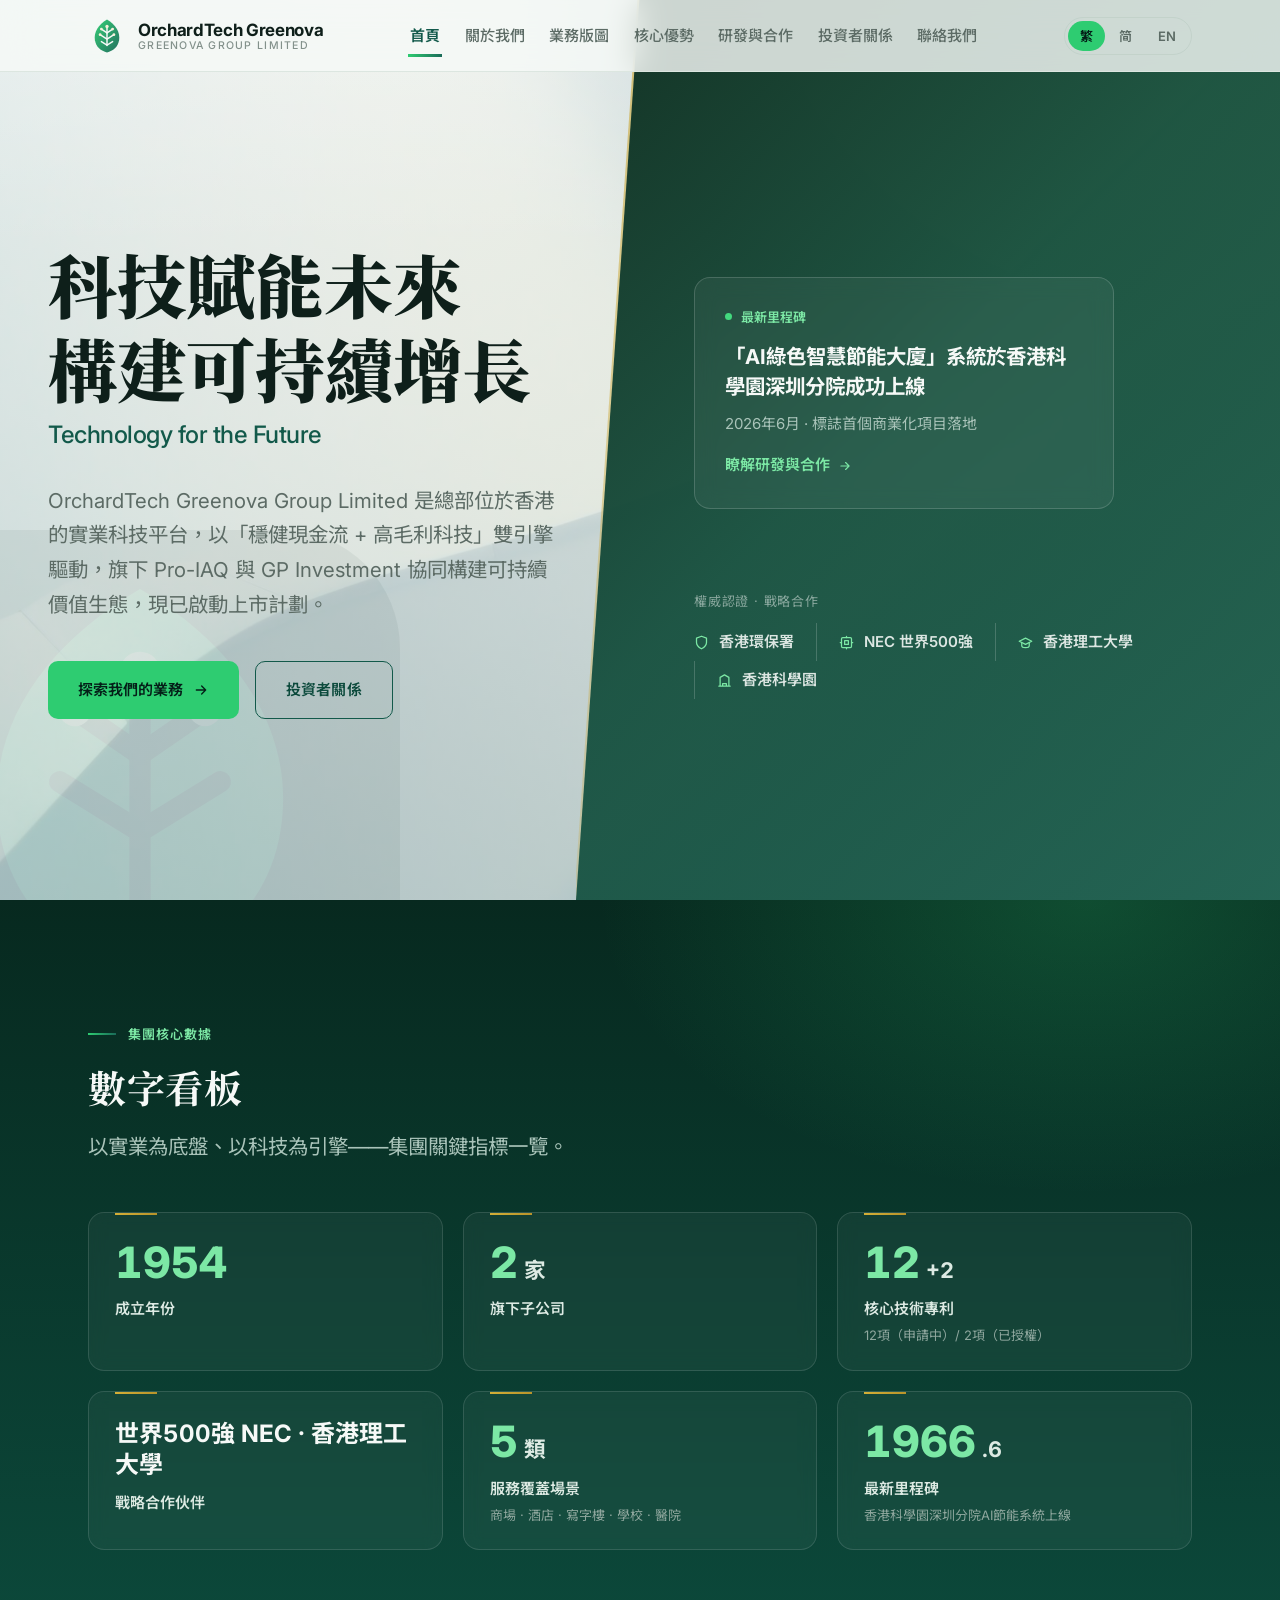
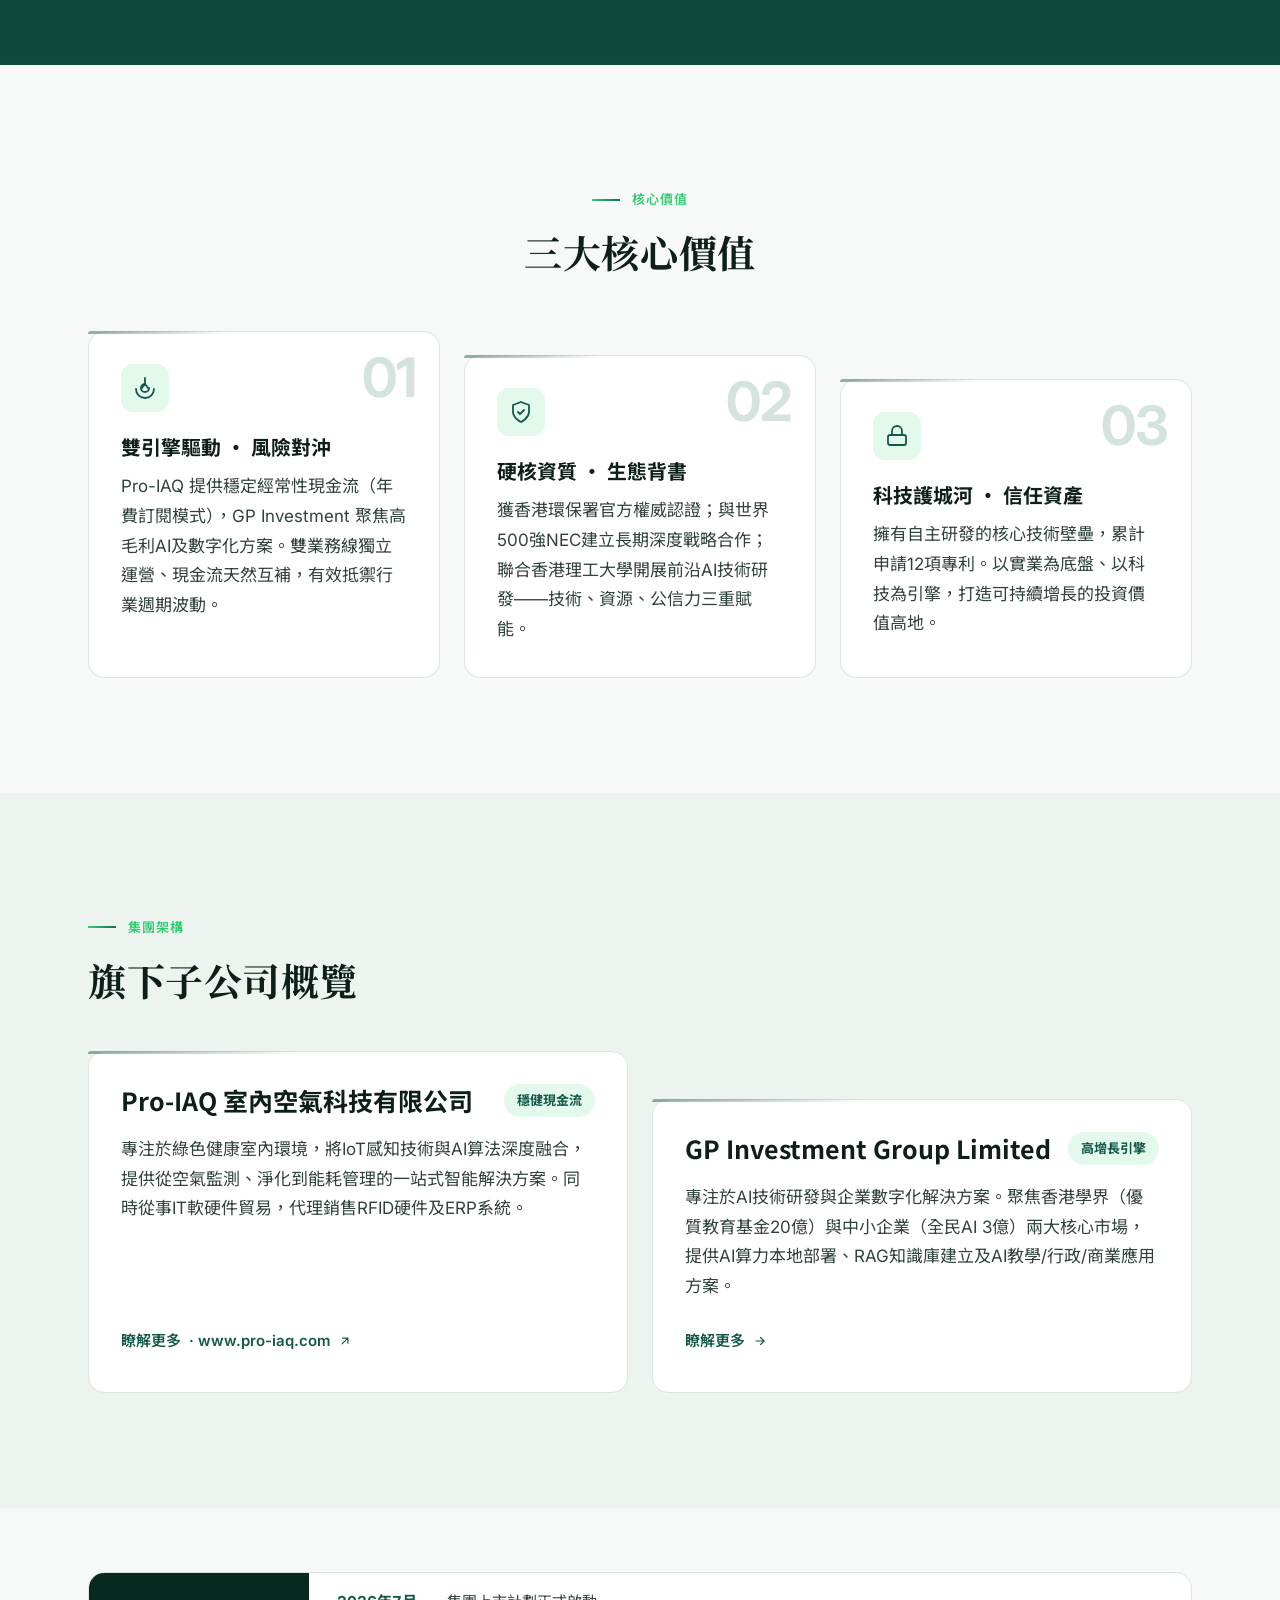
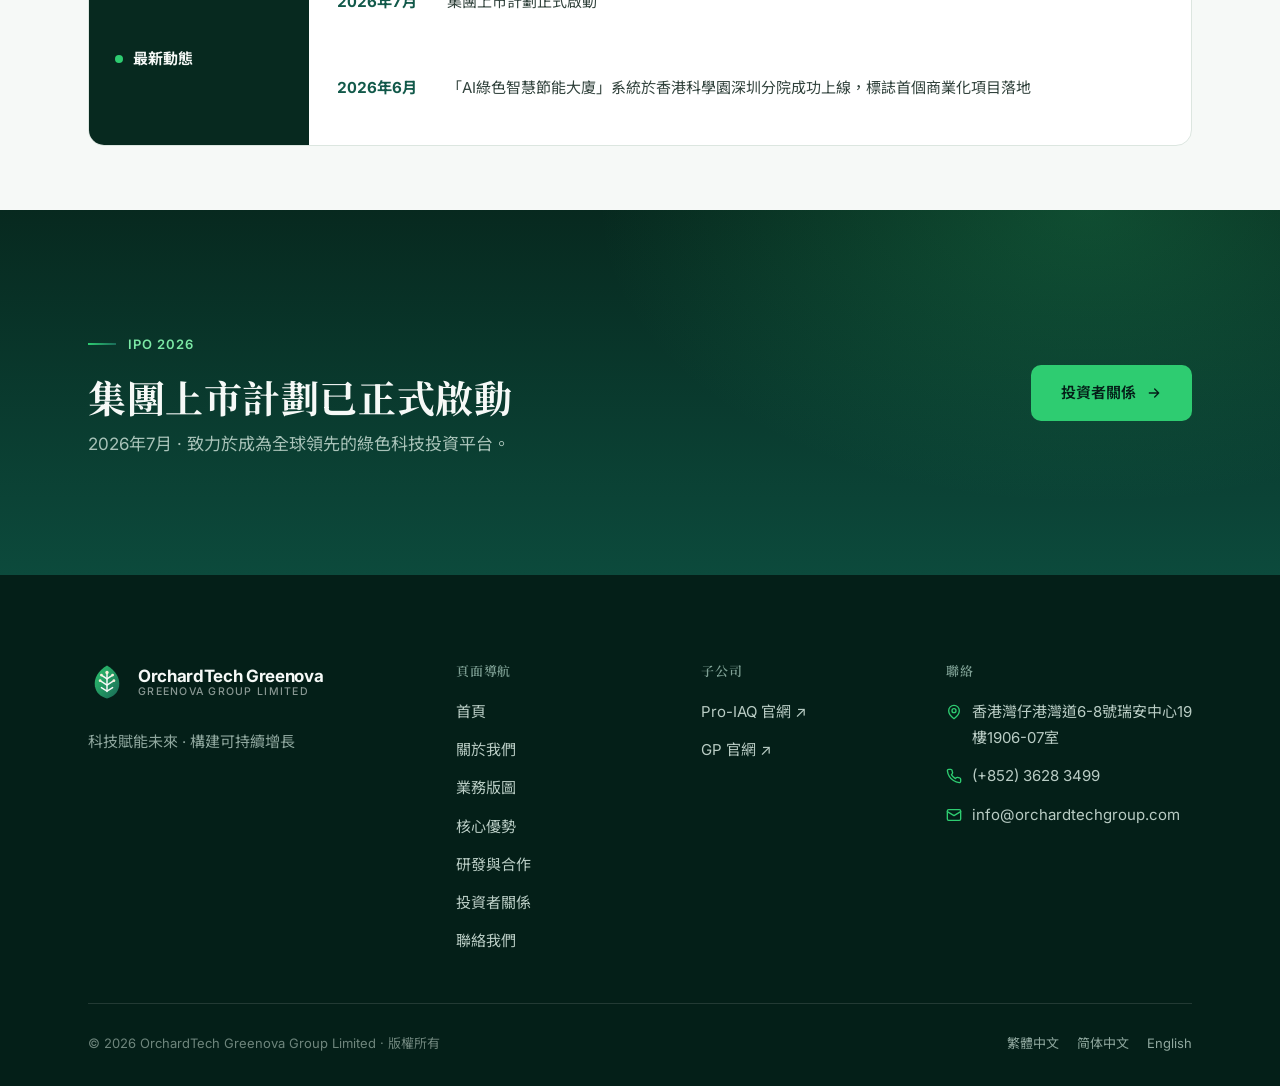
==== index.html @ 7bfba878 "Replace content images with more professional, on-theme photos - pg-hk: Hong Kong skyscrapers at dus" ====
<!DOCTYPE html>
<html lang="zh-HK">
<head>
  <meta charset="UTF-8">
  <meta name="viewport" content="width=device-width, initial-scale=1.0">
  <title>OrchardTech Greenova Group Limited — 科技賦能生態未來 · 可持續價值增長引擎</title>
  <meta name="description" content="OrchardTech Greenova 是一家總部位於香港的實業科技平台，旗下擁有 Pro-IAQ 與 GP Investment 兩大子公司，以「穩健現金流 + 高毛利科技」雙引擎驅動，構建可持續發展的綠色科技生態。">

  <!-- SEO: canonical + hreflang (client-side locale toggle) -->
  <link rel="canonical" href="https://www.orchardtechgroup.com/">
  <link rel="alternate" hreflang="zh-HK" href="https://www.orchardtechgroup.com/">
  <link rel="alternate" hreflang="zh-CN" href="https://www.orchardtechgroup.com/?lang=cn">
  <link rel="alternate" hreflang="en" href="https://www.orchardtechgroup.com/?lang=en">
  <link rel="alternate" hreflang="x-default" href="https://www.orchardtechgroup.com/">

  <!-- Open Graph / Twitter -->
  <meta property="og:type" content="website">
  <meta property="og:site_name" content="OrchardTech Greenova Group Limited">
  <meta property="og:url" content="https://www.orchardtechgroup.com/">
  <meta property="og:title" content="OrchardTech Greenova Group Limited — 科技賦能生態未來 · 可持續價值增長引擎">
  <meta property="og:description" content="OrchardTech Greenova 是一家總部位於香港的實業科技平台，旗下擁有 Pro-IAQ 與 GP Investment 兩大子公司，以「穩健現金流 + 高毛利科技」雙引擎驅動，構建可持續發展的綠色科技生態。">
  <meta property="og:image" content="https://www.orchardtechgroup.com/assets/img/og-image.svg">
  <meta property="og:locale" content="zh_HK">
  <meta name="twitter:card" content="summary_large_image">
  <meta name="twitter:title" content="OrchardTech Greenova Group Limited — 科技賦能生態未來 · 可持續價值增長引擎">
  <meta name="twitter:description" content="OrchardTech Greenova 是一家總部位於香港的實業科技平台，旗下擁有 Pro-IAQ 與 GP Investment 兩大子公司，以「穩健現金流 + 高毛利科技」雙引擎驅動，構建可持續發展的綠色科技生態。">
  <meta name="twitter:image" content="https://www.orchardtechgroup.com/assets/img/og-image.svg">

  <link rel="icon" type="image/svg+xml" href="assets/img/favicon.svg">

  <!-- Fonts: Space Grotesk + Inter + Noto Sans/Serif HK + SC + Source Serif 4 (design-guide.md §4.1) -->
  <link rel="preconnect" href="https://fonts.googleapis.com">
  <link rel="preconnect" href="https://fonts.gstatic.com" crossorigin>
  <link href="https://fonts.googleapis.com/css2?family=Space+Grotesk:wght@500;700&family=Inter:wght@400;500;600;700;800&family=Noto+Sans+HK:wght@400;500;700;900&family=Noto+Sans+SC:wght@400;500;700;900&family=Noto+Serif+HK:wght@700;900&family=Noto+Serif+SC:wght@700;900&family=Source+Serif+4:ital,opsz,wght@1,8..60,400;1,8..60,500&display=swap" rel="stylesheet">

  <link rel="stylesheet" href="assets/css/base.css?04fc7d1">
  <link rel="stylesheet" href="assets/css/layout.css?04fc7d1">
  <link rel="stylesheet" href="assets/css/components.css?04fc7d1">
  <link rel="stylesheet" href="assets/css/pages.css?469f175">

  <!-- JSON-LD: Organization -->
  <script type="application/ld+json">
  {
    "@context": "https://schema.org",
    "@type": "Organization",
    "name": "OrchardTech Greenova Group Limited",
    "url": "https://www.orchardtechgroup.com/",
    "logo": "https://www.orchardtechgroup.com/assets/img/logo.svg",
    "description": "Hong Kong-headquartered industrial technology platform — Pro-IAQ Limited & GP Investment Group Limited.",
    "address": {
      "@type": "PostalAddress",
      "streetAddress": "Unit 1906-07, 19/F, Shui On Centre, 6-8 Harbour Road, Wan Chai",
      "addressLocality": "Hong Kong",
      "addressCountry": "HK"
    },
    "contactPoint": {
      "@type": "ContactPoint",
      "telephone": "+852 3628 3499",
      "email": "info@orchardtechgroup.com",
      "contactType": "investor relations"
    },
    "subOrganization": [
      { "@type": "Organization", "name": "Pro-IAQ Limited", "url": "https://www.pro-iaq.com" },
      { "@type": "Organization", "name": "GP Investment Group Limited" }
    ],
    "sameAs": ["https://www.pro-iaq.com"]
  }
  </script>
  <script type="application/ld+json">
  {
    "@context": "https://schema.org",
    "@type": "BreadcrumbList",
    "itemListElement": [
      { "@type": "ListItem", "position": 1, "name": "首頁 Home", "item": "https://www.orchardtechgroup.com/" }
    ]
  }
  </script>
</head>
<body data-page="home">

  <a class="skip-link" href="#main" data-i18n="skip.link">跳至主要內容</a>

  <!-- ================= Header ================= -->
  <header class="site-header">
    <div class="container site-header__inner">
      <a class="brand" href="index.html" aria-label="OrchardTech Greenova Group Limited">
        <img src="assets/img/logo.svg" alt="" width="38" height="38">
        <span class="brand__name">OrchardTech Greenova<small data-i18n="brand.sub">Greenova Group Limited</small></span>
      </a>
      <nav class="site-nav" aria-label="Primary">
        <ul>
          <li><a href="index.html" data-nav="home" data-i18n="nav.home">首頁</a></li>
          <li><a href="about.html" data-nav="about" data-i18n="nav.about">關於我們</a></li>
          <li><a href="business.html" data-nav="business" data-i18n="nav.business">業務版圖</a></li>
          <li><a href="advantages.html" data-nav="advantages" data-i18n="nav.advantages">核心優勢</a></li>
          <li><a href="rd-partnerships.html" data-nav="rd" data-i18n="nav.rd">研發與合作</a></li>
          <li><a href="investor-relations.html" data-nav="ir" data-i18n="nav.ir">投資者關係</a></li>
          <li><a href="contact.html" data-nav="contact" data-i18n="nav.contact">聯絡我們</a></li>
        </ul>
      </nav>
      <div class="header-actions">
        <div class="lang-toggle" role="group" aria-label="Language 語言">
          <button type="button" data-lang="zh" aria-pressed="true">繁</button>
          <button type="button" data-lang="cn" aria-pressed="false">简</button>
          <button type="button" data-lang="en" aria-pressed="false">EN</button>
        </div>
        <button class="nav-toggle" type="button" aria-expanded="false" aria-controls="mobile-menu"
                aria-label="打開導航菜單" data-i18n-attr="aria-label:nav.toggle">
          <span></span><span></span><span></span>
        </button>
      </div>
    </div>
  </header>

  <!-- Mobile menu -->
  <div class="mobile-menu" id="mobile-menu" aria-hidden="true">
    <button class="mobile-menu__close" type="button" aria-label="關閉導航菜單" data-i18n-attr="aria-label:nav.close">
      <span></span><span></span>
    </button>
    <nav aria-label="Mobile">
      <ul>
        <li><a href="index.html" data-nav="home"><span class="idx">01</span><span data-i18n="nav.home">首頁</span></a></li>
        <li><a href="about.html" data-nav="about"><span class="idx">02</span><span data-i18n="nav.about">關於我們</span></a></li>
        <li><a href="business.html" data-nav="business"><span class="idx">03</span><span data-i18n="nav.business">業務版圖</span></a></li>
        <li><a href="advantages.html" data-nav="advantages"><span class="idx">04</span><span data-i18n="nav.advantages">核心優勢</span></a></li>
        <li><a href="rd-partnerships.html" data-nav="rd"><span class="idx">05</span><span data-i18n="nav.rd">研發與合作</span></a></li>
        <li><a href="investor-relations.html" data-nav="ir"><span class="idx">06</span><span data-i18n="nav.ir">投資者關係</span></a></li>
        <li><a href="contact.html" data-nav="contact"><span class="idx">07</span><span data-i18n="nav.contact">聯絡我們</span></a></li>
      </ul>
    </nav>
    <div class="mobile-menu__foot">
      <div class="lang-toggle" role="group" aria-label="Language 語言">
        <button type="button" data-lang="zh" aria-pressed="true">繁體中文</button>
        <button type="button" data-lang="cn" aria-pressed="false">简体中文</button>
        <button type="button" data-lang="en" aria-pressed="false">English</button>
      </div>
    </div>
  </div>

  <main id="main">

    <!-- ================= Hero (split composition, §7.1) ================= -->
    <section class="hero" aria-labelledby="hero-title">
      <div class="hero__grid-lines" aria-hidden="true"></div>
      <div class="hero__glow" aria-hidden="true"></div>
      <div class="hero__veil" aria-hidden="true"></div>

      <div class="hero__inner">
        <div class="hero__left">
          <h1 id="hero-title" class="reveal">
            <span data-i18n="hero.h1a">科技賦能未來</span><br>
            <span data-i18n="hero.h1b">構建可持續增長</span>
            <span class="hero__h1-sub display-en" data-i18n="hero.h1.en">Technology for the Future</span>
          </h1>
          <p class="hero__lead reveal" data-i18n="hero.lead">OrchardTech Greenova Group Limited 是總部位於香港的實業科技平台，以「穩健現金流 + 高毛利科技」雙引擎驅動，旗下 Pro-IAQ 與 GP Investment 協同構建可持續價值生態，現已啟動上市計劃。</p>
          <div class="hero__ctas reveal">
            <a class="btn btn--primary" href="business.html"><span data-i18n="hero.cta1">探索我們的業務</span>
              <svg width="16" height="16" viewBox="0 0 24 24" fill="none" stroke="currentColor" stroke-width="2" stroke-linecap="round" stroke-linejoin="round" aria-hidden="true"><path d="M5 12h14M13 6l6 6-6 6"/></svg>
            </a>
            <a class="btn btn--ghost" href="investor-relations.html" data-i18n="hero.cta2">投資者關係</a>
          </div>
        </div>

        <div class="hero__right">
          <a class="hero__chip reveal" href="rd-partnerships.html">
            <span class="kicker"><span class="dot" aria-hidden="true"></span><span data-i18n="hero.chip.kicker">最新里程碑</span></span>
            <strong data-i18n="hero.chip.title">「AI綠色智慧節能大廈」系統於香港科學園深圳分院成功上線</strong>
            <p data-i18n="hero.chip.body">2026年6月 · 標誌首個商業化項目落地</p>
            <span class="go"><span data-i18n="hero.chip.go">瞭解研發與合作</span>
              <svg width="14" height="14" viewBox="0 0 24 24" fill="none" stroke="currentColor" stroke-width="2" stroke-linecap="round" stroke-linejoin="round" aria-hidden="true"><path d="M5 12h14M13 6l6 6-6 6"/></svg>
            </span>
          </a>

          <!-- Trust strip (§6.4) -->
          <div class="hero__trust">
            <p class="label" data-i18n="hero.trust.label">權威認證 · 戰略合作</p>
            <div class="trust-strip">
              <span><svg viewBox="0 0 24 24" fill="none" stroke="currentColor" stroke-width="2" stroke-linecap="round" stroke-linejoin="round" aria-hidden="true"><path d="M12 22s8-4 8-10V5l-8-3-8 3v7c0 6 8 10 8 10z"/></svg><i data-i18n="hero.trust.1" style="font-style:normal">香港環保署</i></span>
              <span><svg viewBox="0 0 24 24" fill="none" stroke="currentColor" stroke-width="2" stroke-linecap="round" stroke-linejoin="round" aria-hidden="true"><rect x="4" y="4" width="16" height="16" rx="2"/><path d="M9 9h6v6H9zM4 12h-2M22 12h-2M12 4V2M12 22v-2"/></svg><i data-i18n="hero.trust.2" style="font-style:normal">NEC 世界500強</i></span>
              <span><svg viewBox="0 0 24 24" fill="none" stroke="currentColor" stroke-width="2" stroke-linecap="round" stroke-linejoin="round" aria-hidden="true"><path d="M22 10 12 5 2 10l10 5 10-5z"/><path d="M6 12v5c0 1.7 2.7 3 6 3s6-1.3 6-3v-5"/></svg><i data-i18n="hero.trust.3" style="font-style:normal">香港理工大學</i></span>
              <span><svg viewBox="0 0 24 24" fill="none" stroke="currentColor" stroke-width="2" stroke-linecap="round" stroke-linejoin="round" aria-hidden="true"><path d="M3 21h18M5 21V7l7-4 7 4v14M9 21v-4h6v4"/></svg><i data-i18n="hero.trust.4" style="font-style:normal">香港科學園</i></span>
            </div>
          </div>
        </div>
      </div>
    </section>

    <!-- ===== Mobile-only: milestone + trust (hidden on desktop) ===== -->
    <section class="hero-mobile-below" aria-label="里程碑與認證">
      <div class="hero__right-mobile">
        <a class="hero__chip reveal" href="rd-partnerships.html">
          <span class="kicker"><span class="dot" aria-hidden="true"></span><span data-i18n="hero.chip.kicker">最新里程碑</span></span>
          <strong data-i18n="hero.chip.title">「AI綠色智慧節能大廈」系統於香港科學園深圳分院成功上線</strong>
          <p data-i18n="hero.chip.body">2026年6月 · 標誌首個商業化項目落地</p>
          <span class="go"><span data-i18n="hero.chip.go">瞭解研發與合作</span>
            <svg width="14" height="14" viewBox="0 0 24 24" fill="none" stroke="currentColor" stroke-width="2" stroke-linecap="round" stroke-linejoin="round" aria-hidden="true"><path d="M5 12h14M13 6l6 6-6 6"/></svg>
          </span>
        </a>
        <div class="hero__trust">
          <p class="label" data-i18n="hero.trust.label">權威認證 · 戰略合作</p>
          <div class="trust-strip">
            <span><svg viewBox="0 0 24 24" fill="none" stroke="currentColor" stroke-width="2" stroke-linecap="round" stroke-linejoin="round" aria-hidden="true"><path d="M12 22s8-4 8-10V5l-8-3-8 3v7c0 6 8 10 8 10z"/></svg><i data-i18n="hero.trust.1" style="font-style:normal">香港環保署</i></span>
            <span><svg viewBox="0 0 24 24" fill="none" stroke="currentColor" stroke-width="2" stroke-linecap="round" stroke-linejoin="round" aria-hidden="true"><rect x="4" y="4" width="16" height="16" rx="2"/><path d="M9 9h6v6H9zM4 12h-2M22 12h-2M12 4V2M12 22v-2"/></svg><i data-i18n="hero.trust.2" style="font-style:normal">NEC 世界500強</i></span>
            <span><svg viewBox="0 0 24 24" fill="none" stroke="currentColor" stroke-width="2" stroke-linecap="round" stroke-linejoin="round" aria-hidden="true"><path d="M22 10 12 5 2 10l10 5 10-5z"/><path d="M6 12v5c0 1.7 2.7 3 6 3s6-1.3 6-3v-5"/></svg><i data-i18n="hero.trust.3" style="font-style:normal">香港理工大學</i></span>
            <span><svg viewBox="0 0 24 24" fill="none" stroke="currentColor" stroke-width="2" stroke-linecap="round" stroke-linejoin="round" aria-hidden="true"><path d="M3 21h18M5 21V7l7-4 7 4v14M9 21v-4h6v4"/></svg><i data-i18n="hero.trust.4" style="font-style:normal">香港科學園</i></span>
          </div>
        </div>
      </div>
    </section>

    <!-- ================= Key metrics dashboard (pattern B) ================= -->
    <section class="band-dark section" aria-labelledby="stats-title">
      <div class="container">
        <div class="section-head reveal">
          <p class="eyebrow" data-i18n="stats.eyebrow">集團核心數據</p>
          <h2 class="section-title" id="stats-title" data-i18n="stats.title">數字看板</h2>
          <p class="section-lead" data-i18n="stats.lead">以實業為底盤、以科技為引擎——集團關鍵指標一覽。</p>
        </div>
        <div class="stat-grid" data-stagger style="margin-top:48px">
          <div class="stat reveal">
            <div class="stat__value"><span class="num" data-count="2014" data-i18n="stats.1.value">2014</span></div>
            <div class="stat__label" data-i18n="stats.1.label">成立年份</div>
          </div>
          <div class="stat reveal">
            <div class="stat__value"><span class="num" data-count="2">2</span><small data-i18n="stats.2.unit">家</small></div>
            <div class="stat__label" data-i18n="stats.2.label">旗下子公司</div>
          </div>
          <div class="stat reveal">
            <div class="stat__value"><span class="num" data-count="12">12</span><small data-i18n="stats.3.suffix">+2</small></div>
            <div class="stat__label" data-i18n="stats.3.label">核心技術專利</div>
            <div class="stat__sub" data-i18n="stats.3.sub">12項（申請中）/ 2項（已授權）</div>
          </div>
          <div class="stat reveal">
            <div class="stat__value"><span class="stat__plain" data-i18n="stats.4.value">世界500強 NEC · 香港理工大學</span></div>
            <div class="stat__label" data-i18n="stats.4.label">戰略合作伙伴</div>
          </div>
          <div class="stat reveal">
            <div class="stat__value"><span class="num" data-count="5">5</span><small data-i18n="stats.5.unit">類</small></div>
            <div class="stat__label" data-i18n="stats.5.label">服務覆蓋場景</div>
            <div class="stat__sub" data-i18n="stats.5.sub">商場 · 酒店 · 寫字樓 · 學校 · 醫院</div>
          </div>
          <div class="stat reveal">
            <div class="stat__value"><span class="num" data-count="2026">2026</span><small data-i18n="stats.6.suffix">.6</small></div>
            <div class="stat__label" data-i18n="stats.6.label">最新里程碑</div>
            <div class="stat__sub" data-i18n="stats.6.sub">香港科學園深圳分院AI節能系統上線</div>
          </div>
        </div>
      </div>
    </section>

    <!-- ================= Three core values (pattern A + ghost numerals) ================= -->
    <section class="section" aria-labelledby="values-title">
      <div class="container">
        <div class="section-head section-head--center reveal" style="margin-bottom:56px">
          <p class="eyebrow eyebrow--center" data-i18n="values.eyebrow">核心價值</p>
          <h2 class="section-title" id="values-title" data-i18n="values.title">三大核心價值</h2>
        </div>
        <div class="offset-grid" data-stagger>
          <article class="card col-4 reveal">
            <span class="ghost-num" aria-hidden="true">01</span>
            <div class="icon-tile" aria-hidden="true">
              <svg viewBox="0 0 24 24" fill="none" stroke="currentColor" stroke-width="1.8" stroke-linecap="round" stroke-linejoin="round"><path d="M12 2v6M12 8a4 4 0 1 0 4 4"/><path d="M12 22c5 0 9-4 9-9M12 22C7 22 3 18 3 13"/><path d="M8.5 12.5 12 8l3.5 4.5"/></svg>
            </div>
            <h3 data-i18n="values.1.title">雙引擎驅動 · 風險對沖</h3>
            <p style="margin-top:12px" data-i18n="values.1.body">Pro-IAQ 提供穩定經常性現金流（年費訂閱模式），GP Investment 聚焦高毛利AI及數字化方案。雙業務線獨立運營、現金流天然互補，有效抵禦行業週期波動。</p>
          </article>
          <article class="card col-4 off-1 reveal">
            <span class="ghost-num" aria-hidden="true">02</span>
            <div class="icon-tile" aria-hidden="true">
              <svg viewBox="0 0 24 24" fill="none" stroke="currentColor" stroke-width="1.8" stroke-linecap="round" stroke-linejoin="round"><path d="M12 22s8-4 8-10V5l-8-3-8 3v7c0 6 8 10 8 10z"/><path d="m9 12 2 2 4-4"/></svg>
            </div>
            <h3 data-i18n="values.2.title">硬核資質 · 生態背書</h3>
            <p style="margin-top:12px" data-i18n="values.2.body">獲香港環保署官方權威認證；與世界500強NEC建立長期深度戰略合作；聯合香港理工大學開展前沿AI技術研發——技術、資源、公信力三重賦能。</p>
          </article>
          <article class="card col-4 off-2 reveal">
            <span class="ghost-num" aria-hidden="true">03</span>
            <div class="icon-tile" aria-hidden="true">
              <svg viewBox="0 0 24 24" fill="none" stroke="currentColor" stroke-width="1.8" stroke-linecap="round" stroke-linejoin="round"><rect x="3" y="11" width="18" height="10" rx="2"/><path d="M7 11V7a5 5 0 0 1 10 0v4"/></svg>
            </div>
            <h3 data-i18n="values.3.title">科技護城河 · 信任資產</h3>
            <p style="margin-top:12px" data-i18n="values.3.body">擁有自主研發的核心技術壁壘，累計申請12項專利。以實業為底盤、以科技為引擎，打造可持續增長的投資價值高地。</p>
          </article>
        </div>
      </div>
    </section>

    <!-- ================= Subsidiaries preview (pattern E) ================= -->
    <section class="section section--surface" aria-labelledby="subs-title">
      <div class="container">
        <div class="section-head reveal" style="margin-bottom:48px">
          <p class="eyebrow" data-i18n="subs.eyebrow">集團架構</p>
          <h2 class="section-title" id="subs-title" data-i18n="subs.title">旗下子公司概覽</h2>
        </div>
        <div class="offset-grid" data-stagger>
          <article class="card subsidiary-card col-6 reveal">
            <header>
              <h3 data-i18n="subs.proiaq.name">Pro-IAQ 室內空氣科技有限公司</h3>
              <span class="subs-badge" data-i18n="subs.proiaq.badge">穩健現金流</span>
            </header>
            <p data-i18n="subs.proiaq.body">專注於綠色健康室內環境，將IoT感知技術與AI算法深度融合，提供從空氣監測、淨化到能耗管理的一站式智能解決方案。同時從事IT軟硬件貿易，代理銷售RFID硬件及ERP系統。</p>
            <footer>
              <a class="link-btn" href="https://www.pro-iaq.com" target="_blank" rel="noopener">
                <span data-i18n="subs.proiaq.link">瞭解更多</span>
                <span aria-hidden="true">· www.pro-iaq.com</span>
                <svg class="arrow" width="14" height="14" viewBox="0 0 24 24" fill="none" stroke="currentColor" stroke-width="2" stroke-linecap="round" stroke-linejoin="round"><path d="M7 17 17 7M8 7h9v9"/></svg>
              </a>
            </footer>
          </article>
          <article class="card subsidiary-card col-6 off-2 reveal" id="gp-preview">
            <header>
              <h3 data-i18n="subs.gp.name">GP Investment Group Limited</h3>
              <span class="subs-badge" data-i18n="subs.gp.badge">高增長引擎</span>
            </header>
            <p data-i18n="subs.gp.body">專注於AI技術研發與企業數字化解決方案。聚焦香港學界（優質教育基金20億）與中小企業（全民AI 3億）兩大核心市場，提供AI算力本地部署、RAG知識庫建立及AI教學/行政/商業應用方案。</p>
            <footer>
              <a class="link-btn" href="business.html#gp">
                <span data-i18n="subs.gp.link">瞭解更多</span>
                <svg class="arrow" width="14" height="14" viewBox="0 0 24 24" fill="none" stroke="currentColor" stroke-width="2" stroke-linecap="round" stroke-linejoin="round"><path d="M5 12h14M13 6l6 6-6 6"/></svg>
              </a>
            </footer>
          </article>
        </div>
      </div>
    </section>

    <!-- ================= Latest news ticker ================= -->
    <section class="section--tight" aria-labelledby="news-title">
      <div class="container">
        <h2 id="news-title" class="sr-only" data-i18n="news.label">最新動態</h2>
        <div class="ticker reveal">
          <div class="ticker__label"><span class="dot" aria-hidden="true"></span><span data-i18n="news.label">最新動態</span></div>
          <div class="ticker__viewport">
            <div class="ticker__track">
              <!-- set 1 -->
              <div class="ticker__item"><span class="ticker__date" data-i18n="news.1.date">2026年7月</span><p class="ticker__text" data-i18n="news.1.text">集團上市計劃正式啟動</p></div>
              <div class="ticker__item"><span class="ticker__date" data-i18n="news.2.date">2026年6月</span><p class="ticker__text" data-i18n="news.2.text">「AI綠色智慧節能大廈」系統於香港科學園深圳分院成功上線，標誌首個商業化項目落地</p></div>
              <div class="ticker__item"><span class="ticker__date" data-i18n="news.3.date">2026年6月</span><p class="ticker__text" data-i18n="news.3.text">與香港理工大學聯合研發的AI節能方案取得突破性進展</p></div>
              <div class="ticker__item"><span class="ticker__date" data-i18n="news.4.date">持續推進</span><p class="ticker__text" data-i18n="news.4.text">自研 Mustair 空氣淨化器項目持續推進，目標全球高端市場</p></div>
              <!-- set 2 (duplicate for seamless loop) -->
              <div class="ticker__item" aria-hidden="true"><span class="ticker__date" data-i18n="news.1.date">2026年7月</span><p class="ticker__text" data-i18n="news.1.text">集團上市計劃正式啟動</p></div>
              <div class="ticker__item" aria-hidden="true"><span class="ticker__date" data-i18n="news.2.date">2026年6月</span><p class="ticker__text" data-i18n="news.2.text">「AI綠色智慧節能大廈」系統於香港科學園深圳分院成功上線，標誌首個商業化項目落地</p></div>
              <div class="ticker__item" aria-hidden="true"><span class="ticker__date" data-i18n="news.3.date">2026年6月</span><p class="ticker__text" data-i18n="news.3.text">與香港理工大學聯合研發的AI節能方案取得突破性進展</p></div>
              <div class="ticker__item" aria-hidden="true"><span class="ticker__date" data-i18n="news.4.date">持續推進</span><p class="ticker__text" data-i18n="news.4.text">自研 Mustair 空氣淨化器項目持續推進，目標全球高端市場</p></div>
            </div>
          </div>
        </div>
      </div>
    </section>

    <!-- ================= CTA banner ================= -->
    <section class="band-dark section cta-banner" aria-labelledby="cta-title">
      <div class="container cta-banner__inner">
        <div class="reveal">
          <p class="eyebrow">IPO 2026</p>
          <h2 id="cta-title" data-i18n="cta.title">集團上市計劃已正式啟動</h2>
          <p data-i18n="cta.body">2026年7月 · 致力於成為全球領先的綠色科技投資平台。</p>
        </div>
        <a class="btn btn--primary reveal" href="investor-relations.html"><span data-i18n="cta.btn">投資者關係</span>
          <svg width="16" height="16" viewBox="0 0 24 24" fill="none" stroke="currentColor" stroke-width="2" stroke-linecap="round" stroke-linejoin="round" aria-hidden="true"><path d="M5 12h14M13 6l6 6-6 6"/></svg>
        </a>
      </div>
    </section>

  </main>

  <!-- ================= Footer (§7.7) ================= -->
  <footer class="site-footer">
    <div class="container">
      <div class="footer-grid">
        <div class="footer-brand">
          <a class="brand" href="index.html" aria-label="OrchardTech Greenova Group Limited">
            <img src="assets/img/logo.svg" alt="" width="38" height="38">
            <span class="brand__name">OrchardTech Greenova<small data-i18n="brand.sub">Greenova Group Limited</small></span>
          </a>
          <p data-i18n="footer.tagline">科技賦能生態未來 · 構建可持續價值增長引擎</p>
        </div>
        <nav aria-label="Footer">
          <h2 data-i18n="footer.nav">頁面導航</h2>
          <ul>
            <li><a href="index.html" data-i18n="nav.home">首頁</a></li>
            <li><a href="about.html" data-i18n="nav.about">關於我們</a></li>
            <li><a href="business.html" data-i18n="nav.business">業務版圖</a></li>
            <li><a href="advantages.html" data-i18n="nav.advantages">核心優勢</a></li>
            <li><a href="rd-partnerships.html" data-i18n="nav.rd">研發與合作</a></li>
            <li><a href="investor-relations.html" data-i18n="nav.ir">投資者關係</a></li>
            <li><a href="contact.html" data-i18n="nav.contact">聯絡我們</a></li>
          </ul>
        </nav>
        <div>
          <h2 data-i18n="footer.subs">子公司</h2>
          <ul>
            <li><a href="https://www.pro-iaq.com" target="_blank" rel="noopener" data-i18n="footer.sub.proiaq.link">Pro-IAQ 官網 ↗</a></li>
            <li><a href="business.html#gp" data-i18n="footer.sub.gp.link">GP 官網 ↗</a></li>
          </ul>
        </div>
        <div>
          <h2 data-i18n="footer.contact">聯絡</h2>
          <ul class="footer-contact">
            <li>
              <svg viewBox="0 0 24 24" fill="none" stroke="currentColor" stroke-width="2" stroke-linecap="round" stroke-linejoin="round" aria-hidden="true"><path d="M20 10c0 6-8 12-8 12s-8-6-8-12a8 8 0 0 1 16 0z"/><circle cx="12" cy="10" r="3"/></svg>
              <span data-i18n="footer.addr">香港灣仔港灣道6-8號瑞安中心19樓1906-07室</span>
            </li>
            <li>
              <svg viewBox="0 0 24 24" fill="none" stroke="currentColor" stroke-width="2" stroke-linecap="round" stroke-linejoin="round" aria-hidden="true"><path d="M22 16.9v3a2 2 0 0 1-2.2 2 19.8 19.8 0 0 1-8.6-3.1 19.5 19.5 0 0 1-6-6A19.8 19.8 0 0 1 2.1 4.2 2 2 0 0 1 4.1 2h3a2 2 0 0 1 2 1.7c.13.96.36 1.9.7 2.8a2 2 0 0 1-.45 2.1L8.1 9.9a16 16 0 0 0 6 6l1.3-1.3a2 2 0 0 1 2.1-.45c.9.34 1.84.57 2.8.7A2 2 0 0 1 22 16.9z"/></svg>
              <a href="tel:+85236283499" data-i18n="footer.tel">(+852) 3628 3499</a>
            </li>
            <li>
              <svg viewBox="0 0 24 24" fill="none" stroke="currentColor" stroke-width="2" stroke-linecap="round" stroke-linejoin="round" aria-hidden="true"><rect x="2" y="4" width="20" height="16" rx="2"/><path d="m22 7-10 6L2 7"/></svg>
              <a href="mailto:info@orchardtechgroup.com" data-i18n="footer.email">info@orchardtechgroup.com</a>
            </li>
          </ul>
        </div>
      </div>
      <div class="footer-legal">
        <p data-i18n="footer.legal">© 2026 OrchardTech Greenova Group Limited · 版權所有</p>
        <nav aria-label="Language">
          <a href="?lang=zh" data-i18n="footer.lang.zh">繁體中文</a>
          <a href="?lang=cn" data-i18n="footer.lang.cn">简体中文</a>
          <a href="?lang=en" data-i18n="footer.lang.en">English</a>
        </nav>
      </div>
    </div>
  </footer>

  <button class="back-to-top" type="button" aria-label="回到頂部" data-i18n-attr="aria-label:backtotop">
    <svg width="18" height="18" viewBox="0 0 24 24" fill="none" stroke="currentColor" stroke-width="2" stroke-linecap="round" stroke-linejoin="round" aria-hidden="true"><path d="M12 19V5M5 12l7-7 7 7"/></svg>
  </button>

  <script src="assets/js/i18n.js?04fc7d1"></script>
  <script src="assets/js/content/common.js?04fc7d1"></script>
  <script src="assets/js/content/home.js?04fc7d1"></script>
  <script src="assets/js/main.js?04fc7d1"></script>
</body>
</html>
---- assets/css/base.css ----
/* ==========================================================================
   OrchardTech Greenova — base.css
   Design tokens (design-guide.md §3, §4), reset, base typography, utilities
   ========================================================================== */

:root {
  /* Primary — Deep Evergreen */
  --green-950: #041F18;
  --green-900: #07291F;
  --green-800: #0C4A3C;
  --green-700: #12594A;
  --green-600: #1A6B59;
  --green-500: #23806A;

  /* Accent — Growth Emerald */
  --accent-500: #2ECC71;
  --accent-400: #43D97E;
  --accent-300: #7CE8A5;
  --accent-100: #E2F9EB;

  /* Premium — Warm Gold (IPO moments only) */
  --gold-500: #B8932A;
  --gold-400: #D4AF37;
  --gold-100: #F8F0D9;

  /* Neutrals — green-tinted, never pure grey */
  --ink-900: #0E1F1A;
  --ink-700: #31423C;
  --ink-500: #5C6B65;
  --ink-400: #83918B;

  /* Surfaces */
  --paper: #F6F9F7;
  --surface: #FFFFFF;
  --surface-2: #EDF3EF;
  --line: #DCE6E0;
  --line-strong: #C3D2CA;

  /* Semantic */
  --success: var(--accent-500);
  --warning: #D9A441;
  --danger: #C84F43;

  /* Type scale (fluid, §4.2) */
  --text-display: clamp(2.75rem, 6.5vw, 4.75rem);
  --text-h1: clamp(2.125rem, 4.5vw, 3.125rem);
  --text-h2: clamp(1.625rem, 3.2vw, 2.375rem);
  --text-h3: clamp(1.25rem, 2vw, 1.5625rem);
  --text-lead: clamp(1.125rem, 1.6vw, 1.3125rem);
  --text-body: 1.0625rem;
  --text-sm: 0.9375rem;
  --text-xs: 0.8125rem;

  /* Rhythm */
  --section-pad: clamp(72px, 9vw, 128px);
  --container: 1200px;
  --gutter: clamp(20px, 4vw, 48px);

  /* Fonts */
  --font-display: "Space Grotesk", "Inter", "Noto Sans HK", "Noto Sans SC", system-ui, sans-serif;
  --font-body: "Inter", "Noto Sans HK", "Noto Sans SC", system-ui, "PingFang HK", "PingFang SC", "Microsoft JhengHei", "Microsoft YaHei", sans-serif;
  --font-zh: "Noto Sans HK", "Noto Sans SC", "PingFang HK", "PingFang SC", "Microsoft JhengHei", "Microsoft YaHei", sans-serif;
  --font-zh-display: "Noto Serif HK", "Noto Serif SC", "Songti TC", "Songti SC", "PMingLiU", serif;
  --font-quote: "Source Serif 4", "Noto Serif HK", "Noto Serif SC", Georgia, serif;

  /* Motion */
  --ease-out: cubic-bezier(.22, 1, .36, 1);
  --dur-micro: 180ms;
  --dur-reveal: 700ms;

  /* Shared recipes (§3.2) */
  --grad-accent: linear-gradient(90deg, #2ECC71, #1A6B59);
  --grad-gold: linear-gradient(120deg, #D4AF37, #B8932A);
  --grad-dark-band: linear-gradient(180deg, #07291F, #0C4A3C);
  --hairline-top: linear-gradient(135deg, rgba(12, 74, 60, .5), rgba(255, 255, 255, 0) 40%);
  --shadow-card: 0 24px 48px -12px rgba(6, 42, 34, .14);
  --glow-accent: 0 12px 28px rgba(46, 204, 113, .35);
}

/* ---------- Reset ---------- */
*, *::before, *::after { box-sizing: border-box; }
* { margin: 0; }
html {
  scroll-behavior: smooth;
  scroll-padding-top: 96px;
  -webkit-text-size-adjust: 100%;
}
body {
  font-family: var(--font-body);
  font-size: var(--text-body);
  line-height: 1.75;
  color: var(--ink-700);
  background: var(--paper);
  -webkit-font-smoothing: antialiased;
  text-rendering: optimizeLegibility;
  min-height: 100vh;
}
img, svg, video { display: block; max-width: 100%; }
input, button, textarea, select { font: inherit; color: inherit; }
button { cursor: pointer; background: none; border: 0; }
a { color: var(--green-700); text-decoration: none; }
ul, ol { padding: 0; list-style: none; }
strong { font-weight: 700; color: var(--ink-900); }

/* ---------- Headings ---------- */
h1, h2, h3, h4 { color: var(--ink-900); font-weight: 700; }
:lang(zh), :lang(zh-HK) h1, :lang(zh-HK) h2, :lang(zh-HK) h3 { letter-spacing: 0; }

.display-en {
  font-family: var(--font-display);
  letter-spacing: -0.03em;
  line-height: 1.08;
}
html[lang="en"] h1, html[lang="en"] h2, html[lang="en"] .en-head {
  font-family: var(--font-display);
  letter-spacing: -0.025em;
  line-height: 1.12;
}
/* CJK display heads: Noto Serif HK/SC — editorial, consulting-grade voice */
html[lang^="zh"] h1, html[lang^="zh"] h2 {
  font-family: var(--font-zh-display);
  line-height: 1.22;
  letter-spacing: .015em;
}
html[lang^="zh"] h3 { font-family: var(--font-zh); line-height: 1.3; }
html[lang^="zh"] h1 { font-weight: 900; }

.quote {
  font-family: var(--font-quote);
  font-style: italic;
}
html[lang^="zh"] .quote { font-style: normal; font-weight: 600; }
.num { font-variant-numeric: tabular-nums; }

p { max-width: 68ch; }

/* ---------- Utilities ---------- */
.container {
  width: 100%;
  max-width: var(--container);
  margin-inline: auto;
  padding-inline: var(--gutter);
}
.section { padding-block: var(--section-pad); }
.section--tight { padding-block: clamp(48px, 6vw, 64px); }
.section--surface { background: var(--surface-2); }

/* Dark band (pattern B) */
.band-dark {
  position: relative;
  background: var(--grad-dark-band);
  color: #DDEAE3;
  overflow: hidden;
}
.band-dark::before {
  content: "";
  position: absolute; inset: 0;
  background: radial-gradient(700px 420px at 85% 0%, rgba(46, 204, 113, .22), transparent 70%);
  pointer-events: none;
}
.band-dark > * { position: relative; }
.band-dark h1, .band-dark h2, .band-dark h3, .band-dark h4 { color: #F6F9F7; }
.band-dark p { color: #B9CCC4; }

/* Eyebrow kicker (§4.3, §6.1) */
.eyebrow {
  display: inline-flex;
  align-items: center;
  gap: 12px;
  font-size: var(--text-xs);
  font-weight: 600;
  letter-spacing: 0.14em;
  text-transform: uppercase;
  color: var(--accent-500);
  margin-bottom: 18px;
}
html[lang^="zh"] .eyebrow { letter-spacing: 0.08em; text-transform: none; }
.eyebrow::before {
  content: "";
  width: 28px; height: 2px;
  background: var(--grad-accent);
  flex: none;
}
.eyebrow--center { justify-content: center; }
.band-dark .eyebrow { color: var(--accent-300); }

.section-title { font-size: var(--text-h2); margin-bottom: 20px; }
.section-lead {
  font-size: var(--text-lead);
  color: var(--ink-500);
  max-width: 640px;
  line-height: 1.65;
}
.band-dark .section-lead { color: #A9C3B9; }
.section-head--center { text-align: center; }
.section-head--center .section-lead { margin-inline: auto; }

/* Gold IPO badge (§6.7) */
.ipo-badge {
  display: inline-flex;
  align-items: center;
  gap: 8px;
  padding: 8px 18px;
  border-radius: 999px;
  background: var(--grad-gold);
  color: var(--green-950);
  font-size: var(--text-xs);
  font-weight: 600;
  letter-spacing: .04em;
  white-space: nowrap;
}
.ipo-badge .diamond { font-size: .85em; }

/* Scroll reveal (§8) */
.reveal {
  opacity: 0;
  transform: translateY(20px);
  transition: opacity var(--dur-reveal) var(--ease-out),
              transform var(--dur-reveal) var(--ease-out);
  transition-delay: var(--reveal-delay, 0ms);
}
.reveal.is-visible { opacity: 1; transform: none; }

.sr-only {
  position: absolute; width: 1px; height: 1px;
  padding: 0; margin: -1px; overflow: hidden;
  clip: rect(0 0 0 0); white-space: nowrap; border: 0;
}
[hidden] { display: none !important; }

.skip-link {
  position: absolute; top: 12px; left: 16px; z-index: 300;
  background: var(--green-900); color: #fff;
  padding: 10px 18px; border-radius: 8px;
  transform: translateY(calc(-100% - 16px));
  transition: transform var(--dur-micro) ease-out;
}
.skip-link:focus { transform: none; color: #fff; }

/* Focus rings (§10) */
:focus-visible {
  outline: 3px solid rgba(46, 204, 113, .55);
  outline-offset: 2px;
  border-radius: 4px;
}
.band-dark :focus-visible, .site-footer :focus-visible, .mobile-menu :focus-visible {
  outline-color: rgba(124, 232, 165, .7);
}

/* Selection */
::selection { background: rgba(46, 204, 113, .28); color: var(--ink-900); }

/* Reduced motion (§8) */
@media (prefers-reduced-motion: reduce) {
  html { scroll-behavior: auto; }
  *, *::before, *::after {
    animation-duration: .01ms !important;
    animation-iteration-count: 1 !important;
    transition-duration: .01ms !important;
  }
  .reveal { opacity: 1; transform: none; }
}
---- assets/css/layout.css ----
/* ==========================================================================
   OrchardTech Greenova — layout.css
   Header / nav / language toggle / mobile menu / footer / back-to-top
   ========================================================================== */

/* ---------- Header (§7.4) ---------- */
.site-header {
  position: fixed;
  inset: 0 0 auto 0;
  z-index: 200;
  height: 72px;
  background: rgba(246, 249, 247, .82);
  -webkit-backdrop-filter: blur(16px);
  backdrop-filter: blur(16px);
  transition: background var(--dur-micro) ease-out,
              box-shadow var(--dur-micro) ease-out,
              border-color var(--dur-micro) ease-out;
  border-bottom: 1px solid var(--line);
}
.site-header__inner {
  height: 72px;
  display: flex;
  align-items: center;
  gap: 24px;
}

.brand {
  display: inline-flex;
  align-items: center;
  gap: 12px;
  flex: none;
}
.brand img { width: 38px; height: 38px; }
.brand__name {
  font-family: var(--font-display);
  font-weight: 700;
  font-size: 1.06rem;
  letter-spacing: -0.02em;
  color: var(--ink-900);
  line-height: 1.1;
}
.brand__name small {
  display: block;
  font-family: var(--font-body);
  font-weight: 500;
  font-size: .66rem;
  letter-spacing: .12em;
  text-transform: uppercase;
  color: var(--ink-400);
}
/* Primary nav */
.site-nav { margin-inline: auto; }
.site-nav ul { display: flex; align-items: center; gap: clamp(14px, 1.6vw, 28px); }
.site-nav a {
  position: relative;
  display: inline-block;
  padding: 6px 2px;
  font-size: var(--text-sm);
  font-weight: 500;
  color: var(--ink-500);
  transition: color var(--dur-micro) ease-out;
  white-space: nowrap;
}
.site-nav a:hover { color: var(--green-700); }
.site-nav a::after {
  content: "";
  position: absolute;
  left: 0; right: 100%; bottom: -2px;
  height: 2px;
  background: var(--grad-accent);
  transition: right var(--dur-micro) var(--ease-out);
}
.site-nav a:hover::after { right: 0; }
.site-nav a[aria-current="page"] { color: var(--green-700); font-weight: 600; }
.site-nav a[aria-current="page"]::after { right: 0; height: 3px; }

/* Header right cluster */
.header-actions { display: flex; align-items: center; gap: 14px; flex: none; margin-left: auto; }
.site-nav + .header-actions { margin-left: 0; }

/* Language toggle — segmented control */
.lang-toggle {
  display: inline-flex;
  border: 1px solid var(--line-strong);
  border-radius: 999px;
  padding: 3px;
  gap: 2px;
}
.lang-toggle button {
  padding: 4px 12px;
  border-radius: 999px;
  font-size: var(--text-xs);
  font-weight: 600;
  color: var(--ink-500);
  transition: all var(--dur-micro) ease-out;
}
.lang-toggle button[aria-pressed="true"] {
  background: var(--accent-500);
  color: var(--green-950);
}

/* Hamburger */
.nav-toggle {
  display: none;
  width: 44px; height: 44px;
  position: relative;
  z-index: 260;
  border-radius: 10px;
  margin-right: 12px;
  flex: none;
}
.nav-toggle span {
  position: absolute; left: 11px; right: 11px;
  height: 2px; border-radius: 2px;
  background: var(--ink-900);
  transition: transform var(--dur-micro) var(--ease-out),
              opacity var(--dur-micro) ease-out, background var(--dur-micro) ease-out;
}
.nav-toggle span:nth-child(1) { top: 16px; }
.nav-toggle span:nth-child(2) { top: 22px; }
.nav-toggle span:nth-child(3) { top: 28px; }
body.menu-open .nav-toggle span { background: #F6F9F7; }
body.menu-open .nav-toggle span:nth-child(1) { transform: translateY(6px) rotate(45deg); }
body.menu-open .nav-toggle span:nth-child(2) { opacity: 0; }
body.menu-open .nav-toggle span:nth-child(3) { transform: translateY(-6px) rotate(-45deg); }

/* Mobile menu close button */
.mobile-menu__close {
  position: absolute;
  top: 18px; right: 12px;
  width: 44px; height: 44px;
  z-index: 270;
  border-radius: 10px;
}
.mobile-menu__close span {
  position: absolute; left: 11px; right: 11px;
  height: 2px; border-radius: 2px;
  background: #F6F9F7;
  top: 21px;
}
.mobile-menu__close span:nth-child(1) { transform: rotate(45deg); }
.mobile-menu__close span:nth-child(2) { transform: rotate(-45deg); }

/* Mobile menu (§7.4) */
.mobile-menu {
  position: fixed; inset: 0;
  z-index: 250;
  background: var(--green-950);
  display: flex;
  flex-direction: column;
  padding: 110px var(--gutter) 40px;
  transform: translateX(100%);
  visibility: hidden;
  transition: transform 320ms var(--ease-out), visibility 0s 320ms;
}
body.menu-open .mobile-menu { transform: none; visibility: visible; transition-delay: 0s; }
.mobile-menu ul { display: flex; flex-direction: column; gap: 4px; }
.mobile-menu a {
  display: flex; align-items: baseline; gap: 14px;
  padding: 13px 0;
  font-family: var(--font-display);
  font-size: clamp(1.5rem, 5.4vw, 2rem);
  font-weight: 700;
  letter-spacing: -0.02em;
  color: #F6F9F7;
  border-bottom: 1px solid rgba(255, 255, 255, .08);
}
html[lang^="zh"] .mobile-menu a { font-family: var(--font-zh); }
.mobile-menu a .idx {
  font-family: var(--font-display);
  font-size: var(--text-xs);
  font-weight: 500;
  color: var(--accent-500);
  letter-spacing: .1em;
}
.mobile-menu a[aria-current="page"] { color: var(--accent-300); }
.mobile-menu__foot {
  margin-top: auto;
  display: flex;
  flex-wrap: wrap;
  align-items: center;
  gap: 14px;
  padding-top: 28px;
}
.mobile-menu .lang-toggle { border-color: rgba(255, 255, 255, .3); }
.mobile-menu .lang-toggle button { color: rgba(246, 249, 247, .8); }
.mobile-menu .lang-toggle button[aria-pressed="true"] { background: var(--accent-500); color: var(--green-950); }

/* ---------- Footer (§7.7) ---------- */
.site-footer {
  background: var(--green-950);
  color: #B9CCC4;
  padding: clamp(56px, 7vw, 88px) 0 32px;
}
.footer-grid {
  display: grid;
  grid-template-columns: 1.6fr 1fr 1fr 1.2fr;
  gap: 40px;
  padding-bottom: 48px;
  border-bottom: 1px solid rgba(255, 255, 255, .12);
}
.footer-brand .brand__name { color: #F6F9F7; }
.footer-brand .brand__name small { color: rgba(246, 249, 247, .55); }
.footer-brand p { font-size: var(--text-sm); color: #8FA79E; margin: 18px 0 20px; max-width: 34ch; }
.site-footer h2 {
  font-size: var(--text-xs);
  font-weight: 600;
  letter-spacing: .14em;
  text-transform: uppercase;
  color: #7FA195;
  margin-bottom: 20px;
}
html[lang^="zh"] .site-footer h2 { letter-spacing: .06em; }
.site-footer ul { display: flex; flex-direction: column; gap: 12px; }
.site-footer ul a, .site-footer li {
  font-size: var(--text-sm);
  color: #B9CCC4;
}
.site-footer ul a { transition: color var(--dur-micro) ease-out; display: inline-flex; align-items: center; gap: 6px; }
.site-footer ul a:hover { color: var(--accent-300); }
.footer-contact li { display: flex; gap: 10px; align-items: flex-start; font-size: var(--text-sm); }
.footer-contact svg { flex: none; width: 16px; height: 16px; margin-top: 5px; color: var(--accent-500); }
.footer-legal {
  display: flex;
  flex-wrap: wrap;
  align-items: center;
  justify-content: space-between;
  gap: 14px;
  padding-top: 28px;
  font-size: var(--text-xs);
  color: #6E857C;
}
.footer-legal nav { display: flex; gap: 18px; }
.footer-legal a { color: #8FA79E; }
.footer-legal a:hover { color: var(--accent-300); }

/* ---------- Back to top (§6.10) ---------- */
.back-to-top {
  position: fixed;
  right: 24px; bottom: 24px;
  z-index: 150;
  width: 48px; height: 48px;
  border-radius: 50%;
  display: grid;
  place-items: center;
  background: rgba(255, 255, 255, .72);
  -webkit-backdrop-filter: blur(10px);
  backdrop-filter: blur(10px);
  border: 1px solid var(--line);
  color: var(--green-800);
  box-shadow: 0 8px 24px rgba(6, 42, 34, .12);
  opacity: 0;
  transform: translateY(12px);
  pointer-events: none;
  transition: opacity var(--dur-micro) ease-out, transform var(--dur-micro) ease-out;
}
.back-to-top.is-visible { opacity: 1; transform: none; pointer-events: auto; }
.back-to-top:hover { background: var(--green-800); color: #fff; border-color: var(--green-800); }

/* ---------- Responsive ---------- */
@media (max-width: 1120px) {
  .site-nav { display: none; }
  .site-nav + .header-actions { margin-left: auto; }
  .nav-toggle { display: block; }
}
@media (max-width: 860px) {
  .footer-grid { grid-template-columns: 1fr 1fr; gap: 32px; }
}
@media (max-width: 520px) {
  .header-actions .lang-toggle { display: none; }
  .footer-grid { grid-template-columns: 1fr; }
  .footer-legal { flex-direction: column; align-items: flex-start; }
}
---- assets/css/components.css ----
/* ==========================================================================
   OrchardTech Greenova — components.css
   Buttons, cards, stat dashboard, ticker, tables, timeline, org chart,
   charts, checklists, quotes, forms (design-guide.md §6–§7)
   ========================================================================== */

/* ---------- Buttons (§7.2) ---------- */
.btn {
  display: inline-flex;
  align-items: center;
  justify-content: center;
  gap: 10px;
  padding: 15px 30px;
  border-radius: 10px;
  font-size: var(--text-sm);
  font-weight: 600;
  letter-spacing: .01em;
  transition: transform var(--dur-micro) ease-out, box-shadow var(--dur-micro) ease-out,
              background var(--dur-micro) ease-out, border-color var(--dur-micro) ease-out;
}
.btn--primary {
  background: var(--accent-500);
  color: var(--green-950);
}
.btn--primary:hover { background: var(--accent-400); transform: translateY(-2px); box-shadow: var(--glow-accent); color: var(--green-950); }
.btn--ghost {
  border: 1px solid rgba(255, 255, 255, .4);
  color: #fff;
}
.btn--ghost:hover { background: rgba(255, 255, 255, .08); border-color: #fff; color: #fff; }
.btn--ghost-light {
  border: 1px solid var(--line-strong);
  color: var(--green-800);
}
.btn--ghost-light:hover { border-color: var(--green-700); background: rgba(12, 74, 60, .05); }

/* Link-button (§7.2) */
.link-btn {
  display: inline-flex;
  align-items: center;
  gap: 8px;
  font-weight: 600;
  font-size: var(--text-sm);
  color: var(--green-700);
  background-image: linear-gradient(currentColor, currentColor);
  background-size: 0% 2px;
  background-repeat: no-repeat;
  background-position: 0 calc(100% - 2px);
  padding-bottom: 6px;
  transition: background-size 240ms var(--ease-out), color var(--dur-micro) ease-out;
}
.link-btn:hover { background-size: 100% 2px; color: var(--green-800); }
.link-btn .arrow { transition: transform var(--dur-micro) var(--ease-out); }
.link-btn:hover .arrow { transform: translateX(4px); }
.band-dark .link-btn { color: var(--accent-300); }
.band-dark .link-btn:hover { color: var(--accent-400); }

/* ---------- Cards (§7.3) ---------- */
.card {
  position: relative;
  background: var(--surface);
  border: 1px solid var(--line);
  border-radius: 16px;
  padding: 32px;
  transition: transform var(--dur-micro) ease-out, box-shadow var(--dur-micro) ease-out,
              border-color var(--dur-micro) ease-out;
}
.card::before {
  content: "";
  position: absolute;
  top: -1px; left: -1px; right: -1px;
  height: 3px;
  border-radius: 16px 16px 0 0;
  background: var(--hairline-top);
  opacity: .9;
  pointer-events: none;
}
.card:hover { transform: translateY(-4px); border-color: var(--green-600); box-shadow: var(--shadow-card); }

.icon-tile {
  width: 48px; height: 48px;
  border-radius: 12px;
  background: var(--accent-100);
  color: var(--green-700);
  display: grid;
  place-items: center;
  margin-bottom: 22px;
}
.icon-tile svg { width: 24px; height: 24px; }

.card--dark {
  background: rgba(255, 255, 255, .04);
  border-color: rgba(255, 255, 255, .12);
  -webkit-backdrop-filter: blur(8px);
  backdrop-filter: blur(8px);
  color: #DDEAE3;
}
.card--dark::before { background: linear-gradient(135deg, rgba(124, 232, 165, .5), rgba(255, 255, 255, 0) 45%); }
.card--dark:hover { border-color: rgba(124, 232, 165, .45); box-shadow: 0 24px 48px -12px rgba(0, 0, 0, .35); }
.card--dark h3, .card--dark h4 { color: #F6F9F7; }
.card--dark p { color: #A9C3B9; }

/* Ghost numerals (§6.2) */
.ghost-num {
  position: absolute;
  top: 18px; right: 24px;
  font-family: var(--font-display);
  font-weight: 700;
  font-size: 3.4rem;
  line-height: 1;
  letter-spacing: -0.03em;
  color: var(--green-600);
  opacity: .18;
  pointer-events: none;
  user-select: none;
}
.card--dark .ghost-num { color: var(--accent-300); opacity: .22; }

/* ---------- Stat dashboard (§6.5) ---------- */
.stat-grid {
  display: grid;
  grid-template-columns: repeat(3, 1fr);
  gap: 20px;
}
.stat {
  position: relative;
  padding: 26px 26px 24px;
  border-radius: 16px;
  background: rgba(255, 255, 255, .045);
  border: 1px solid rgba(255, 255, 255, .12);
  -webkit-backdrop-filter: blur(8px);
  backdrop-filter: blur(8px);
  overflow: hidden;
}
.stat::before {
  content: "";
  position: absolute;
  top: 0; left: 26px;
  width: 42px; height: 2px;
  background: var(--grad-gold);
}
.stat__value {
  display: flex;
  align-items: baseline;
  gap: 6px;
  font-family: var(--font-body);
  font-weight: 800;
  font-variant-numeric: tabular-nums;
  font-size: clamp(1.9rem, 3.4vw, 2.7rem);
  line-height: 1.1;
  color: var(--accent-300);
  letter-spacing: -0.01em;
}
.stat__value small { font-size: .5em; font-weight: 700; color: #DDEAE3; letter-spacing: 0; }
.stat__value .stat__plain { font-size: clamp(1.15rem, 2vw, 1.5rem); font-weight: 700; color: #F6F9F7; line-height: 1.3; }
.stat__label { font-size: var(--text-sm); font-weight: 600; color: #DDEAE3; margin-top: 10px; }
.stat__sub { font-size: var(--text-xs); color: #8FA79E; margin-top: 4px; line-height: 1.5; }

/* Light variant (IR metrics strip) */
.stat--light {
  background: var(--surface);
  border-color: var(--line);
  -webkit-backdrop-filter: none;
  backdrop-filter: none;
}
.stat--light .stat__value { color: var(--green-800); }
.stat--light .stat__value small { color: var(--ink-500); }
.stat--light .stat__value .stat__plain { color: var(--ink-900); }
.stat--light .stat__label { color: var(--ink-700); }
.stat--light .stat__sub { color: var(--ink-400); }

/* ---------- Trust strip (§6.4) ---------- */
.trust-strip {
  display: flex;
  flex-wrap: wrap;
  align-items: center;
  gap: 0;
}
.trust-strip span {
  display: inline-flex;
  align-items: center;
  gap: 10px;
  padding: 6px 22px;
  font-size: var(--text-sm);
  font-weight: 600;
  color: rgba(246, 249, 247, .88);
  white-space: nowrap;
}
.trust-strip span + span { border-left: 1px solid rgba(255, 255, 255, .18); }
.trust-strip span:first-child { padding-left: 0; }
.trust-strip svg { width: 15px; height: 15px; color: var(--accent-300); }

/* ---------- News ticker (§8) ---------- */
.ticker {
  display: grid;
  grid-template-columns: 220px 1fr;
  border: 1px solid var(--line);
  border-radius: 16px;
  background: var(--surface);
  overflow: hidden;
}
.ticker__label {
  display: flex;
  align-items: center;
  gap: 10px;
  padding: 20px 26px;
  background: var(--green-900);
  color: #F6F9F7;
  font-weight: 700;
  font-size: var(--text-sm);
}
.ticker__label .dot {
  width: 8px; height: 8px; border-radius: 50%;
  background: var(--accent-500);
  animation: pulse 2s ease-in-out infinite;
}
@keyframes pulse { 50% { opacity: .35; } }
.ticker__viewport { height: 172px; overflow: hidden; position: relative; }
.ticker__track { animation: ticker-scroll 30s linear infinite; }
.ticker:hover .ticker__track, .ticker:focus-within .ticker__track { animation-play-state: paused; }
@keyframes ticker-scroll {
  0% { transform: translateY(0); }
  100% { transform: translateY(-50%); }
}
.ticker__item {
  display: flex;
  gap: 18px;
  align-items: baseline;
  min-height: 86px;
  padding: 16px 28px 10px;
}
.ticker__date {
  flex: none;
  font-family: var(--font-display);
  font-weight: 700;
  font-size: .95rem;
  color: var(--green-700);
  min-width: 92px;
  font-variant-numeric: tabular-nums;
}
.ticker__text { font-size: var(--text-sm); color: var(--ink-700); line-height: 1.6; }

/* ---------- Data tables (§6.9, §7.6) ---------- */
.table-wrap {
  border: 1px solid var(--line);
  border-radius: 16px;
  overflow: hidden;
  background: var(--surface);
}
table.data-table {
  width: 100%;
  border-collapse: collapse;
  font-size: var(--text-sm);
}
table.data-table caption {
  text-align: left;
  padding: 18px 24px;
  font-weight: 700;
  font-size: 1rem;
  color: var(--ink-900);
  border-bottom: 1px solid var(--line);
}
.data-table th, .data-table td {
  padding: 15px 24px;
  text-align: left;
  vertical-align: top;
  line-height: 1.6;
}
.data-table thead th {
  background: var(--green-900);
  color: #F6F9F7;
  font-weight: 600;
  font-size: var(--text-sm);
}
.data-table tbody tr { border-top: 1px solid var(--line); }
.data-table tbody tr:nth-child(even) { background: var(--surface-2); }
.data-table tbody tr:hover { background: rgba(46, 204, 113, .06); }
.data-table td:first-child { font-weight: 600; color: var(--ink-900); }
.data-table .cell-strong { font-weight: 600; color: var(--green-800); }

/* Risk matrix icons */
.risk-ico, .ok-ico { display: inline-flex; align-items: center; justify-content: center; width: 26px; height: 26px; border-radius: 8px; margin-right: 10px; vertical-align: -7px; }
.risk-ico { background: rgba(217, 164, 65, .15); color: var(--warning); }
.ok-ico { background: var(--accent-100); color: var(--green-700); }

/* Mobile: tables become stacked cards (§7.6) */
@media (max-width: 639px) {
  .data-table thead { position: absolute; left: -9999px; }
  .data-table, .data-table tbody, .data-table tr, .data-table td { display: block; width: 100%; }
  .data-table tbody tr { padding: 6px 0 14px; }
  .data-table td { padding: 8px 20px; border: 0; }
  .data-table td::before {
    content: attr(data-th);
    display: block;
    font-size: var(--text-xs);
    font-weight: 600;
    letter-spacing: .1em;
    text-transform: uppercase;
    color: var(--ink-400);
    margin-bottom: 3px;
  }
  .data-table td:first-child { padding-top: 16px; font-size: 1rem; }
  .data-table caption + thead + tbody tr:first-child td:first-child { padding-top: 16px; }
}

/* ---------- Checklist ---------- */
.checklist { display: grid; gap: 14px; }
.checklist li {
  display: flex;
  gap: 14px;
  align-items: flex-start;
  font-size: var(--text-body);
  line-height: 1.65;
}
.checklist li svg {
  flex: none;
  width: 22px; height: 22px;
  margin-top: 3px;
  color: var(--accent-500);
}
.checklist li strong { color: var(--ink-900); }
.band-dark .checklist li { color: #DDEAE3; }
.band-dark .checklist li strong { color: #F6F9F7; }
.band-dark .checklist li svg { color: var(--accent-300); }
.checklist--compact { gap: 10px; }
.checklist--compact li { font-size: var(--text-sm); }

/* ---------- Quote treatment (§6.6) ---------- */
.quote-block { text-align: center; max-width: 34em; margin-inline: auto; position: relative; padding-top: 34px; }
.quote-block::before {
  content: "”";
  position: absolute;
  top: -26px; left: 50%;
  transform: translateX(-50%);
  font-family: var(--font-quote);
  font-size: 6rem;
  line-height: 1;
  color: var(--gold-400);
  opacity: .4;
  pointer-events: none;
}
.quote-block p {
  font-family: var(--font-quote);
  font-style: italic;
  font-size: var(--text-lead);
  line-height: 1.7;
  color: var(--ink-900);
  max-width: 30ch;
  margin-inline: auto;
}
html[lang^="zh"] .quote-block p { font-style: normal; font-weight: 500; font-family: var(--font-zh); }
.band-dark .quote-block p { color: #F6F9F7; }

/* ---------- Numbered advantage blocks ---------- */
.adv-grid { display: grid; gap: 26px; }
.adv-block {
  position: relative;
  display: grid;
  grid-template-columns: 150px 1fr;
  gap: clamp(20px, 4vw, 56px);
  align-items: start;
  padding: clamp(26px, 4vw, 44px);
  background: var(--surface);
  border: 1px solid var(--line);
  border-radius: 16px;
  overflow: hidden;
  transition: transform var(--dur-micro) ease-out, box-shadow var(--dur-micro) ease-out, border-color var(--dur-micro) ease-out;
}
.adv-block::before {
  content: "";
  position: absolute; top: 0; left: 0; bottom: 0;
  width: 3px;
  background: var(--grad-accent);
  opacity: 0;
  transition: opacity var(--dur-micro) ease-out;
}
.adv-block:hover { transform: translateY(-4px); box-shadow: var(--shadow-card); border-color: var(--green-600); }
.adv-block:hover::before { opacity: 1; }
.adv-block:nth-child(even) { margin-left: clamp(0px, 6vw, 96px); }
.adv-block:nth-child(odd) { margin-right: clamp(0px, 6vw, 96px); }
.adv-block .num {
  font-family: var(--font-display);
  font-weight: 700;
  font-size: clamp(2.6rem, 5vw, 4rem);
  line-height: 1;
  letter-spacing: -0.03em;
  background: var(--grad-accent);
  -webkit-background-clip: text;
  background-clip: text;
  color: transparent;
  opacity: .9;
}
.adv-block h3 { font-size: var(--text-h3); margin-bottom: 10px; }
.adv-block p { font-size: var(--text-body); color: var(--ink-700); }
@media (max-width: 720px) {
  .adv-block { grid-template-columns: 1fr; gap: 10px; }
  .adv-block:nth-child(even), .adv-block:nth-child(odd) { margin-inline: 0; }
}

/* ---------- Milestone timeline (§7.5) ---------- */
.timeline { position: relative; padding: 20px 0; }
.timeline::before {
  content: "";
  position: absolute;
  top: 0; bottom: 0;
  left: 50%;
  width: 2px;
  transform: translateX(-50%);
  background: linear-gradient(180deg, rgba(124, 232, 165, 0), rgba(124, 232, 165, .35) 8%, rgba(124, 232, 165, .35) 92%, rgba(124, 232, 165, 0));
}
.timeline__item {
  position: relative;
  width: 50%;
  padding: 0 52px 64px 0;
}
.timeline__item:nth-child(even) { margin-left: 50%; padding: 0 0 64px 52px; }
.timeline__item::after {
  content: "";
  position: absolute;
  top: 12px;
  right: -8px;
  width: 12px; height: 12px;
  border-radius: 50%;
  background: var(--accent-500);
  box-shadow: 0 0 0 5px rgba(46, 204, 113, .18);
}
.timeline__item:nth-child(even)::after { right: auto; left: -8px; }
.timeline__item:last-child { padding-bottom: 0; }
.timeline__year {
  font-family: var(--font-display);
  font-weight: 700;
  font-size: var(--text-h1);
  line-height: 1;
  letter-spacing: -0.03em;
  color: var(--gold-400);
  margin-bottom: 12px;
}
.timeline__item h3 { font-size: var(--text-h3); color: #F6F9F7; margin-bottom: 10px; }
.timeline__item p { font-size: var(--text-sm); color: #A9C3B9; line-height: 1.7; }
/* 2026 breakthrough node */
.timeline__item--highlight::after {
  width: 16px; height: 16px;
  right: -10px;
  background: var(--gold-400);
  box-shadow: 0 0 0 6px rgba(212, 175, 55, .22), 0 0 24px rgba(212, 175, 55, .55);
}
.timeline__item--highlight:nth-child(even)::after { left: -10px; }
.timeline__card {
  background: rgba(255, 255, 255, .04);
  border: 1px solid rgba(255, 255, 255, .12);
  border-radius: 16px;
  padding: 26px 28px;
  -webkit-backdrop-filter: blur(8px);
  backdrop-filter: blur(8px);
}
.timeline__item--highlight .timeline__card {
  border-color: rgba(212, 175, 55, .45);
  box-shadow: 0 0 40px rgba(212, 175, 55, .12);
}
.timeline__badge { margin-top: 16px; }
@media (max-width: 820px) {
  .timeline::before { left: 8px; }
  .timeline__item, .timeline__item:nth-child(even) {
    width: 100%;
    margin-left: 0;
    padding: 0 0 48px 40px;
  }
  .timeline__item::after, .timeline__item:nth-child(even)::after { left: 2px; right: auto; }
  .timeline__item--highlight::after, .timeline__item--highlight:nth-child(even)::after { left: -1px; }
}

/* ---------- Org chart (§7.5) ---------- */
.orgchart { display: flex; flex-direction: column; align-items: center; }
.orgchart__parent {
  width: min(680px, 100%);
  background: var(--green-900);
  color: #F6F9F7;
  border-radius: 16px;
  padding: 30px 36px;
  text-align: center;
  box-shadow: 0 24px 48px -12px rgba(4, 31, 24, .35);
}
.orgchart__parent h3 { color: #fff; font-size: var(--text-h3); margin-bottom: 6px; }
.orgchart__parent .role { font-size: var(--text-sm); color: var(--accent-300); font-weight: 600; }
.orgchart__parent .sub { font-size: var(--text-xs); color: #8FA79E; margin-top: 8px; }
.orgchart__children {
  display: grid;
  grid-template-columns: 1fr 1fr;
  gap: 28px;
  width: 100%;
  padding-top: 44px;
  position: relative;
}
/* trunk from parent */
.orgchart__children::before {
  content: "";
  position: absolute;
  top: 0; left: 50%;
  width: 2px; height: 22px;
  background: var(--green-600);
}
/* horizontal branch bar (child centres sit at 25%-7px / 75%+7px with a 28px gap) */
.orgchart__children::after {
  content: "";
  position: absolute;
  top: 22px;
  left: calc(25% - 7px); right: calc(25% - 7px);
  height: 2px;
  background: var(--green-600);
}
.orgchart__child {
  position: relative;
  background: var(--surface);
  border: 1px solid var(--line);
  border-radius: 16px;
  overflow: visible;
}
.orgchart__child::before {
  content: "";
  position: absolute;
  top: -23px; left: 50%;
  width: 2px; height: 22px;
  background: var(--green-600);
}
.orgchart__child::after {
  content: "";
  position: absolute;
  top: -27px; left: 50%;
  width: 8px; height: 8px;
  border-radius: 50%;
  background: var(--green-600);
  transform: translateX(-50%);
}
.orgchart__child header {
  padding: 24px 28px;
  background: var(--green-800);
  color: #fff;
  border-radius: 15px 15px 0 0;
}
.orgchart__child header h4 { color: #fff; font-size: 1.15rem; }
.orgchart__child header p { font-size: var(--text-xs); color: var(--accent-300); font-weight: 600; margin-top: 4px; letter-spacing: .02em; }
.orgchart__cols { display: grid; grid-template-columns: 1fr 1fr; }
.orgchart__col { padding: 22px 24px; }
.orgchart__col + .orgchart__col { border-left: 1px solid var(--line); }
.orgchart__col h5 {
  font-size: var(--text-xs);
  font-weight: 700;
  letter-spacing: .12em;
  text-transform: uppercase;
  color: var(--green-700);
  margin-bottom: 14px;
}
html[lang^="zh"] .orgchart__col h5 { letter-spacing: .04em; }
.orgchart__col ul { display: grid; gap: 9px; }
.orgchart__col li { font-size: var(--text-sm); color: var(--ink-700); line-height: 1.55; display: flex; gap: 9px; }
.orgchart__col li::before { content: ""; flex: none; width: 5px; height: 5px; border-radius: 50%; background: var(--accent-500); margin-top: 9px; }
.orgchart__roles { width: min(880px, 100%); margin-top: 40px; }
.orgchart__roles h4 { font-size: 1.05rem; margin-bottom: 18px; }
.orgchart__roles ul { display: grid; grid-template-columns: 1fr 1fr; gap: 12px 28px; }
.orgchart__roles li { display: flex; gap: 12px; font-size: var(--text-sm); color: var(--ink-700); align-items: flex-start; }
.orgchart__roles li svg { flex: none; width: 18px; height: 18px; color: var(--accent-500); margin-top: 3px; }
@media (max-width: 900px) {
  .orgchart__children { grid-template-columns: 1fr; gap: 44px; }
  .orgchart__children::before { height: 44px; }
  .orgchart__children::after { display: none; }
  .orgchart__child::before { top: -45px; height: 44px; }
  .orgchart__child::after { top: -49px; }
  .orgchart__roles ul { grid-template-columns: 1fr; }
}
@media (max-width: 560px) {
  .orgchart__cols { grid-template-columns: 1fr; }
  .orgchart__col + .orgchart__col { border-left: 0; border-top: 1px solid var(--line); }
}

/* ---------- Flywheel diagram ---------- */
.flywheel { display: grid; place-items: center; padding: 10px 0 6px; }
.flywheel svg { width: min(460px, 92%); height: auto; overflow: visible; }

/* ---------- Use of Proceeds stacked bar (§7.5) ---------- */
.uop { margin-top: 8px; }
.uop__bar {
  display: flex;
  height: 44px;
  border-radius: 10px;
  overflow: hidden;
  border: 1px solid var(--line);
}
.uop__seg {
  position: relative;
  display: flex;
  align-items: center;
  justify-content: center;
  color: #fff;
  font-size: var(--text-xs);
  font-weight: 700;
  font-variant-numeric: tabular-nums;
  transform-origin: left center;
  transition: filter var(--dur-micro) ease-out;
  min-width: 0;
}
.uop.is-visible .uop__seg { animation: seg-grow 900ms var(--ease-out) both; }
@keyframes seg-grow { from { transform: scaleX(0); } }
.uop__seg:hover { filter: brightness(1.12); }
.uop__seg .tip {
  position: absolute;
  bottom: calc(100% + 10px);
  left: 50%;
  transform: translateX(-50%) translateY(4px);
  background: var(--green-950);
  color: #F6F9F7;
  font-size: var(--text-xs);
  font-weight: 500;
  padding: 7px 12px;
  border-radius: 8px;
  white-space: nowrap;
  opacity: 0;
  pointer-events: none;
  transition: opacity var(--dur-micro) ease-out, transform var(--dur-micro) ease-out;
  z-index: 5;
}
.uop__seg:hover .tip, .uop__seg:focus-visible .tip { opacity: 1; transform: translateX(-50%); }
.uop__total { text-align: right; font-size: var(--text-xs); color: var(--ink-400); margin-top: 8px; font-variant-numeric: tabular-nums; }
.uop__legend { display: flex; flex-wrap: wrap; gap: 10px 22px; margin-top: 18px; }
.uop__legend li { display: flex; align-items: center; gap: 9px; font-size: var(--text-sm); color: var(--ink-700); }
.uop__legend .swatch { width: 14px; height: 14px; border-radius: 4px; flex: none; }
.uop__legend b { font-variant-numeric: tabular-nums; color: var(--ink-900); }

/* ---------- CTA banner ---------- */
.cta-banner { position: relative; overflow: hidden; }
.cta-banner__inner {
  display: flex;
  align-items: center;
  justify-content: space-between;
  gap: 32px;
  flex-wrap: wrap;
}
.cta-banner h2 { font-size: var(--text-h2); color: #F6F9F7; margin-bottom: 10px; }
.cta-banner p { color: #A9C3B9; max-width: 52ch; }

/* ---------- Forms (§7.6) ---------- */
.form-grid { display: grid; grid-template-columns: 1fr 1fr; gap: 20px; }
.form-field { display: flex; flex-direction: column; gap: 8px; }
.form-field--full { grid-column: 1 / -1; }
.form-field label { font-size: var(--text-sm); font-weight: 600; color: var(--ink-900); }
.form-field label .req { color: var(--danger); margin-left: 2px; }
.form-field input, .form-field select, .form-field textarea {
  border: 1px solid var(--line);
  border-radius: 10px;
  padding: 12px 16px;
  background: var(--surface);
  font-size: var(--text-sm);
  color: var(--ink-900);
  width: 100%;
  transition: border-color var(--dur-micro) ease-out, box-shadow var(--dur-micro) ease-out;
}
.form-field textarea { resize: vertical; min-height: 130px; }
.form-field input:focus, .form-field select:focus, .form-field textarea:focus {
  outline: none;
  border-color: var(--accent-500);
  box-shadow: 0 0 0 4px var(--accent-100);
}
.form-field select {
  appearance: none;
  background-image: url("data:image/svg+xml,%3Csvg xmlns='http://www.w3.org/2000/svg' width='12' height='8' viewBox='0 0 12 8'%3E%3Cpath d='M1 1.5 6 6.5 11 1.5' fill='none' stroke='%235C6B65' stroke-width='2' stroke-linecap='round'/%3E%3C/svg%3E");
  background-repeat: no-repeat;
  background-position: right 16px center;
  padding-right: 42px;
}
.form-field .error-msg { font-size: var(--text-xs); color: var(--danger); display: none; }
.form-field.is-invalid input, .form-field.is-invalid select, .form-field.is-invalid textarea { border-color: var(--danger); }
.form-field.is-invalid .error-msg { display: block; }
.form-note { font-size: var(--text-xs); color: var(--ink-400); }
.form-status { display: none; margin-top: 22px; border-radius: 12px; padding: 18px 22px; font-size: var(--text-sm); align-items: flex-start; gap: 12px; }
.form-status.is-visible { display: flex; }
.form-status [data-status-kind] { display: flex; gap: 12px; align-items: flex-start; }
.form-status--success { background: var(--accent-100); color: var(--green-800); border: 1px solid rgba(46, 204, 113, .4); }
.form-status--error { background: #FBEDEA; color: var(--danger); border: 1px solid rgba(200, 79, 67, .3); }
.form-status svg { flex: none; width: 20px; height: 20px; margin-top: 2px; }
.form-status a { font-weight: 600; text-decoration: underline; text-underline-offset: 3px; }

/* ---------- Contact info card / map placeholder ---------- */
.contact-card { display: grid; gap: 0; }
.contact-row {
  display: flex;
  gap: 18px;
  padding: 22px 0;
  border-bottom: 1px solid var(--line);
  align-items: flex-start;
}
.contact-row:first-child { padding-top: 4px; }
.contact-row:last-child { border-bottom: 0; }
.contact-row .icon-tile { margin: 0; }
.contact-row h3 { font-size: var(--text-sm); font-weight: 600; color: var(--ink-400); letter-spacing: .04em; margin-bottom: 4px; }
.contact-row p, .contact-row a { font-size: 1.05rem; font-weight: 600; color: var(--ink-900); line-height: 1.55; }
.contact-row a:hover { color: var(--green-700); }

.map-placeholder {
  position: relative;
  border-radius: 16px;
  overflow: hidden;
  border: 1px solid var(--line);
  background:
    radial-gradient(420px 260px at 78% 18%, rgba(46, 204, 113, .14), transparent 70%),
    linear-gradient(150deg, #EDF3EF, #DCE9E1);
  min-height: 300px;
}
.map-placeholder svg.grid-lines { position: absolute; inset: 0; width: 100%; height: 100%; }
.map-pin {
  position: absolute;
  top: 42%; left: 56%;
  transform: translate(-50%, -100%);
  text-align: center;
}
.map-pin .pin {
  width: 44px; height: 44px;
  margin-inline: auto;
  border-radius: 50% 50% 50% 4px;
  transform: rotate(-45deg);
  background: var(--green-800);
  display: grid; place-items: center;
  box-shadow: 0 10px 24px rgba(4, 31, 24, .3);
}
.map-pin .pin svg { transform: rotate(45deg); width: 20px; height: 20px; color: var(--accent-300); }
.map-pin strong {
  display: inline-block;
  margin-top: 10px;
  background: var(--surface);
  border: 1px solid var(--line);
  border-radius: 8px;
  padding: 6px 14px;
  font-size: var(--text-xs);
  color: var(--ink-900);
  box-shadow: 0 8px 20px rgba(6, 42, 34, .1);
}
.map-caption {
  position: absolute;
  left: 18px; bottom: 16px;
  font-size: var(--text-xs);
  color: var(--ink-500);
  background: rgba(255, 255, 255, .8);
  padding: 6px 12px;
  border-radius: 8px;
  border: 1px solid var(--line);
}

/* ---------- Content images ---------- */
.content-img {
  display: block;
  width: 100%;
  height: auto;
  border-radius: 14px;
  object-fit: cover;
}
.content-img--shadow { box-shadow: 0 8px 32px rgba(0,0,0,.08); }
.content-img--bordered { border: 1px solid var(--line); }

/* ---------- Responsive component tweaks ---------- */
@media (max-width: 1023px) {
  .stat-grid { grid-template-columns: repeat(2, 1fr); }
}
@media (max-width: 640px) {
  .stat-grid { grid-template-columns: 1fr; }
  .ticker { grid-template-columns: 1fr; }
  .ticker__label { padding: 14px 22px; }
  .ticker__item { padding-inline: 22px; gap: 12px; }
  .form-grid { grid-template-columns: 1fr; }
}
---- assets/css/pages.css ----
/* ==========================================================================
   OrchardTech Greenova — pages.css
   Home hero (§7.1), page heroes, section patterns C/D/E, milestone feature,
   stat callout, 404
   ========================================================================== */

/* ---------- Home hero — split composition (§7.1) ---------- */
.hero {
  position: relative;
  min-height: 100vh;
  min-height: 100svh;
  display: flex;
  align-items: stretch;
  background:
    linear-gradient(180deg, rgba(255, 255, 255, .25), rgba(255, 255, 255, 0) 28%),
    linear-gradient(160deg, rgba(247, 250, 248, .82) 0%, rgba(233, 241, 236, .75) 55%, rgba(220, 234, 226, .7) 100%),
    url("../img/hero-bg.jpg") center / cover no-repeat;
  overflow: hidden;
}
/* Editorial column rules — hidden (grid removed) */
.hero__grid-lines { display: none; }
/* Ghost brand watermark anchored to the title zone */
.hero::before {
  content: "";
  position: absolute;
  left: -120px; bottom: -150px;
  width: 520px; height: 520px;
  background: url("../img/favicon.svg") no-repeat center / contain;
  opacity: .05;
  pointer-events: none;
}
/* Gold seam tracing the diagonal edge of the veil (IPO accent) */
.hero::after {
  content: "";
  position: absolute;
  top: 0; right: 0; bottom: 0;
  width: 55%;
  background: linear-gradient(180deg, rgba(201, 162, 39, .6), rgba(201, 162, 39, .22));
  clip-path: polygon(calc(9% - 2px) 0, 100% 0, 100% 100%, calc(0% - 2px) 100%);
  pointer-events: none;
}
.hero__glow {
  position: absolute;
  top: -180px; right: -120px;
  width: 720px; height: 720px;
  background: radial-gradient(circle, rgba(46, 204, 113, .13), transparent 65%);
  pointer-events: none;
}
.hero__veil {
  position: absolute;
  z-index: 1;
  top: 0; right: 0; bottom: 0;
  width: 55%;
  background: linear-gradient(135deg, rgba(7, 41, 31, .94) 0%, rgba(12, 74, 60, .9) 45%, rgba(18, 89, 74, .88) 100%);
  clip-path: polygon(9% 0, 100% 0, 100% 100%, 0 100%);
}
.hero__inner {
  position: relative;
  z-index: 2;
  display: grid;
  grid-template-columns: 47% 53%;
  width: 100%;
  max-width: 1400px;
  margin-inline: auto;
  padding: 132px var(--gutter) 0;
}
.hero__left {
  display: flex;
  flex-direction: column;
  justify-content: center;
  padding-right: clamp(16px, 3vw, 48px);
  padding-bottom: 72px;
}
.hero__badge { margin-bottom: 26px; }
.hero h1 {
  font-size: clamp(2.5rem, 5.4vw, 4.5rem);
  font-weight: 900;
  line-height: 1.14;
  color: var(--ink-900);
  margin-bottom: 8px;
}
html[lang="en"] .hero h1 { font-weight: 700; line-height: 1.3; font-size: clamp(2rem, 3.6vw, 3.2rem); margin-bottom: 20px; }
html[lang="en"] .hero h1 span { white-space: nowrap; }
html[lang="en"] .hero__inner { grid-template-columns: 56% 44%; }
html[lang="en"] .hero__left { padding-right: clamp(12px, 2vw, 32px); }
.hero__h1-sub {
  display: block;
  margin-top: 10px;
  font-family: var(--font-display);
  font-weight: 500;
  font-size: clamp(1.1rem, 2vw, 1.5rem);
  letter-spacing: -0.02em;
  line-height: 1.25;
  color: var(--green-700);
}
.hero__lead {
  margin-top: 26px;
  font-size: var(--text-lead);
  line-height: 1.7;
  color: var(--ink-500);
  max-width: 46ch;
}
.hero__ctas { display: flex; flex-wrap: wrap; gap: 16px; margin-top: 38px; }
.hero__ctas .btn--ghost { border-color: var(--green-700); color: var(--green-800); }
.hero__ctas .btn--ghost:hover { background: rgba(12, 74, 60, .06); border-color: var(--green-800); color: var(--green-800); }
html[lang="en"] .hero__h1-sub { margin-top: 14px; }
html[lang="en"] .hero__lead { margin-top: 32px; }

/* Right side — stat chip + trust strip on the veil */
.hero__right {
  position: relative;
  display: flex;
  flex-direction: column;
  justify-content: center;
  align-items: flex-start;
  padding-left: clamp(48px, 7vw, 120px);
  padding-bottom: 56px;
}
.hero__chip {
  max-width: 420px;
  background: rgba(255, 255, 255, .05);
  border: 1px solid rgba(255, 255, 255, .16);
  -webkit-backdrop-filter: blur(10px);
  backdrop-filter: blur(10px);
  border-radius: 16px;
  padding: 28px 30px;
  animation: chip-float 7s ease-in-out infinite;
}
@keyframes chip-float { 50% { transform: translateY(-10px); } }
.hero__chip .kicker {
  display: flex; align-items: center; gap: 9px;
  font-size: var(--text-xs); font-weight: 600;
  letter-spacing: .12em; text-transform: uppercase;
  color: var(--accent-300);
  margin-bottom: 14px;
}
.hero__chip .kicker .dot { width: 7px; height: 7px; border-radius: 50%; background: var(--accent-400); animation: pulse 2s infinite; }
.hero__chip strong {
  display: block;
  font-size: 1.28rem;
  font-weight: 700;
  line-height: 1.45;
  color: #F6F9F7;
  margin-bottom: 10px;
}
.hero__chip p { font-size: var(--text-sm); color: #A9C3B9; line-height: 1.65; }
.hero__chip .go {
  display: inline-flex; align-items: center; gap: 8px;
  margin-top: 16px;
  font-size: var(--text-sm); font-weight: 600;
  color: var(--accent-300);
}
.hero__chip .go:hover { color: var(--accent-400); }

.hero__trust {
  margin-top: clamp(40px, 9vh, 96px);
  width: 100%;
}
.hero__trust .label {
  font-size: var(--text-xs);
  letter-spacing: .14em;
  text-transform: uppercase;
  color: rgba(246, 249, 247, .5);
  margin-bottom: 10px;
}
html[lang^="zh"] .hero__trust .label { letter-spacing: .06em; }

/* ---------- Page hero (inner pages) ---------- */
.page-hero {
  position: relative;
  padding: 168px 0 clamp(56px, 7vw, 88px);
  background:
    linear-gradient(180deg, rgba(255, 255, 255, .25), rgba(255, 255, 255, 0) 30%),
    linear-gradient(160deg, rgba(247, 250, 248, .82) 0%, rgba(233, 241, 236, .75) 55%, rgba(220, 234, 226, .7) 100%),
    url("../img/hero-bg.jpg") center / cover no-repeat;
  border-bottom: 1px solid var(--line);
  overflow: hidden;
}
.page-hero::before { display: none; }
.page-hero::after {
  content: "";
  position: absolute;
  top: -220px; right: -140px;
  width: 640px; height: 640px;
  background: radial-gradient(circle, rgba(46, 204, 113, .12), transparent 65%);
}
.page-hero .container { position: relative; z-index: 2; }
.page-hero h1 { font-size: var(--text-h1); margin: 14px 0 18px; max-width: 18em; }
.page-hero .lead { font-size: var(--text-lead); color: var(--ink-500); max-width: 62ch; line-height: 1.7; }
.page-hero__en {
  display: block;
  font-family: var(--font-display);
  font-weight: 500;
  font-size: clamp(.95rem, 1.6vw, 1.15rem);
  letter-spacing: .02em;
  color: var(--green-600);
  margin-top: 6px;
}

/* ---------- Pattern C: split / sticky ---------- */
.split { display: grid; grid-template-columns: 2fr 3fr; gap: clamp(32px, 6vw, 88px); align-items: start; }
.split--reverse { grid-template-columns: 3fr 2fr; }
.split__sticky { position: sticky; top: 110px; }
.split__sticky h2 { font-size: var(--text-h2); margin-bottom: 16px; }
.split__sticky .tag {
  display: inline-block;
  margin-top: 20px;
  padding: 6px 14px;
  border-radius: 999px;
  background: var(--accent-100);
  color: var(--green-800);
  font-size: var(--text-xs);
  font-weight: 700;
  letter-spacing: .06em;
}
.split__body > * + * { margin-top: 26px; }
.split__body h3 { font-size: var(--text-h3); margin-bottom: 12px; }
.sub-head {
  display: flex;
  align-items: center;
  gap: 12px;
  font-size: 1.02rem;
  font-weight: 700;
  color: var(--green-800);
  margin: 34px 0 16px;
}
.sub-head::before { content: ""; width: 22px; height: 2px; background: var(--grad-accent); flex: none; }
.panel {
  background: var(--surface);
  border: 1px solid var(--line);
  border-radius: 16px;
  padding: 28px 30px;
  position: relative;
}
.panel::before {
  content: "";
  position: absolute; top: -1px; left: -1px; right: -1px;
  height: 3px; border-radius: 16px 16px 0 0;
  background: var(--hairline-top);
}
@media (max-width: 900px) {
  .split, .split--reverse { grid-template-columns: 1fr; }
  .split__sticky { position: static; }
}

/* ---------- Pattern D: bento ---------- */
.bento { display: grid; grid-template-columns: repeat(6, 1fr); gap: 22px; }
.bento > * { min-width: 0; }
.bento .tile-2 { grid-column: span 4; }
.bento .tile-1 { grid-column: span 2; }
.bento .tile-3 { grid-column: span 3; }
@media (max-width: 900px) {
  .bento { grid-template-columns: 1fr 1fr; }
  .bento .tile-2, .bento .tile-1, .bento .tile-3 { grid-column: span 2; }
}

/* ---------- Pattern E: offset cards ---------- */
.offset-grid { display: grid; grid-template-columns: repeat(12, 1fr); gap: 24px; }
.offset-grid > * { min-width: 0; }
.offset-grid .col-6 { grid-column: span 6; }
.offset-grid .col-4 { grid-column: span 4; }
.offset-grid .col-3 { grid-column: span 3; }
.offset-grid .off-1 { margin-top: 24px; }
.offset-grid .off-2 { margin-top: 48px; }
@media (max-width: 1023px) {
  .offset-grid .col-3 { grid-column: span 6; }
  .offset-grid .off-2 { margin-top: 0; }
}
@media (max-width: 760px) {
  .offset-grid .col-6, .offset-grid .col-4, .offset-grid .col-3 { grid-column: 1 / -1; }
  .offset-grid .off-1, .offset-grid .off-2 { margin-top: 0; }
}

/* Subsidiary preview cards (home) */
.subsidiary-card { display: flex; flex-direction: column; }
.subsidiary-card header { display: flex; align-items: flex-start; justify-content: space-between; gap: 16px; margin-bottom: 18px; }
.subsidiary-card h3 { font-size: var(--text-h3); line-height: 1.3; }
.subsidiary-card h3 small { display: block; font-size: var(--text-sm); font-weight: 500; color: var(--ink-400); margin-top: 5px; }
.subsidiary-card .subs-badge {
  flex: none;
  font-size: var(--text-xs);
  font-weight: 700;
  color: var(--green-700);
  background: var(--accent-100);
  border-radius: 999px;
  padding: 5px 13px;
  white-space: nowrap;
}
.subsidiary-card p { color: var(--ink-700); font-size: var(--text-body); }
.subsidiary-card footer { margin-top: auto; padding-top: 24px; }

/* ---------- Milestone feature block (R&D 🔥) ---------- */
.feature-block {
  position: relative;
  border-radius: 20px;
  border: 1px solid rgba(124, 232, 165, .4);
  background: rgba(255, 255, 255, .045);
  -webkit-backdrop-filter: blur(10px);
  backdrop-filter: blur(10px);
  padding: clamp(30px, 4.5vw, 56px);
  box-shadow: 0 0 60px rgba(46, 204, 113, .12), inset 0 0 60px rgba(46, 204, 113, .04);
  overflow: hidden;
}
.feature-block::before {
  content: "";
  position: absolute;
  top: 0; left: 0; right: 0;
  height: 3px;
  background: var(--grad-accent);
}
.feature-block h3 { color: #fff; font-size: var(--text-h3); margin-bottom: 14px; }
.feature-block > p { color: #B9CCC4; max-width: 72ch; }
.feature-block .significance { margin-top: 30px; display: grid; gap: 18px; }
.feature-block .significance li {
  display: flex; gap: 16px; align-items: flex-start;
  padding: 18px 22px;
  border-radius: 12px;
  background: rgba(255, 255, 255, .04);
  border: 1px solid rgba(255, 255, 255, .1);
}
.feature-block .significance svg { flex: none; width: 22px; height: 22px; color: var(--accent-300); margin-top: 3px; }
.feature-block .significance strong { display: block; color: #F6F9F7; margin-bottom: 3px; }
.feature-block .significance p { font-size: var(--text-sm); color: #A9C3B9; }

/* Stat callout band (R&D 6–10) */
.stat-callout {
  margin-top: 34px;
  display: grid;
  grid-template-columns: auto 1fr;
  gap: clamp(24px, 4vw, 48px);
  align-items: center;
  border-radius: 16px;
  padding: clamp(26px, 3.5vw, 40px);
  background: var(--grad-accent);
  color: var(--green-950);
}
.stat-callout .big {
  font-family: var(--font-body);
  font-weight: 800;
  font-variant-numeric: tabular-nums;
  font-size: clamp(3rem, 7vw, 5rem);
  line-height: 1;
  letter-spacing: -0.03em;
  white-space: nowrap;
}
.stat-callout .big small { font-size: .32em; font-weight: 700; display: block; letter-spacing: .04em; margin-top: 8px; }
.stat-callout p { color: rgba(4, 31, 24, .85); font-weight: 500; max-width: 60ch; font-size: var(--text-sm); line-height: 1.7; }
@media (max-width: 760px) { .stat-callout { grid-template-columns: 1fr; } }

/* Formula line (R&D) */
.formula {
  display: flex;
  flex-wrap: wrap;
  align-items: center;
  gap: 12px;
  padding: 22px 26px;
  border-radius: 14px;
  background: var(--green-900);
  color: #F6F9F7;
  font-weight: 600;
  font-size: var(--text-sm);
  line-height: 1.6;
}
.formula .op { color: var(--accent-400); font-weight: 800; font-size: 1.1em; }
.formula .eq { color: var(--gold-400); font-weight: 800; font-size: 1.1em; }
.formula .result { color: var(--accent-300); }

/* Mission / vision split band */
.mv-grid { display: grid; grid-template-columns: 1fr 1fr; gap: 24px; }
.mv-card {
  border-radius: 16px;
  padding: clamp(28px, 4vw, 44px);
  border: 1px solid rgba(255, 255, 255, .12);
  background: rgba(255, 255, 255, .04);
  -webkit-backdrop-filter: blur(8px);
  backdrop-filter: blur(8px);
}
.mv-card .icon-tile { background: rgba(46, 204, 113, .14); color: var(--accent-300); }
.mv-card h3 { color: #F6F9F7; font-size: var(--text-h3); margin-bottom: 12px; }
.mv-card p { color: #B9CCC4; font-size: var(--text-lead); line-height: 1.65; }
@media (max-width: 760px) { .mv-grid { grid-template-columns: 1fr; } }

/* Synergy cards */
.synergy-grid { display: grid; grid-template-columns: repeat(3, 1fr); gap: 22px; }
@media (max-width: 900px) { .synergy-grid { grid-template-columns: 1fr; } }

/* IR value cards */
.value-card h3 { font-size: 1.15rem; margin-bottom: 12px; }
.value-card p { font-size: var(--text-sm); color: var(--ink-700); }
.value-card.card--dark p { color: #A9C3B9; }

/* Disclosure note (IR) */
.disclosure {
  display: flex;
  gap: 14px;
  align-items: flex-start;
  border: 1px dashed var(--line-strong);
  border-radius: 12px;
  padding: 18px 22px;
  font-size: var(--text-xs);
  color: var(--ink-500);
  background: var(--surface-2);
  line-height: 1.7;
}
.disclosure svg { flex: none; width: 18px; height: 18px; color: var(--ink-400); margin-top: 2px; }

/* ---------- 404 ---------- */
.error-page {
  min-height: 100vh;
  display: grid;
  place-items: center;
  text-align: center;
  padding: 120px var(--gutter) 80px;
  background: linear-gradient(160deg, #F6F9F7 0%, #E4EFE9 55%, #D8E8DF 100%);
}
.error-page .code {
  font-family: var(--font-display);
  font-weight: 700;
  font-size: clamp(5rem, 16vw, 9rem);
  line-height: 1;
  letter-spacing: -0.04em;
  background: var(--grad-accent);
  -webkit-background-clip: text;
  background-clip: text;
  color: transparent;
}
.error-page h1 { font-size: var(--text-h2); margin: 18px 0 10px; }
.error-page p { color: var(--ink-500); margin-inline: auto; }
.error-page .zh { margin-top: 34px; padding-top: 30px; border-top: 1px solid var(--line-strong); }
.error-page .actions { margin-top: 30px; }

/* ---------- Home hero responsive ---------- */
@media (max-width: 960px) {
  .hero { min-height: 100svh; }
  .hero::after { display: none; }
  .hero::before { left: auto; right: -110px; bottom: auto; top: 64px; width: 340px; height: 340px; }
  .hero__veil { display: none; }
  .hero__inner {
    display: flex;
    flex-direction: column;
    min-height: 100svh;
    padding-top: 80px;
    padding-bottom: 24px;
  }
  .hero__left {
    flex: 1;
    display: flex;
    flex-direction: column;
    justify-content: center;
    padding-right: 0;
    padding-bottom: 0;
  }
  .hero h1 { font-size: clamp(2rem, 7vw, 3rem); margin-bottom: 6px; }
  .hero__h1-sub { font-size: clamp(0.9rem, 3.5vw, 1.15rem); margin-top: 6px; }
  .hero__lead { margin-top: 16px; font-size: clamp(0.85rem, 3.2vw, 1rem); line-height: 1.6; }
  .hero__ctas { margin-top: 24px; gap: 12px; }
  .hero__right { display: none; }
  html[lang="en"] .hero h1 { font-size: clamp(1.4rem, 4.5vw, 1.9rem); line-height: 1.22; margin-bottom: 10px; }
  html[lang="en"] .hero h1 span { white-space: normal; }
  html[lang="en"] .hero__inner { display: flex; flex-direction: column; min-height: 100svh; }
  html[lang="en"] .hero__left { padding-right: 0; }
  html[lang="en"] .hero__lead { margin-top: 14px; font-size: clamp(0.8rem, 3vw, 0.95rem); }
}

/* ---------- Mobile milestone + trust (below hero) ---------- */
.hero-mobile-below { display: none; }
@media (max-width: 960px) {
  .hero-mobile-below {
    display: block;
    background: linear-gradient(160deg,
      rgba(7, 41, 31, .97) 0%, rgba(12, 74, 60, .95) 55%, rgba(18, 89, 74, .92) 100%);
  }
  .hero__right-mobile {
    padding: 48px var(--gutter) 56px;
  }
  /* chip card */
  .hero__right-mobile .hero__chip {
    max-width: none;
    display: block;
    background: rgba(255, 255, 255, .06);
    border: 1px solid rgba(255, 255, 255, .12);
    border-radius: 16px;
    padding: 24px 20px;
    text-decoration: none;
    animation: none;
  }
  .hero__right-mobile .hero__chip .kicker {
    font-size: var(--text-xs);
    margin-bottom: 10px;
  }
  .hero__right-mobile .hero__chip strong {
    font-size: 1.05rem;
    line-height: 1.5;
    margin-bottom: 6px;
  }
  .hero__right-mobile .hero__chip p {
    font-size: var(--text-sm);
    margin-top: 6px;
  }
  .hero__right-mobile .hero__chip .go {
    display: inline-flex;
    align-items: center;
    gap: 6px;
    margin-top: 14px;
    padding: 8px 16px;
    background: rgba(201, 162, 39, .12);
    border: 1px solid rgba(201, 162, 39, .25);
    border-radius: 8px;
    font-size: var(--text-xs);
    font-weight: 600;
    color: var(--accent-300);
  }
  /* trust section */
  .hero__right-mobile .hero__trust {
    margin-top: 36px;
  }
  .hero__right-mobile .hero__trust .label {
    font-size: var(--text-xs);
    letter-spacing: .08em;
    text-transform: uppercase;
    color: rgba(246, 249, 247, .45);
    margin-bottom: 14px;
  }
  .hero__right-mobile .trust-strip {
    display: flex;
    flex-wrap: wrap;
    gap: 8px;
  }
  .hero__right-mobile .trust-strip span {
    display: inline-flex;
    align-items: center;
    gap: 6px;
    padding: 8px 14px;
    font-size: var(--text-xs);
    font-weight: 500;
    background: rgba(255, 255, 255, .06);
    border: 1px solid rgba(255, 255, 255, .1);
    border-radius: 20px;
    color: #C8DBD1;
  }
  .hero__right-mobile .trust-strip span svg {
    width: 14px;
    height: 14px;
    opacity: .6;
  }
}
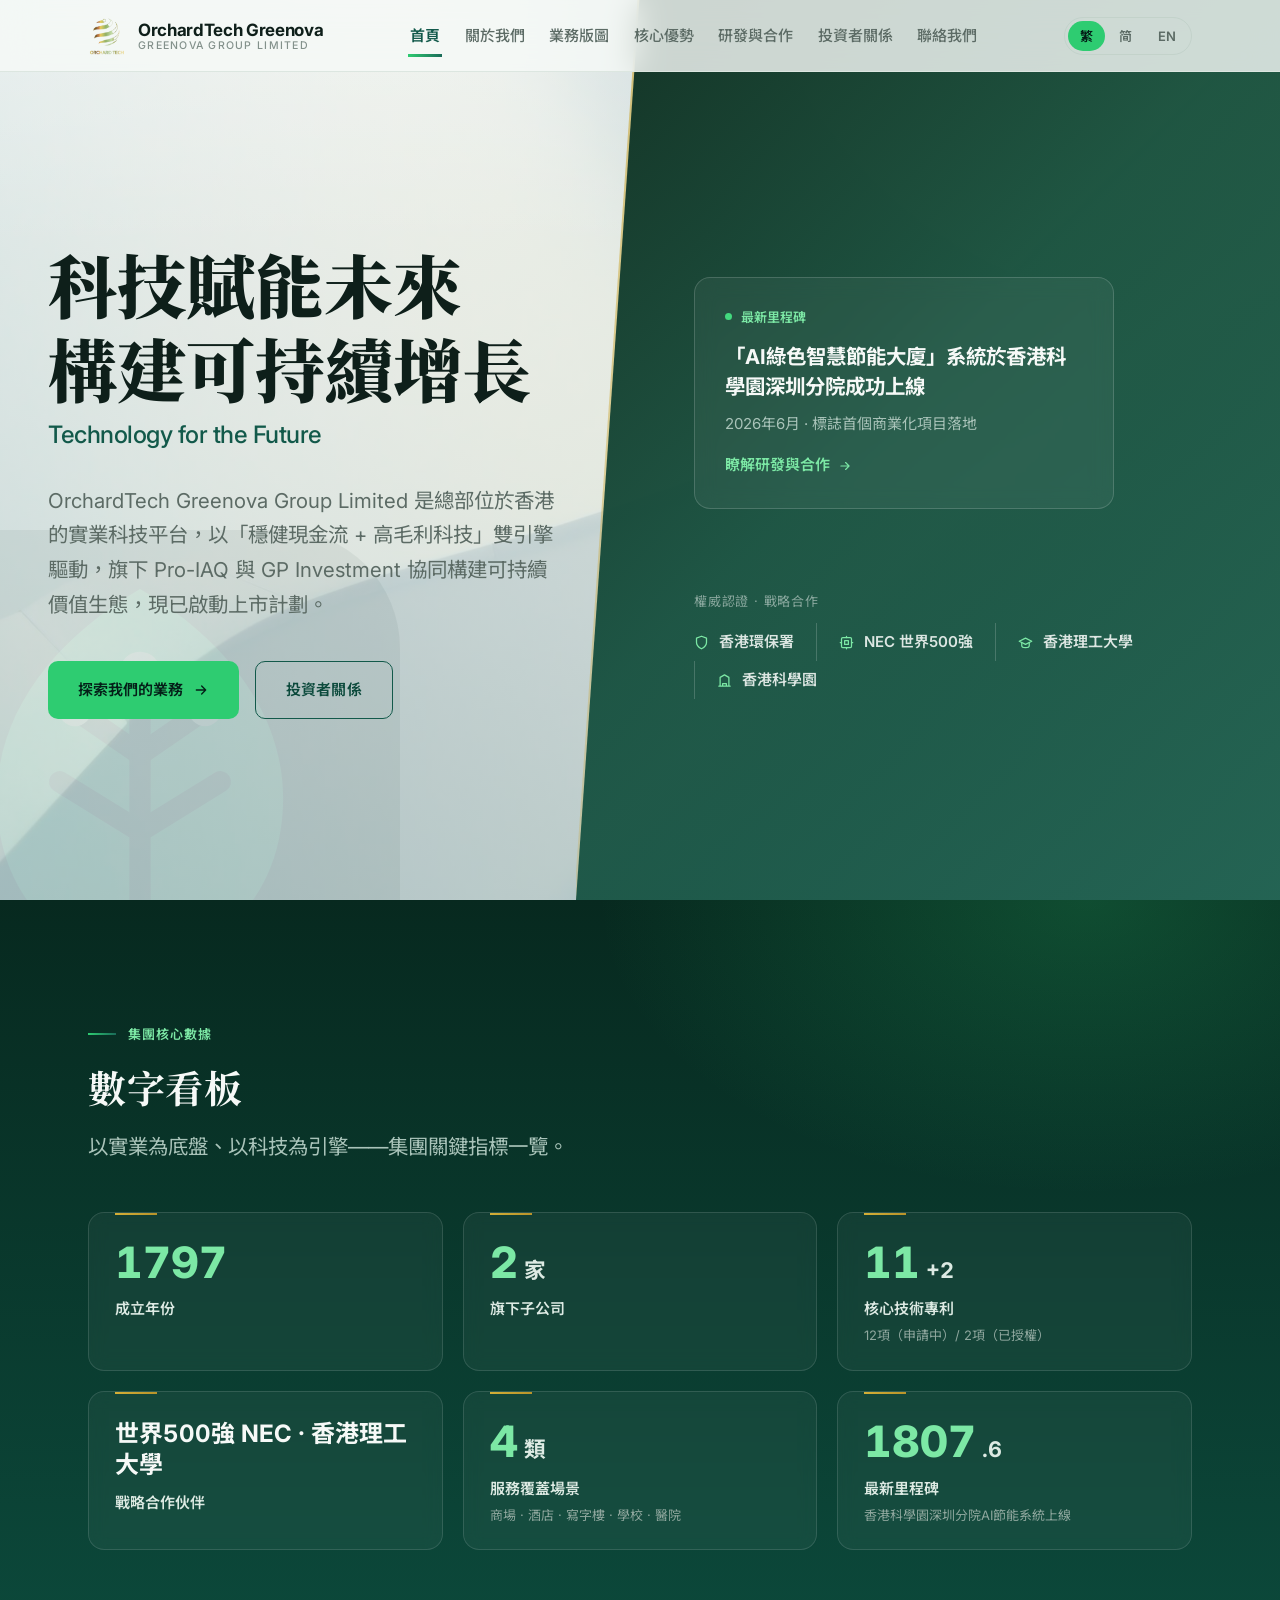
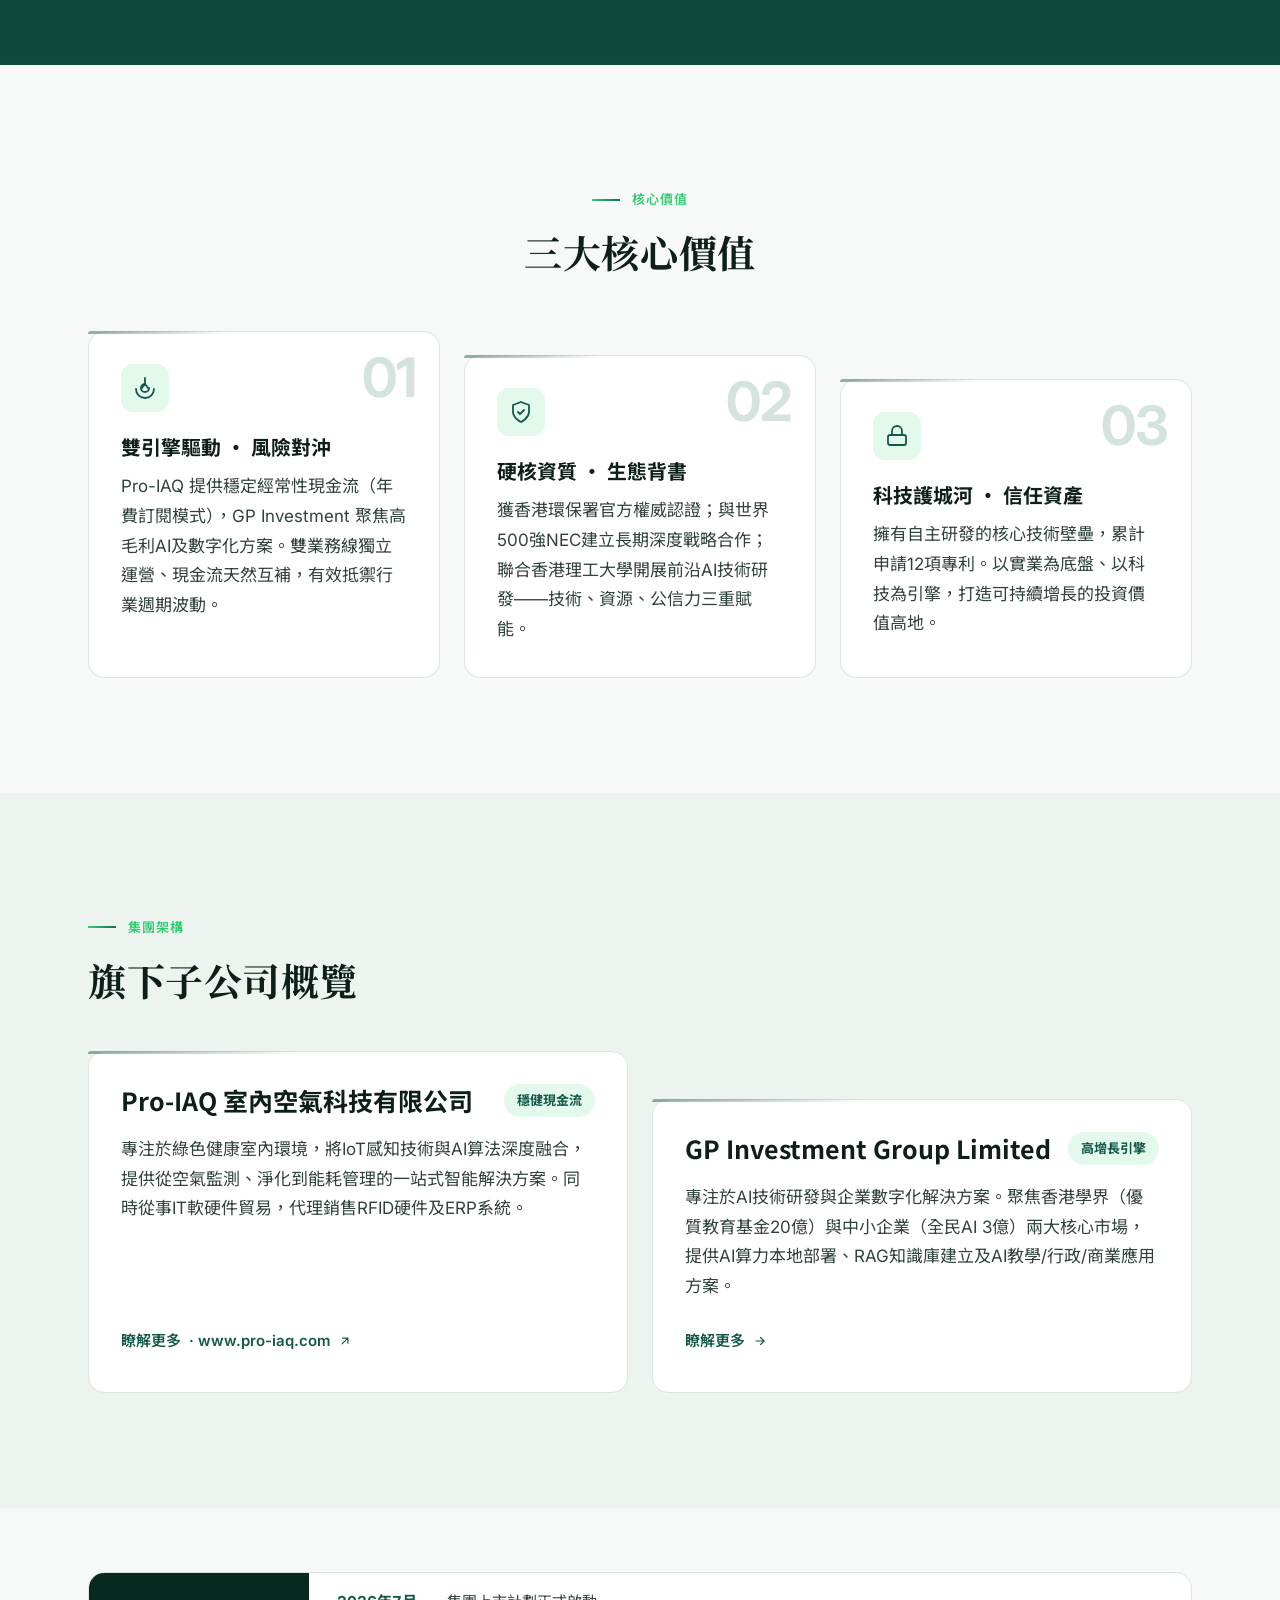
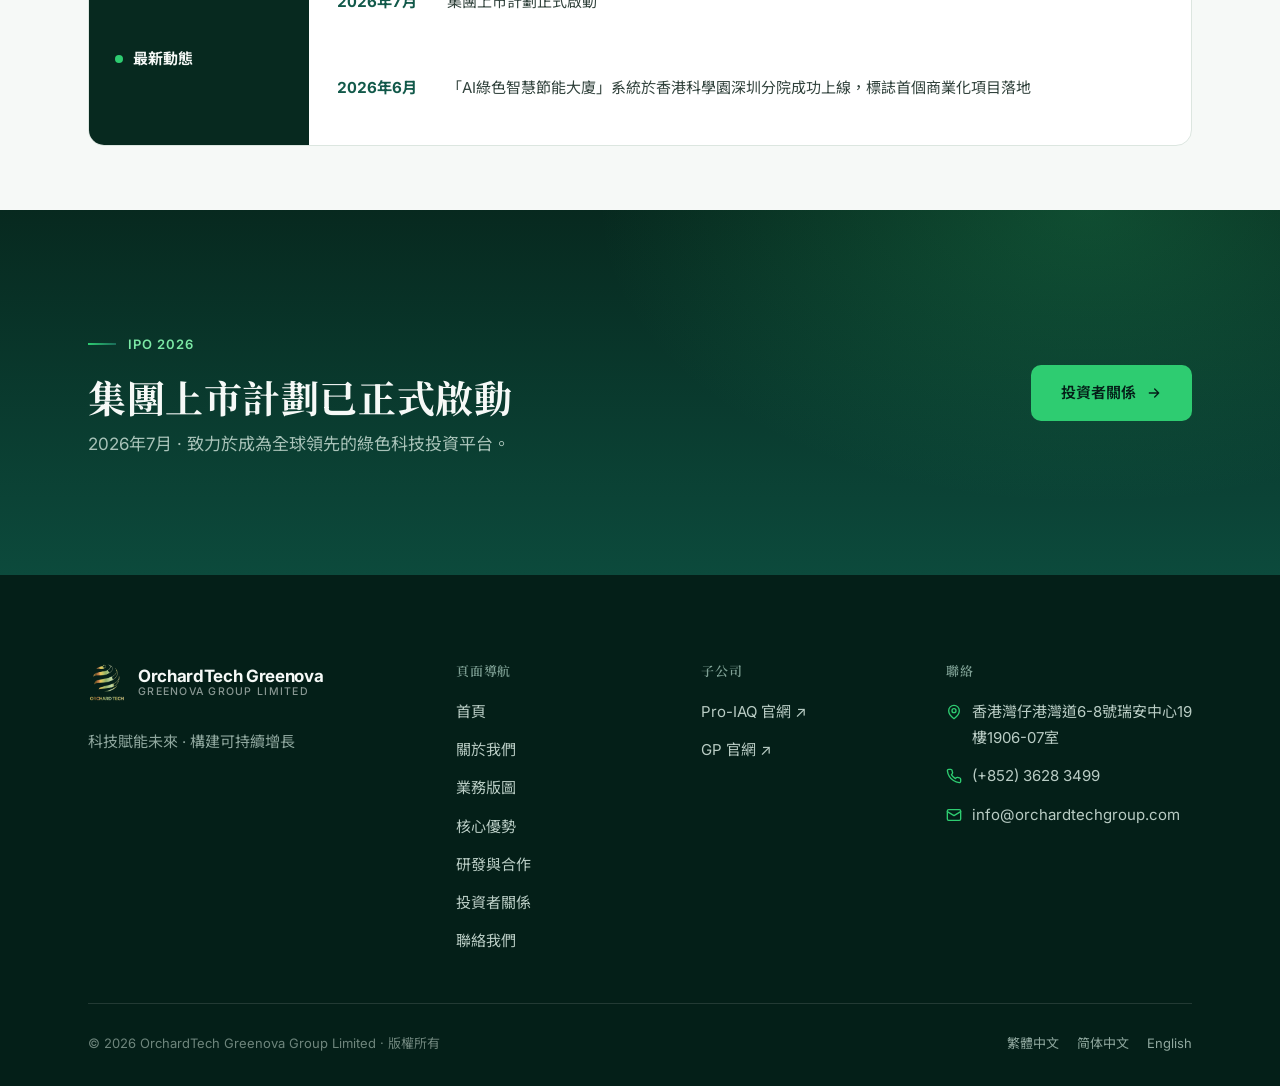
==== commit cf97c3c3: "Replace logo with new PNG logo - Added new logo.png (535x467) provided by user - Updated all HTML re" ====
--- a/index.html
+++ b/index.html
@@ -45,7 +45,7 @@
     "@type": "Organization",
     "name": "OrchardTech Greenova Group Limited",
     "url": "https://www.orchardtechgroup.com/",
-    "logo": "https://www.orchardtechgroup.com/assets/img/logo.svg",
+    "logo": "https://www.orchardtechgroup.com/assets/img/logo.png",
     "description": "Hong Kong-headquartered industrial technology platform — Pro-IAQ Limited & GP Investment Group Limited.",
     "address": {
       "@type": "PostalAddress",
@@ -84,7 +84,7 @@
   <header class="site-header">
     <div class="container site-header__inner">
       <a class="brand" href="index.html" aria-label="OrchardTech Greenova Group Limited">
-        <img src="assets/img/logo.svg" alt="" width="38" height="38">
+        <img src="assets/img/logo.png" alt="" width="38" height="38">
         <span class="brand__name">OrchardTech Greenova<small data-i18n="brand.sub">Greenova Group Limited</small></span>
       </a>
       <nav class="site-nav" aria-label="Primary">
@@ -369,7 +369,7 @@
       <div class="footer-grid">
         <div class="footer-brand">
           <a class="brand" href="index.html" aria-label="OrchardTech Greenova Group Limited">
-            <img src="assets/img/logo.svg" alt="" width="38" height="38">
+            <img src="assets/img/logo.png" alt="" width="38" height="38">
             <span class="brand__name">OrchardTech Greenova<small data-i18n="brand.sub">Greenova Group Limited</small></span>
           </a>
           <p data-i18n="footer.tagline">科技賦能生態未來 · 構建可持續價值增長引擎</p>
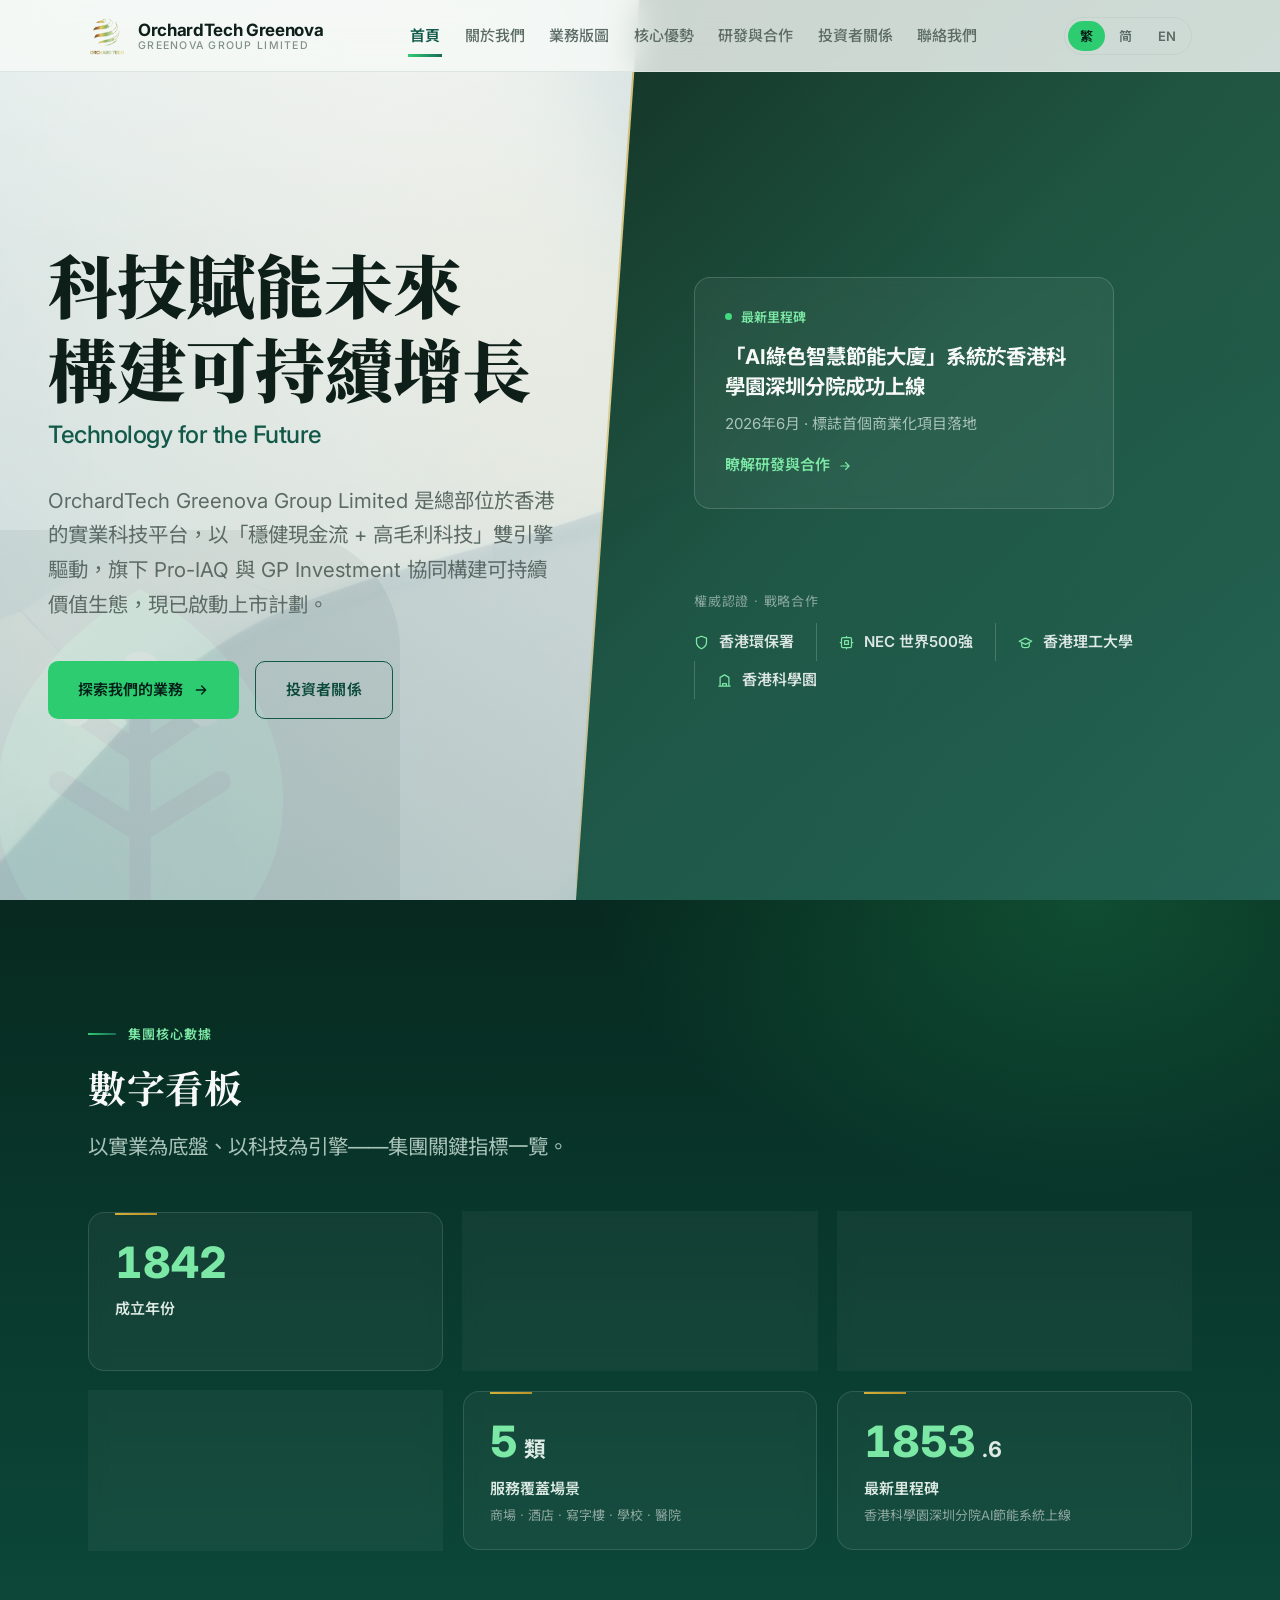
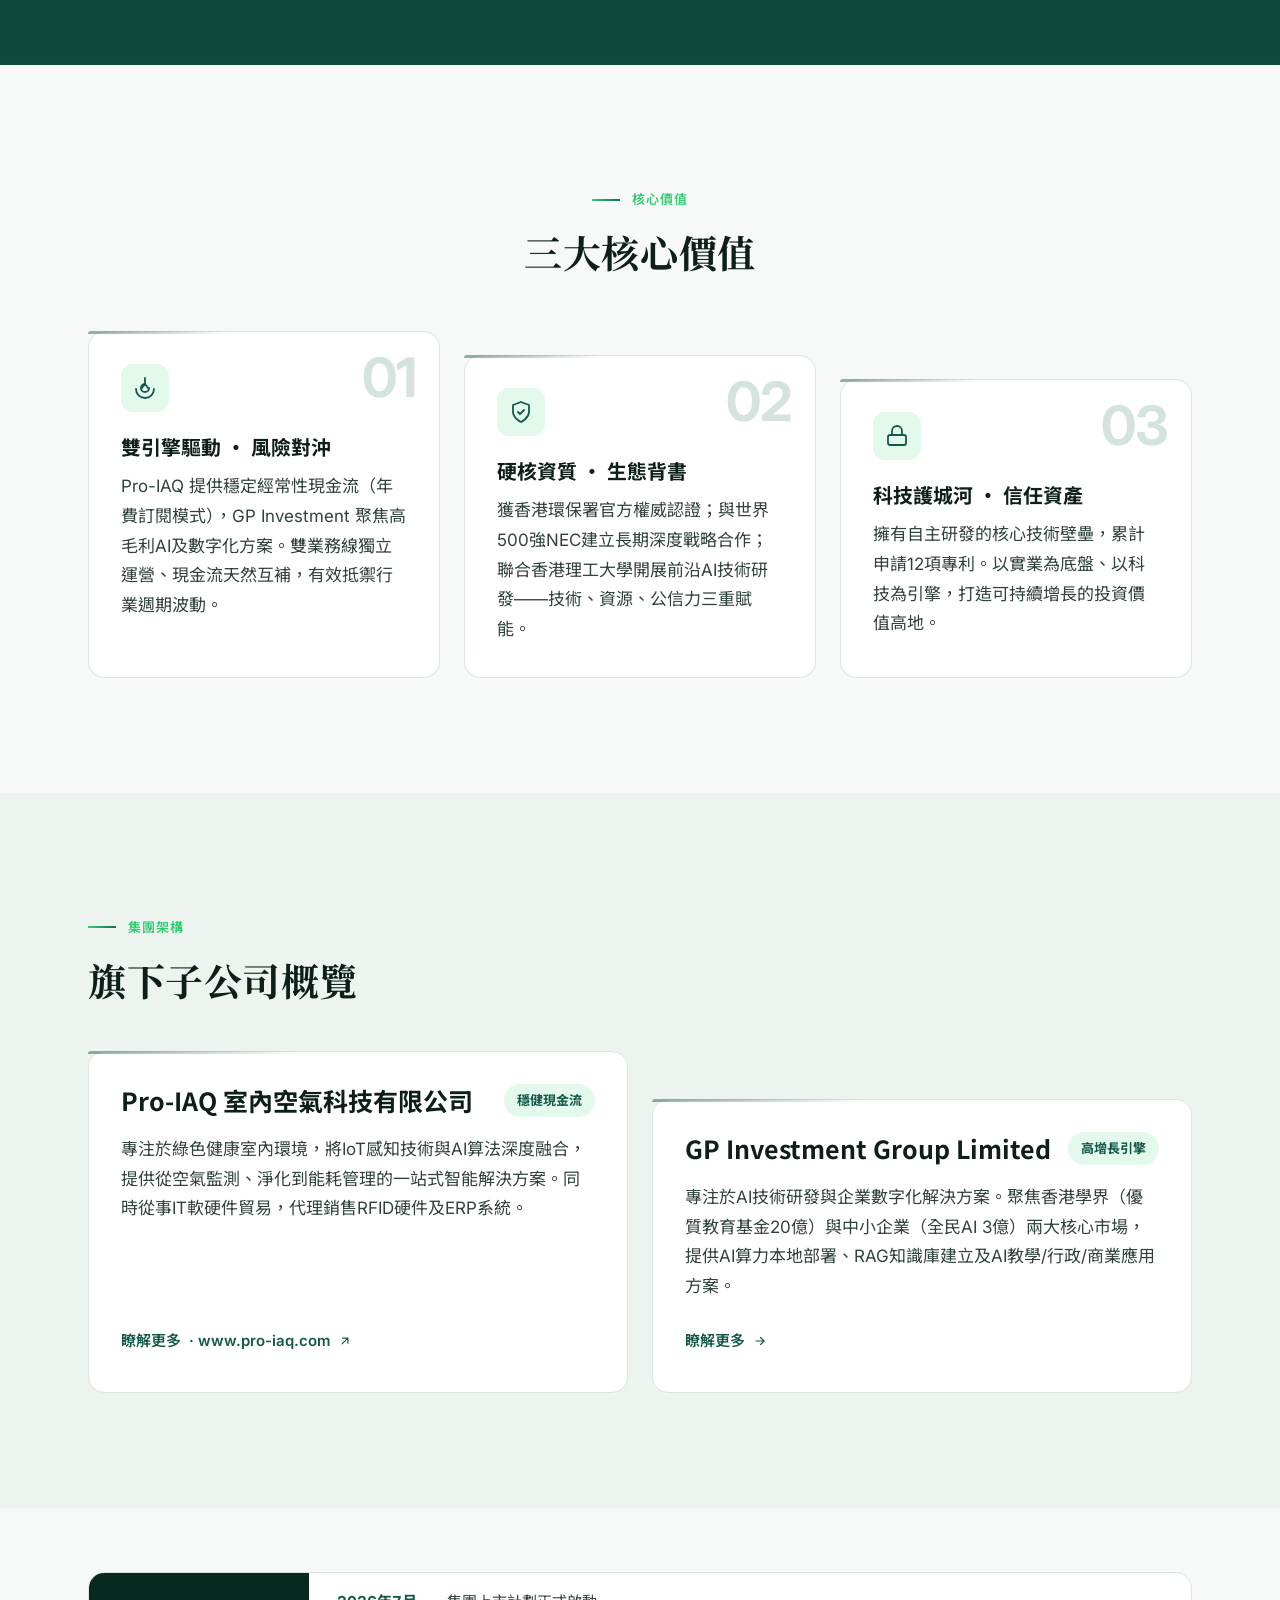
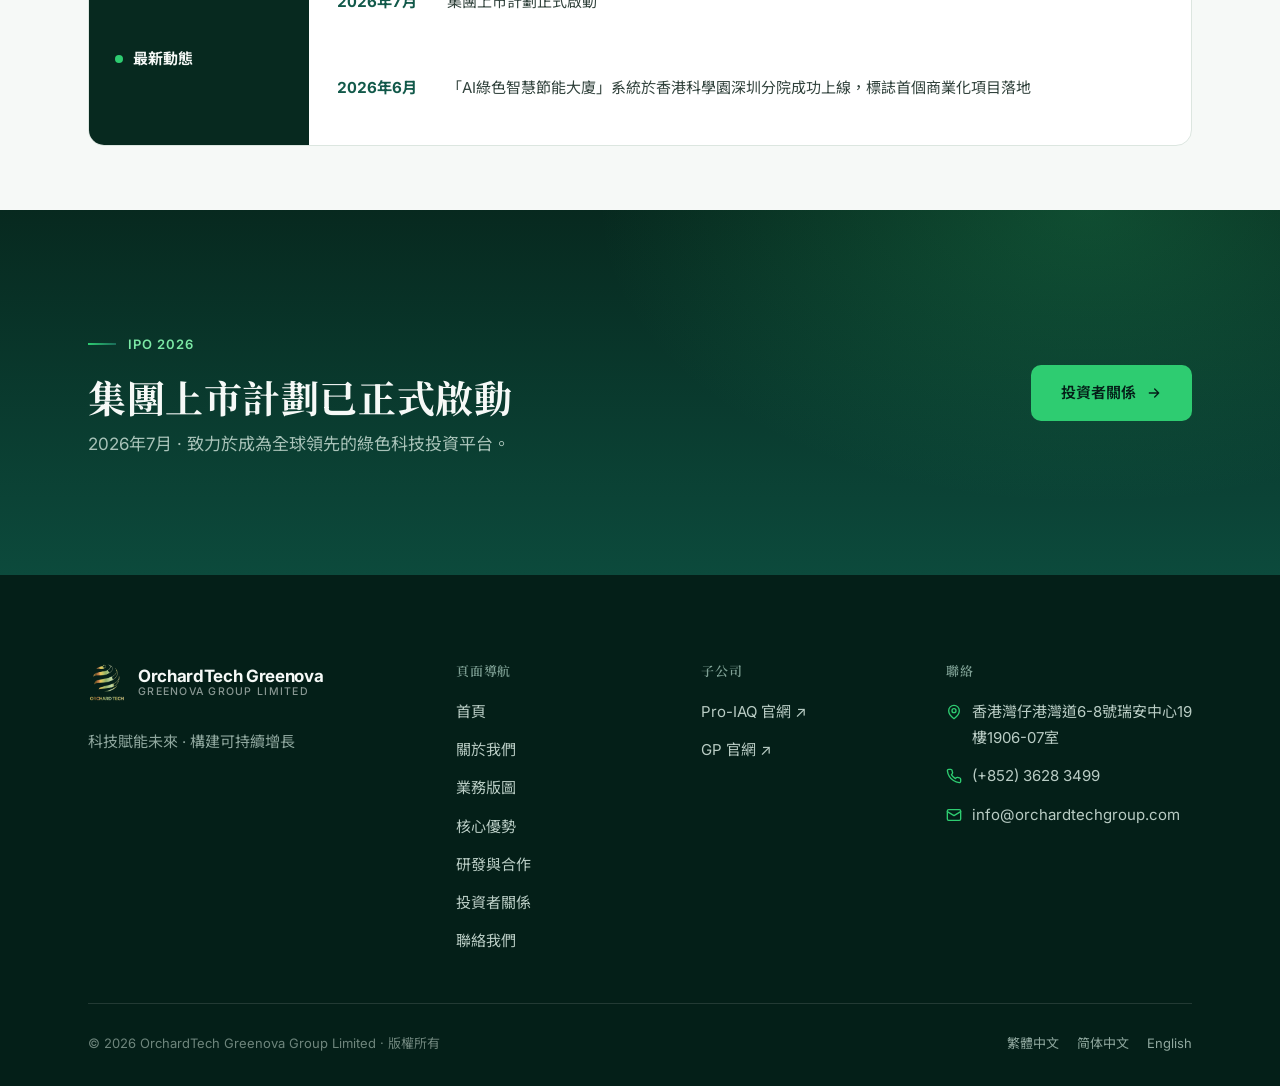
==== commit a77bb3eb: "Add cache-busting query param to logo references Cloudflare cached a 404 during deploy window; query" ====
--- a/index.html
+++ b/index.html
@@ -45,7 +45,7 @@
     "@type": "Organization",
     "name": "OrchardTech Greenova Group Limited",
     "url": "https://www.orchardtechgroup.com/",
-    "logo": "https://www.orchardtechgroup.com/assets/img/logo.png",
+    "logo": "https://www.orchardtechgroup.com/assets/img/logo.png?v=1",
     "description": "Hong Kong-headquartered industrial technology platform — Pro-IAQ Limited & GP Investment Group Limited.",
     "address": {
       "@type": "PostalAddress",
@@ -84,7 +84,7 @@
   <header class="site-header">
     <div class="container site-header__inner">
       <a class="brand" href="index.html" aria-label="OrchardTech Greenova Group Limited">
-        <img src="assets/img/logo.png" alt="" width="38" height="38">
+        <img src="assets/img/logo.png?v=1" alt="" width="38" height="38">
         <span class="brand__name">OrchardTech Greenova<small data-i18n="brand.sub">Greenova Group Limited</small></span>
       </a>
       <nav class="site-nav" aria-label="Primary">
@@ -369,7 +369,7 @@
       <div class="footer-grid">
         <div class="footer-brand">
           <a class="brand" href="index.html" aria-label="OrchardTech Greenova Group Limited">
-            <img src="assets/img/logo.png" alt="" width="38" height="38">
+            <img src="assets/img/logo.png?v=1" alt="" width="38" height="38">
             <span class="brand__name">OrchardTech Greenova<small data-i18n="brand.sub">Greenova Group Limited</small></span>
           </a>
           <p data-i18n="footer.tagline">科技賦能生態未來 · 構建可持續價值增長引擎</p>
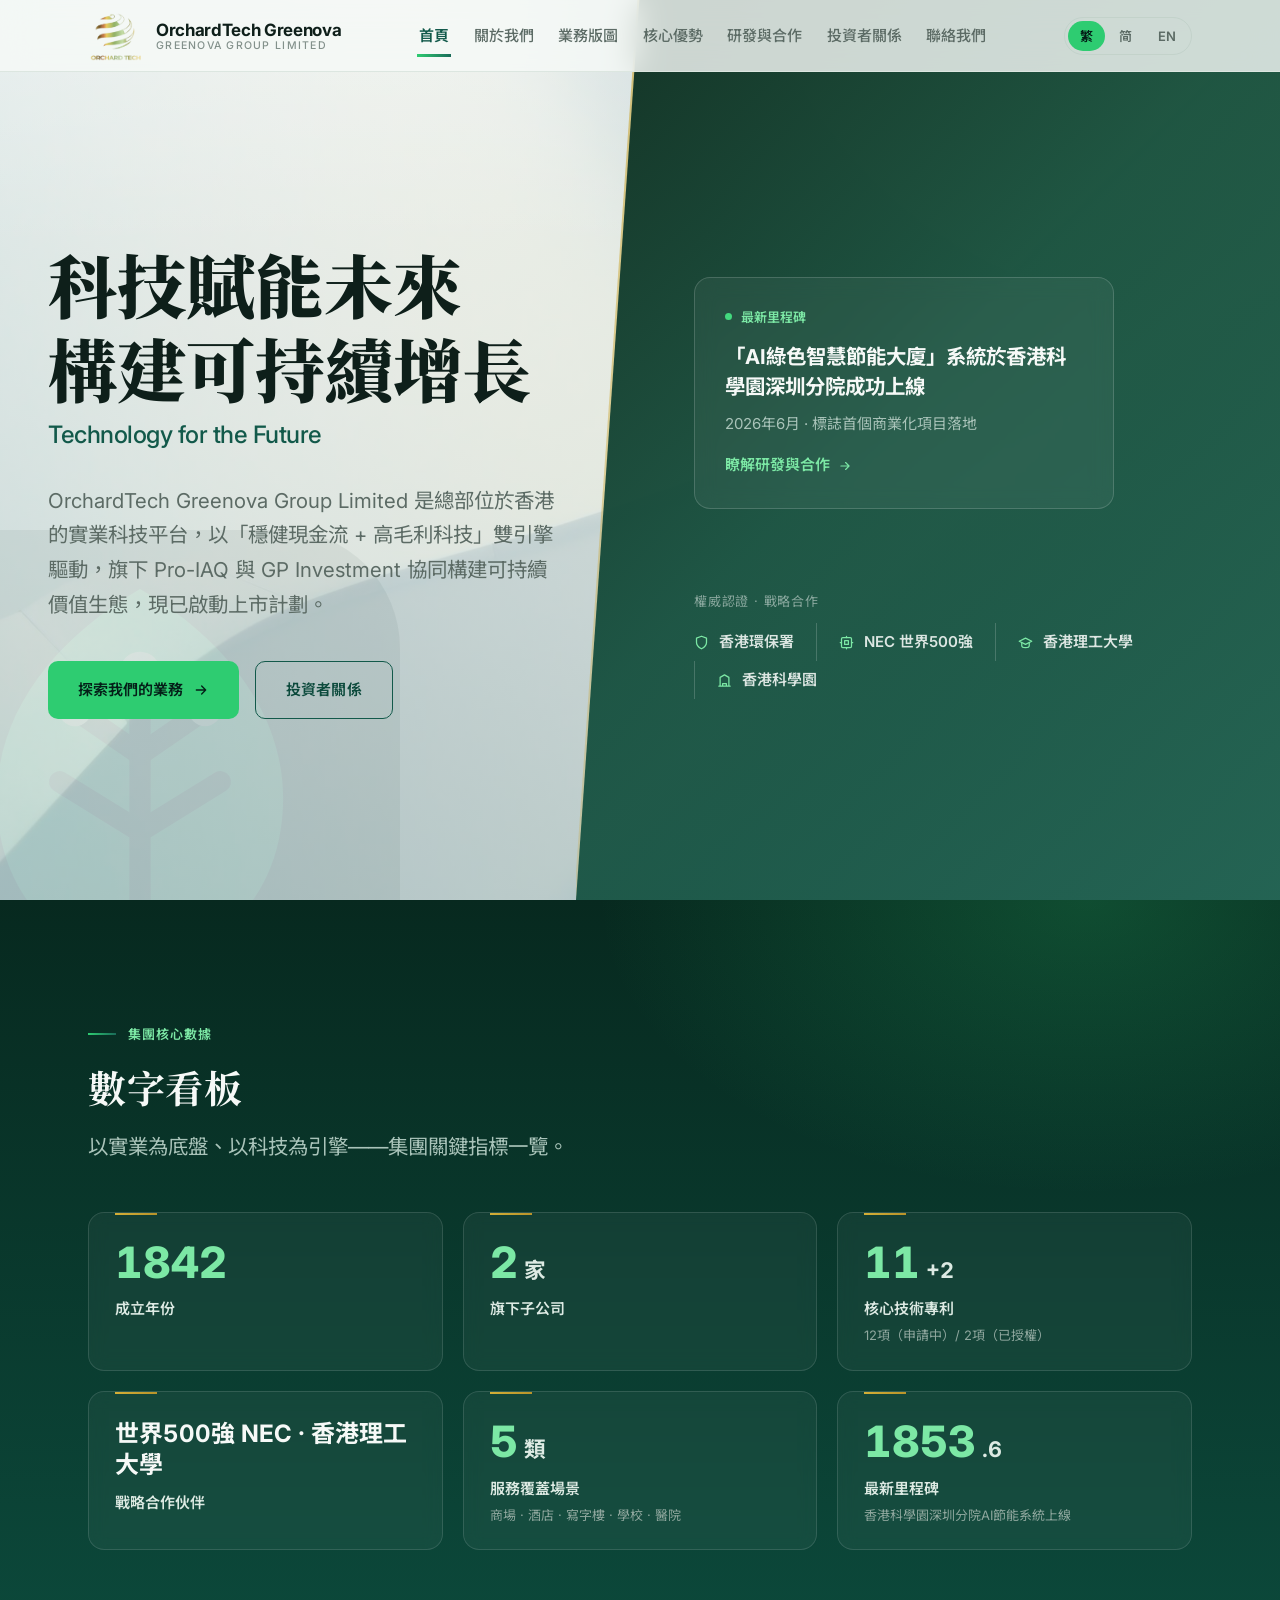
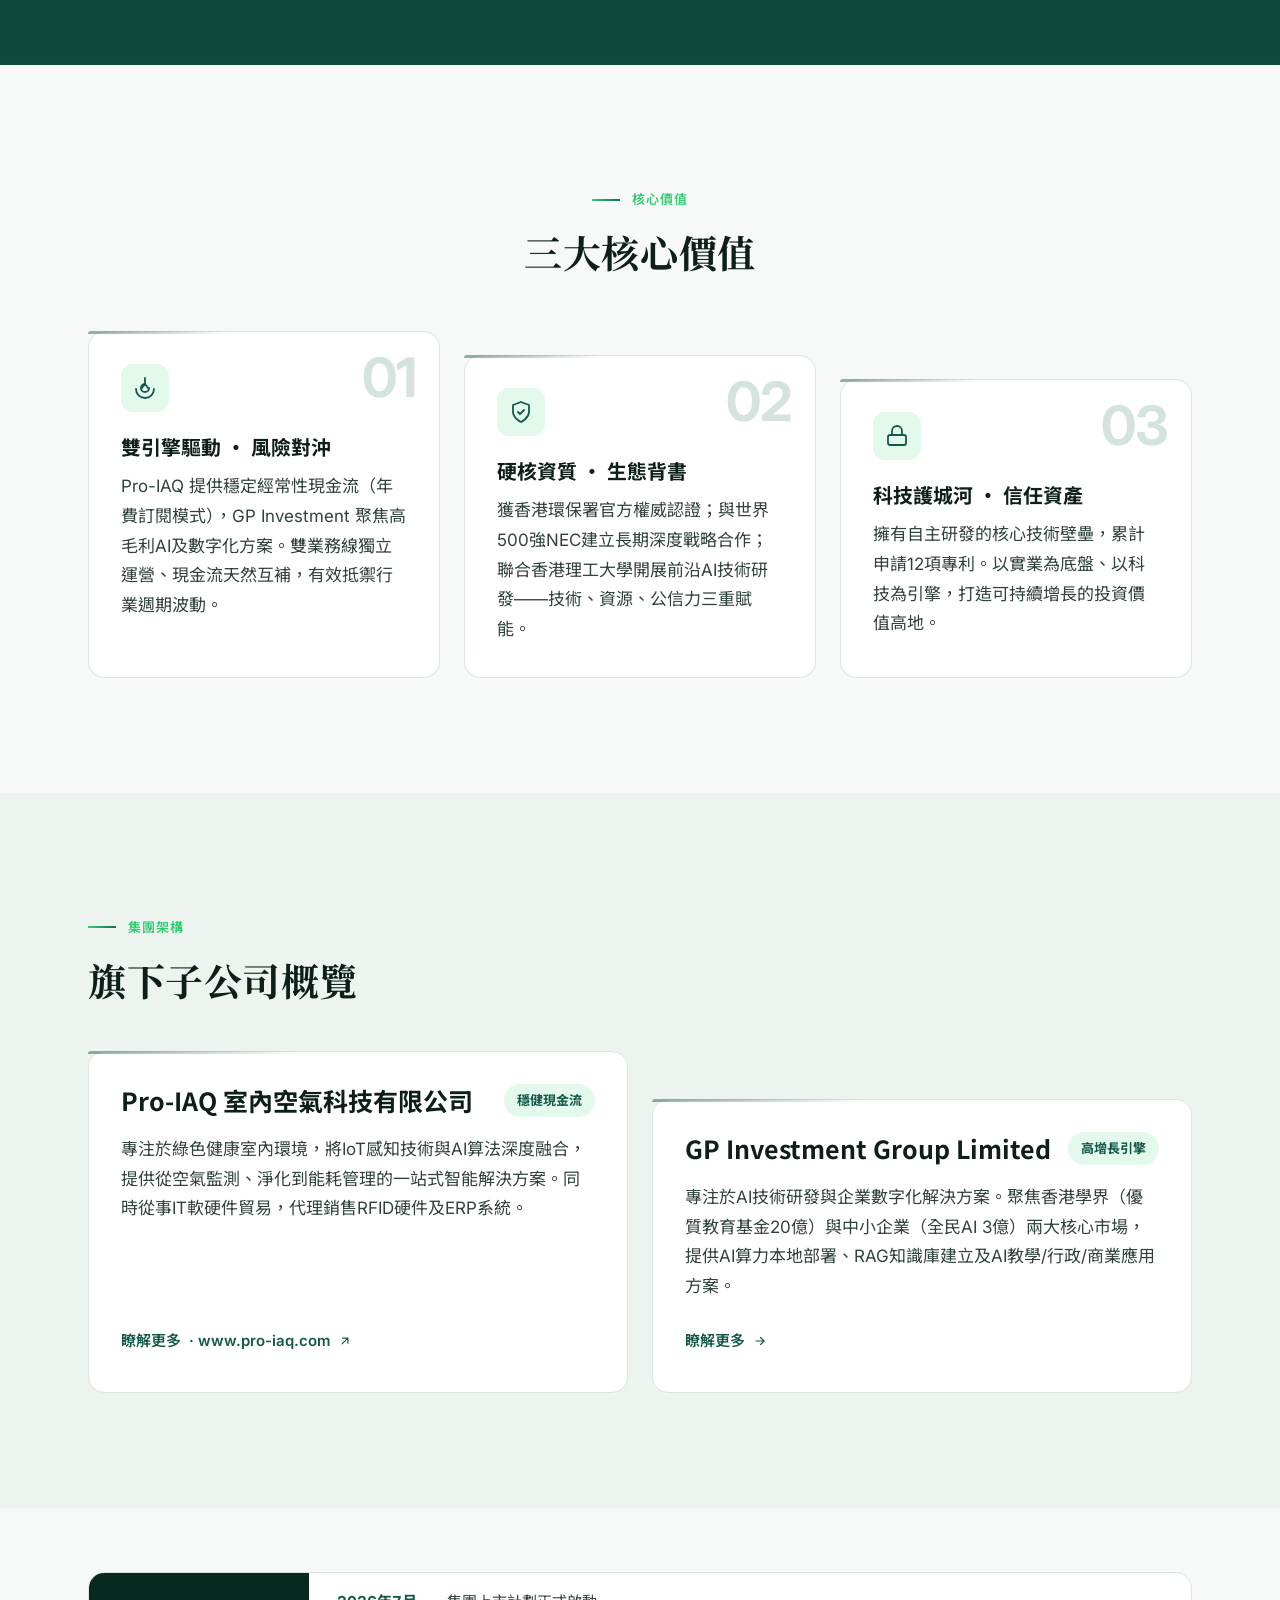
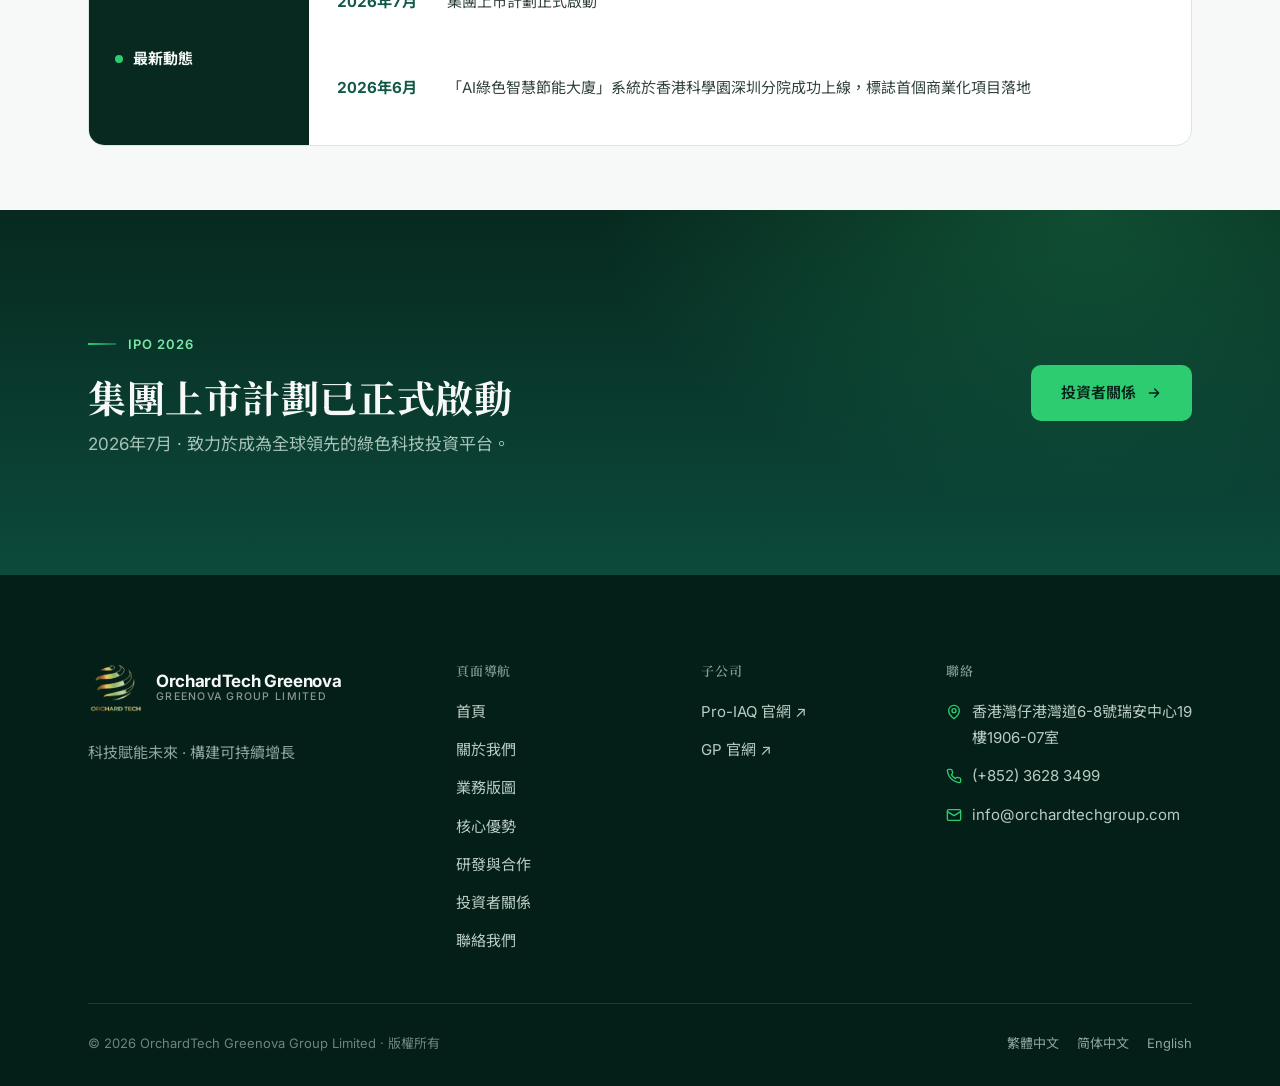
==== commit dd158ca9: "Enlarge logo and bump CSS cache buster Increased header/footer logo from 38x38 to 56x49 (preserves 5" ====
--- a/index.html
+++ b/index.html
@@ -34,7 +34,7 @@
   <link href="https://fonts.googleapis.com/css2?family=Space+Grotesk:wght@500;700&family=Inter:wght@400;500;600;700;800&family=Noto+Sans+HK:wght@400;500;700;900&family=Noto+Sans+SC:wght@400;500;700;900&family=Noto+Serif+HK:wght@700;900&family=Noto+Serif+SC:wght@700;900&family=Source+Serif+4:ital,opsz,wght@1,8..60,400;1,8..60,500&display=swap" rel="stylesheet">
 
   <link rel="stylesheet" href="assets/css/base.css?04fc7d1">
-  <link rel="stylesheet" href="assets/css/layout.css?04fc7d1">
+  <link rel="stylesheet" href="assets/css/layout.css?04fc7d2">
   <link rel="stylesheet" href="assets/css/components.css?04fc7d1">
   <link rel="stylesheet" href="assets/css/pages.css?469f175">
 
@@ -84,7 +84,7 @@
   <header class="site-header">
     <div class="container site-header__inner">
       <a class="brand" href="index.html" aria-label="OrchardTech Greenova Group Limited">
-        <img src="assets/img/logo.png?v=1" alt="" width="38" height="38">
+        <img src="assets/img/logo.png?v=1" alt="" width="56" height="49">
         <span class="brand__name">OrchardTech Greenova<small data-i18n="brand.sub">Greenova Group Limited</small></span>
       </a>
       <nav class="site-nav" aria-label="Primary">
@@ -369,7 +369,7 @@
       <div class="footer-grid">
         <div class="footer-brand">
           <a class="brand" href="index.html" aria-label="OrchardTech Greenova Group Limited">
-            <img src="assets/img/logo.png?v=1" alt="" width="38" height="38">
+            <img src="assets/img/logo.png?v=1" alt="" width="56" height="49">
             <span class="brand__name">OrchardTech Greenova<small data-i18n="brand.sub">Greenova Group Limited</small></span>
           </a>
           <p data-i18n="footer.tagline">科技賦能生態未來 · 構建可持續價值增長引擎</p>
--- a/assets/css/layout.css
+++ b/assets/css/layout.css
@@ -30,7 +30,7 @@
   gap: 12px;
   flex: none;
 }
-.brand img { width: 38px; height: 38px; }
+.brand img { width: 56px; height: 49px; }
 .brand__name {
   font-family: var(--font-display);
   font-weight: 700;
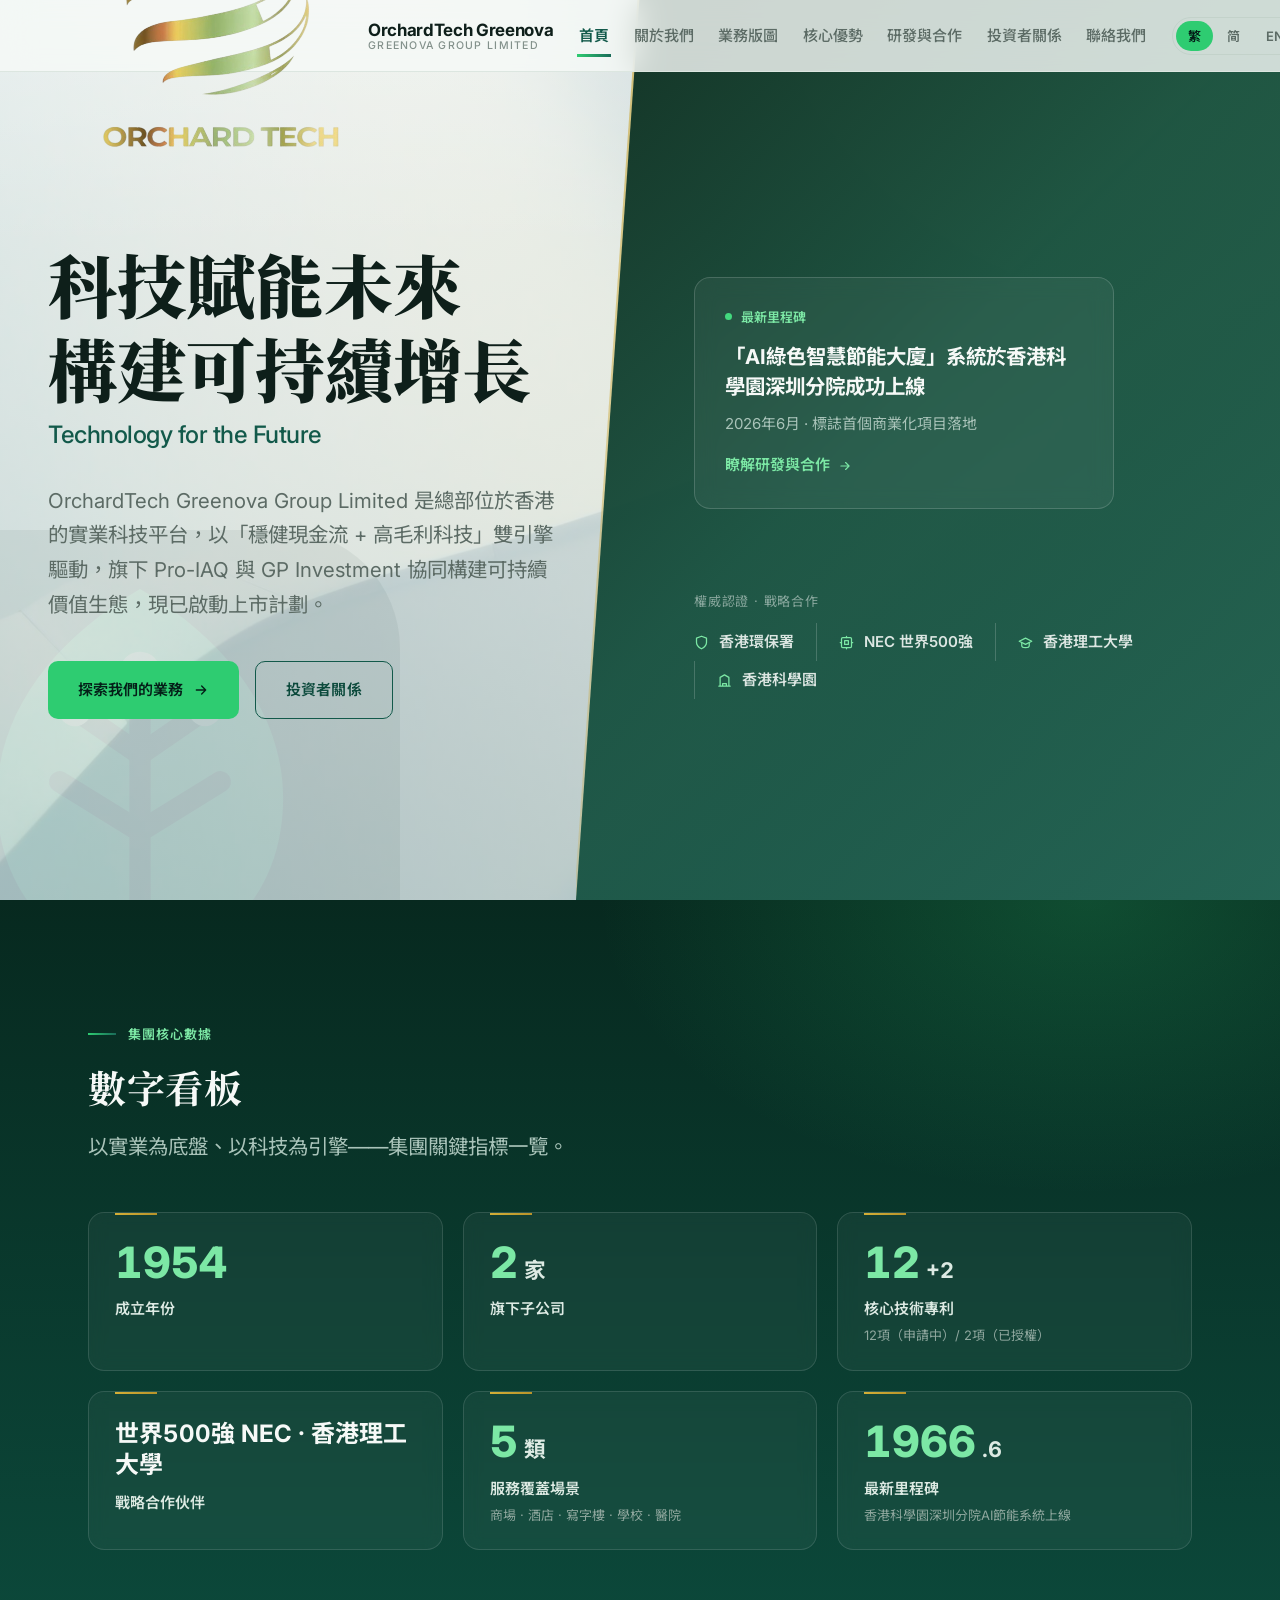
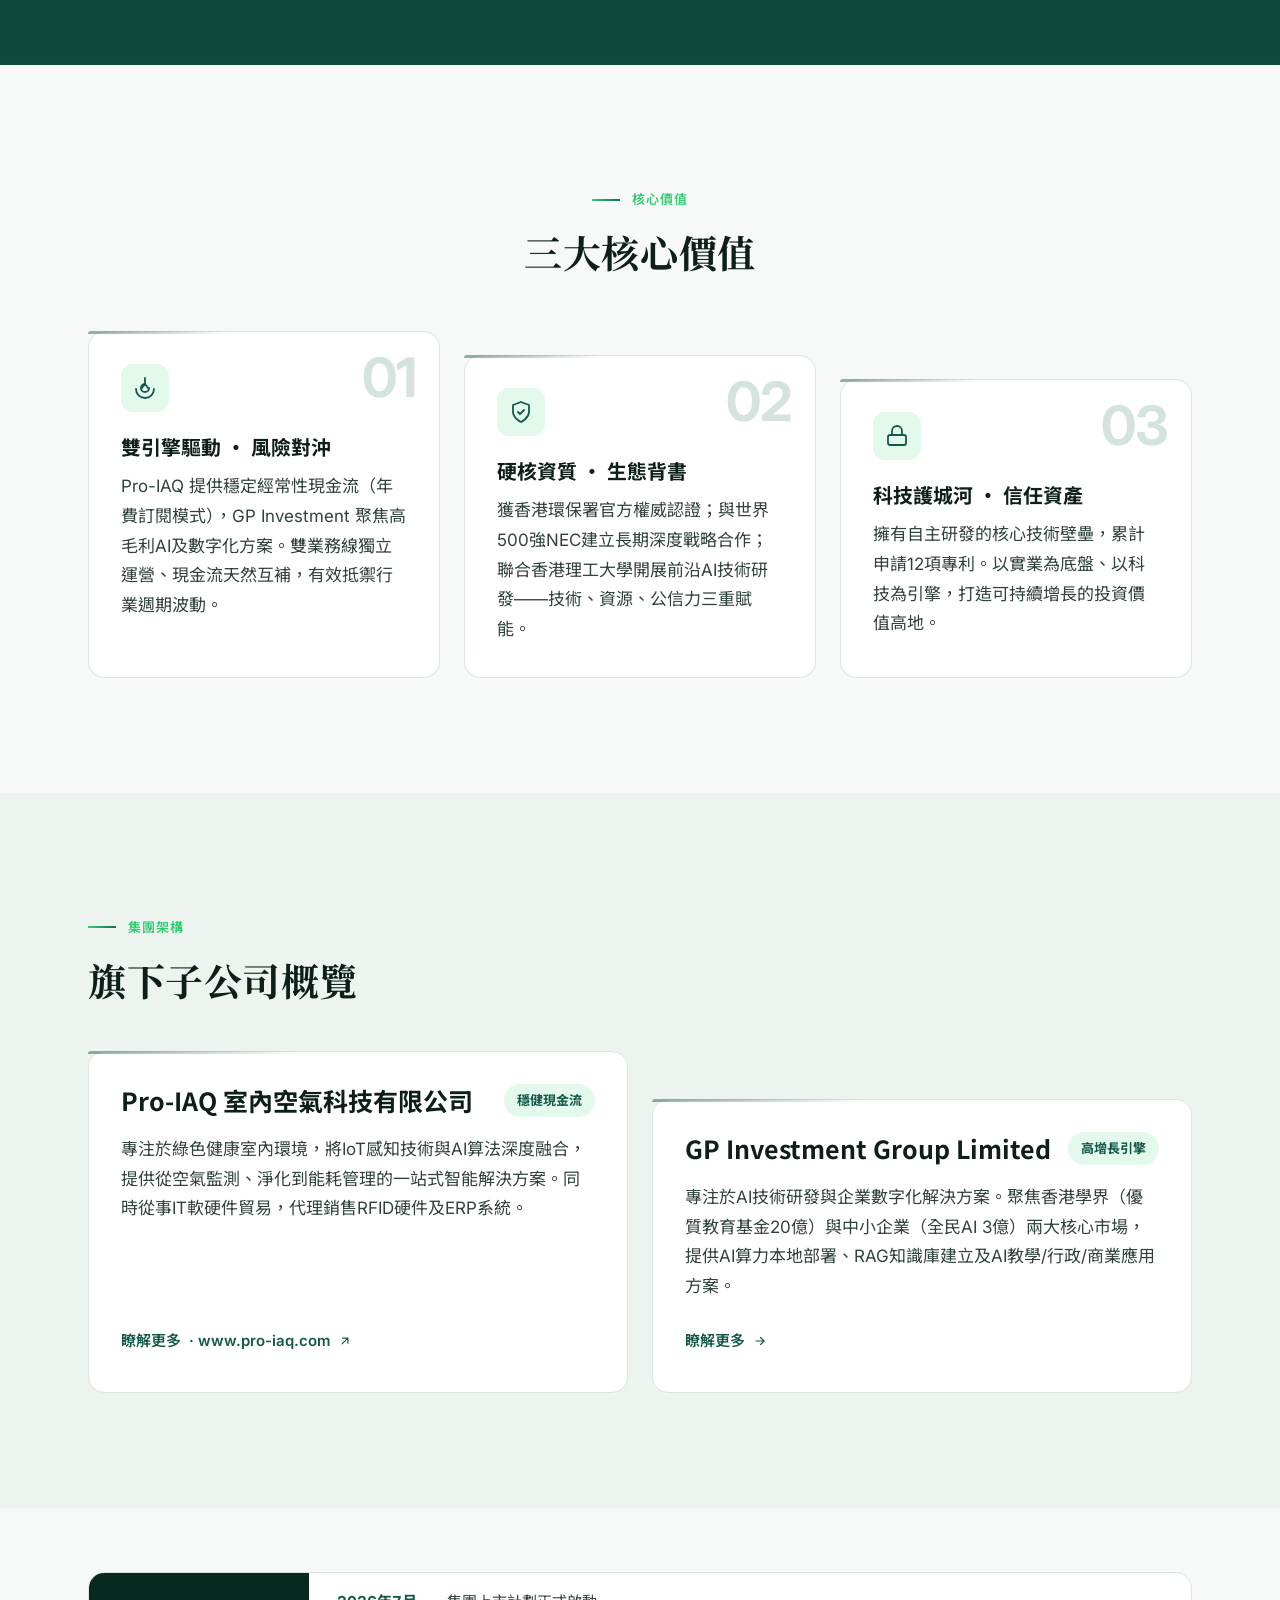
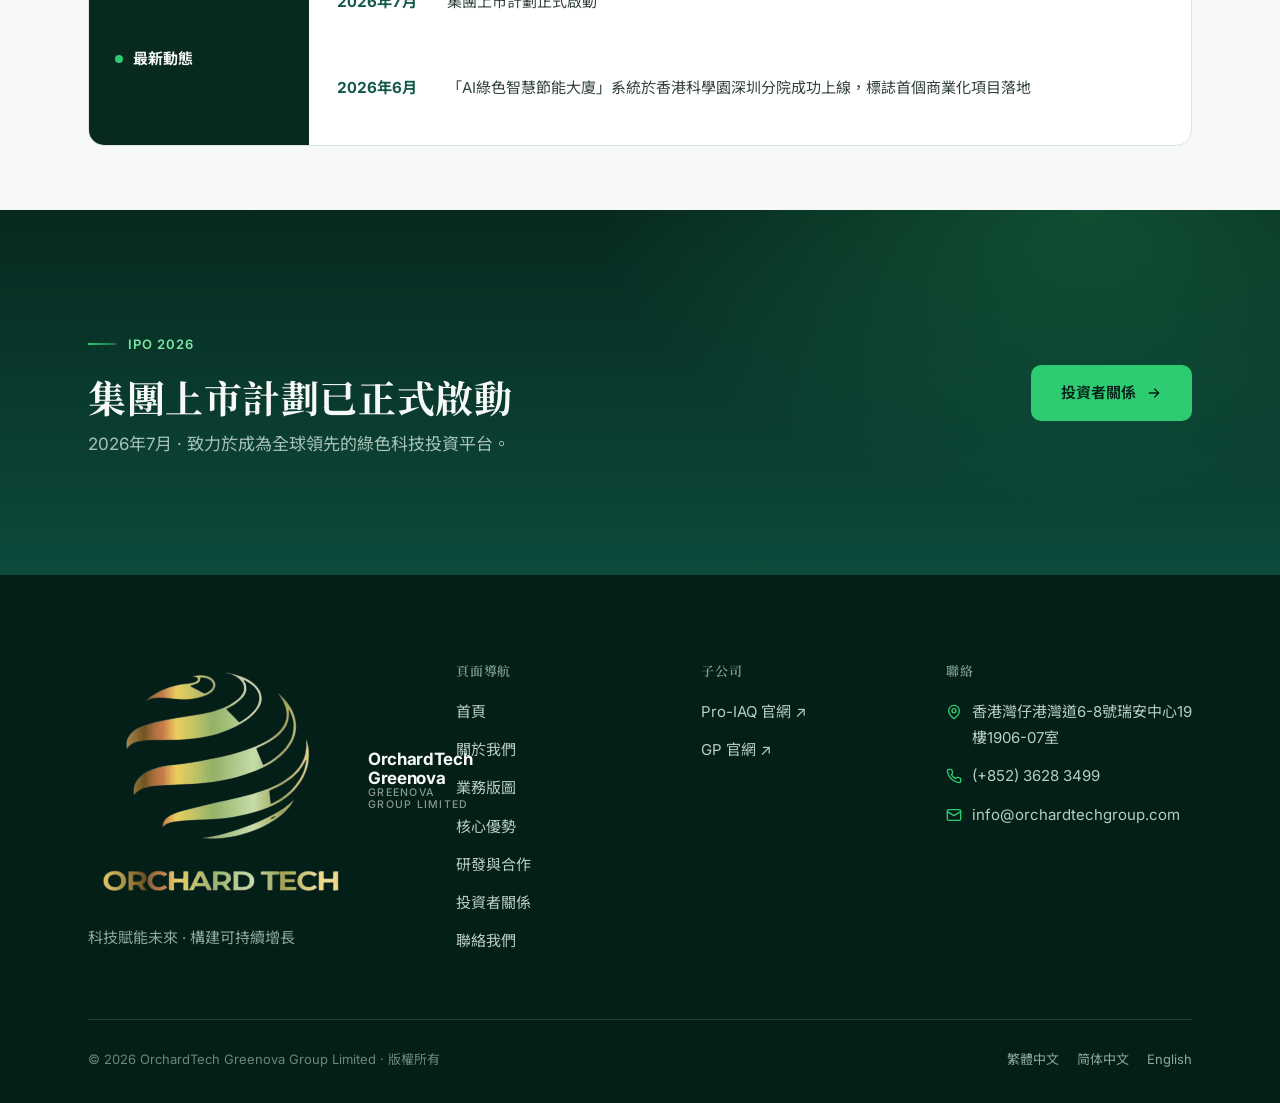
==== commit c36efd8b: "Set logo to 50% of original size (268x234) Co-authored-by: openhands <openhands@all-hands.dev>" ====
--- a/index.html
+++ b/index.html
@@ -34,7 +34,7 @@
   <link href="https://fonts.googleapis.com/css2?family=Space+Grotesk:wght@500;700&family=Inter:wght@400;500;600;700;800&family=Noto+Sans+HK:wght@400;500;700;900&family=Noto+Sans+SC:wght@400;500;700;900&family=Noto+Serif+HK:wght@700;900&family=Noto+Serif+SC:wght@700;900&family=Source+Serif+4:ital,opsz,wght@1,8..60,400;1,8..60,500&display=swap" rel="stylesheet">
 
   <link rel="stylesheet" href="assets/css/base.css?04fc7d1">
-  <link rel="stylesheet" href="assets/css/layout.css?04fc7d2">
+  <link rel="stylesheet" href="assets/css/layout.css?04fc7d3">
   <link rel="stylesheet" href="assets/css/components.css?04fc7d1">
   <link rel="stylesheet" href="assets/css/pages.css?469f175">
 
@@ -84,7 +84,7 @@
   <header class="site-header">
     <div class="container site-header__inner">
       <a class="brand" href="index.html" aria-label="OrchardTech Greenova Group Limited">
-        <img src="assets/img/logo.png?v=1" alt="" width="56" height="49">
+        <img src="assets/img/logo.png?v=1" alt="" width="268" height="234">
         <span class="brand__name">OrchardTech Greenova<small data-i18n="brand.sub">Greenova Group Limited</small></span>
       </a>
       <nav class="site-nav" aria-label="Primary">
@@ -369,7 +369,7 @@
       <div class="footer-grid">
         <div class="footer-brand">
           <a class="brand" href="index.html" aria-label="OrchardTech Greenova Group Limited">
-            <img src="assets/img/logo.png?v=1" alt="" width="56" height="49">
+            <img src="assets/img/logo.png?v=1" alt="" width="268" height="234">
             <span class="brand__name">OrchardTech Greenova<small data-i18n="brand.sub">Greenova Group Limited</small></span>
           </a>
           <p data-i18n="footer.tagline">科技賦能生態未來 · 構建可持續價值增長引擎</p>
--- a/assets/css/layout.css
+++ b/assets/css/layout.css
@@ -30,7 +30,7 @@
   gap: 12px;
   flex: none;
 }
-.brand img { width: 56px; height: 49px; }
+.brand img { width: 268px; height: 234px; }
 .brand__name {
   font-family: var(--font-display);
   font-weight: 700;
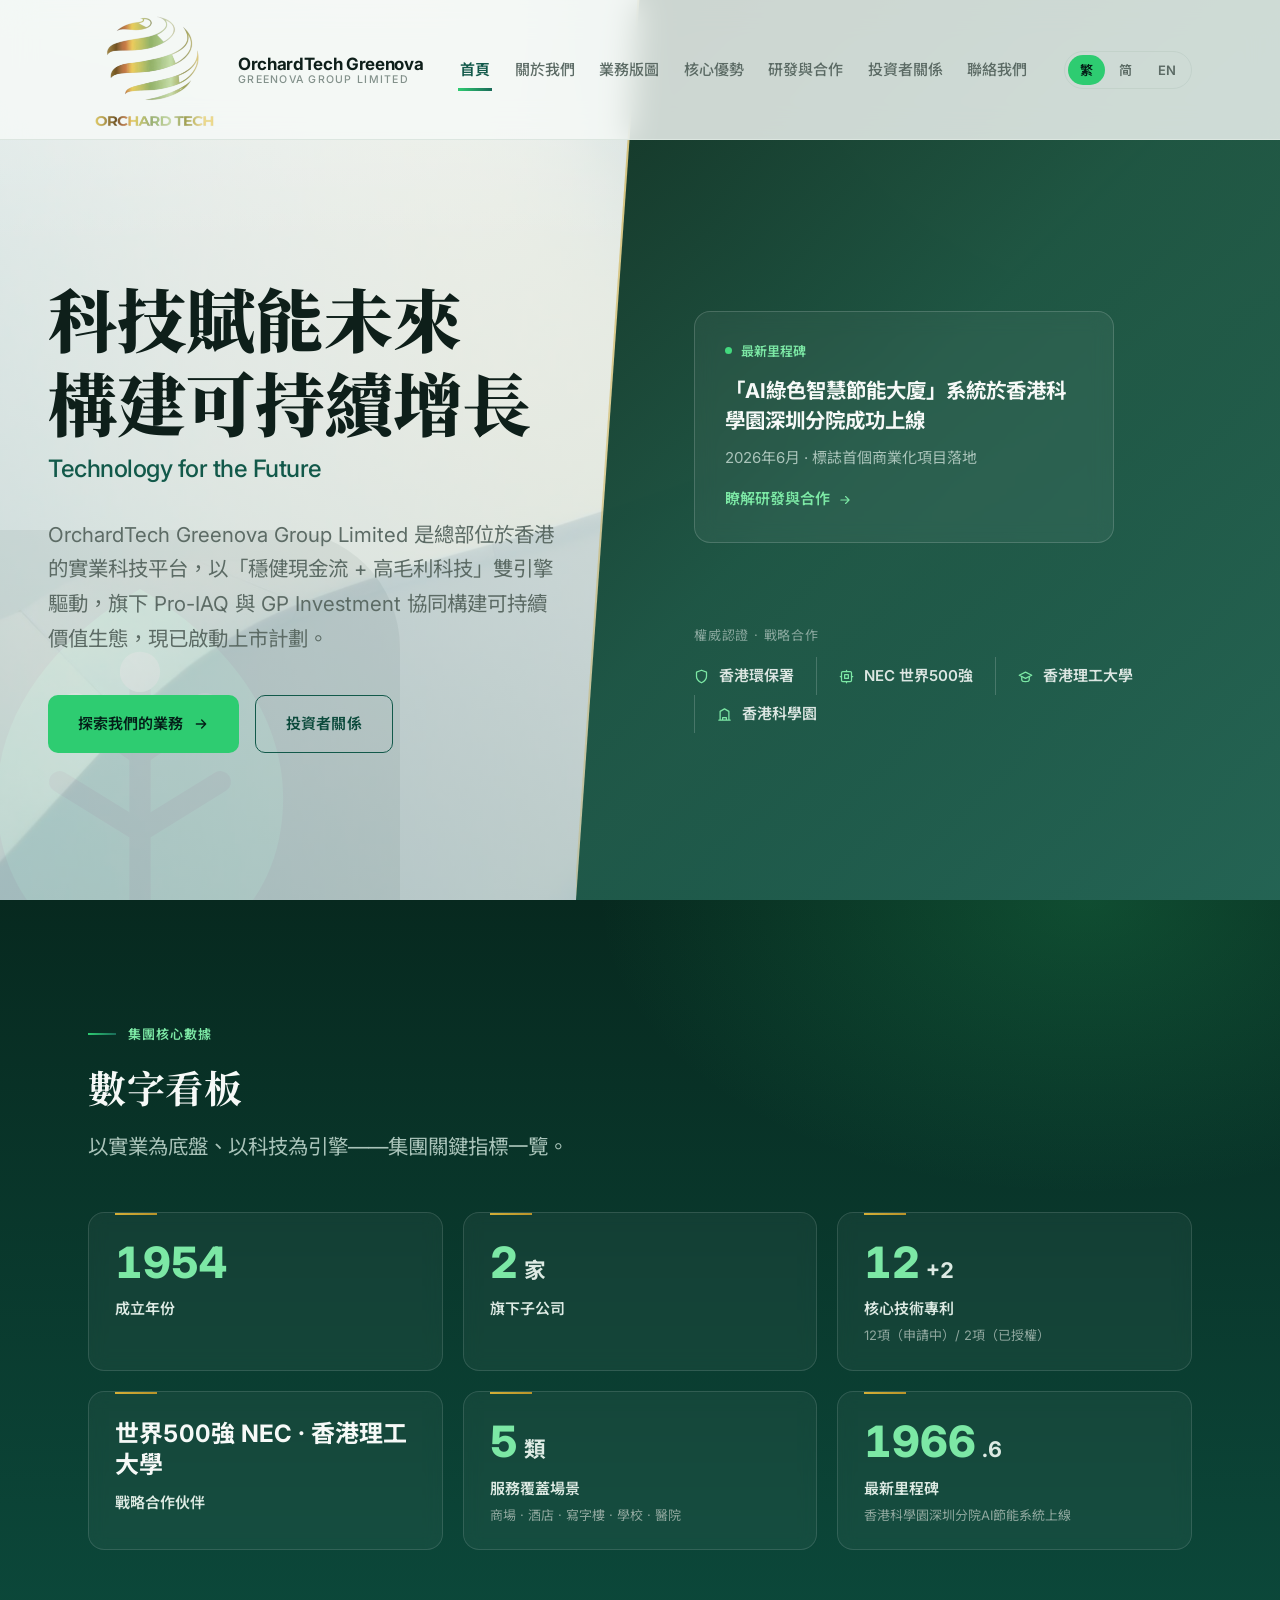
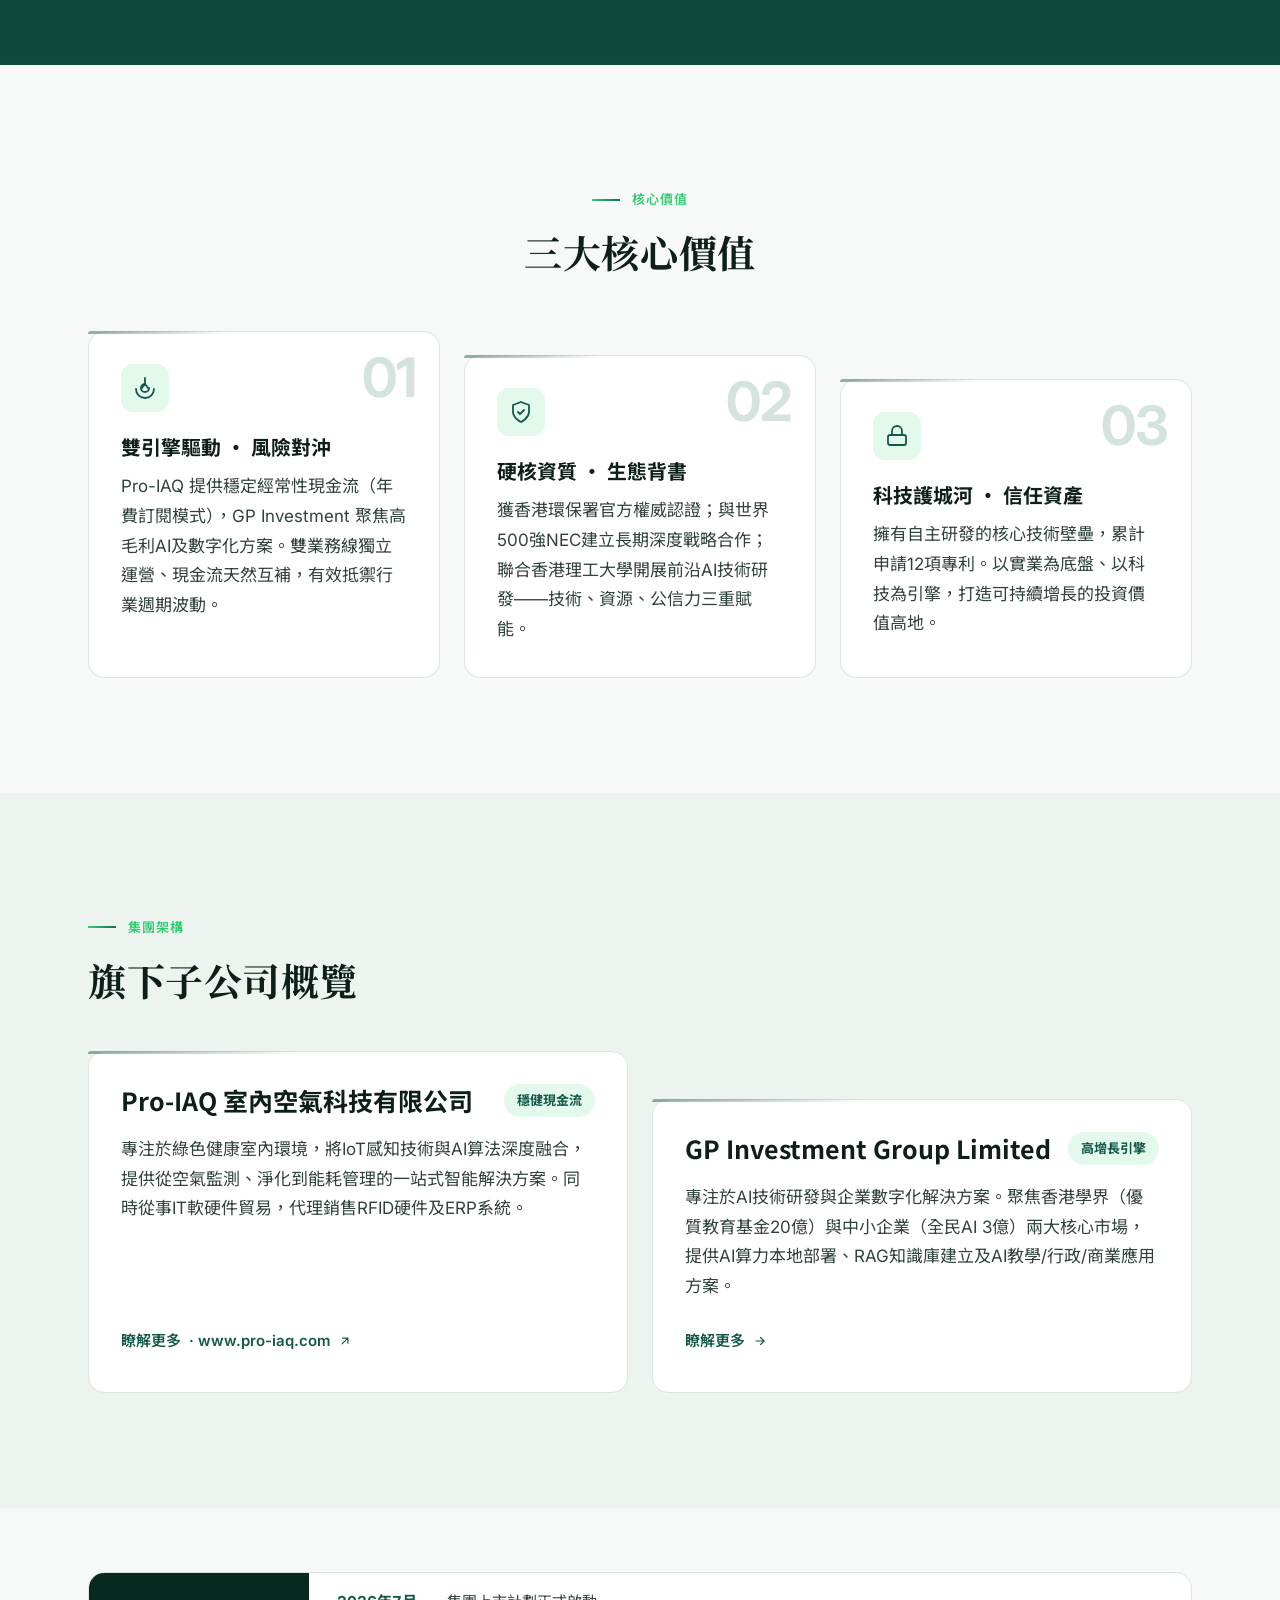
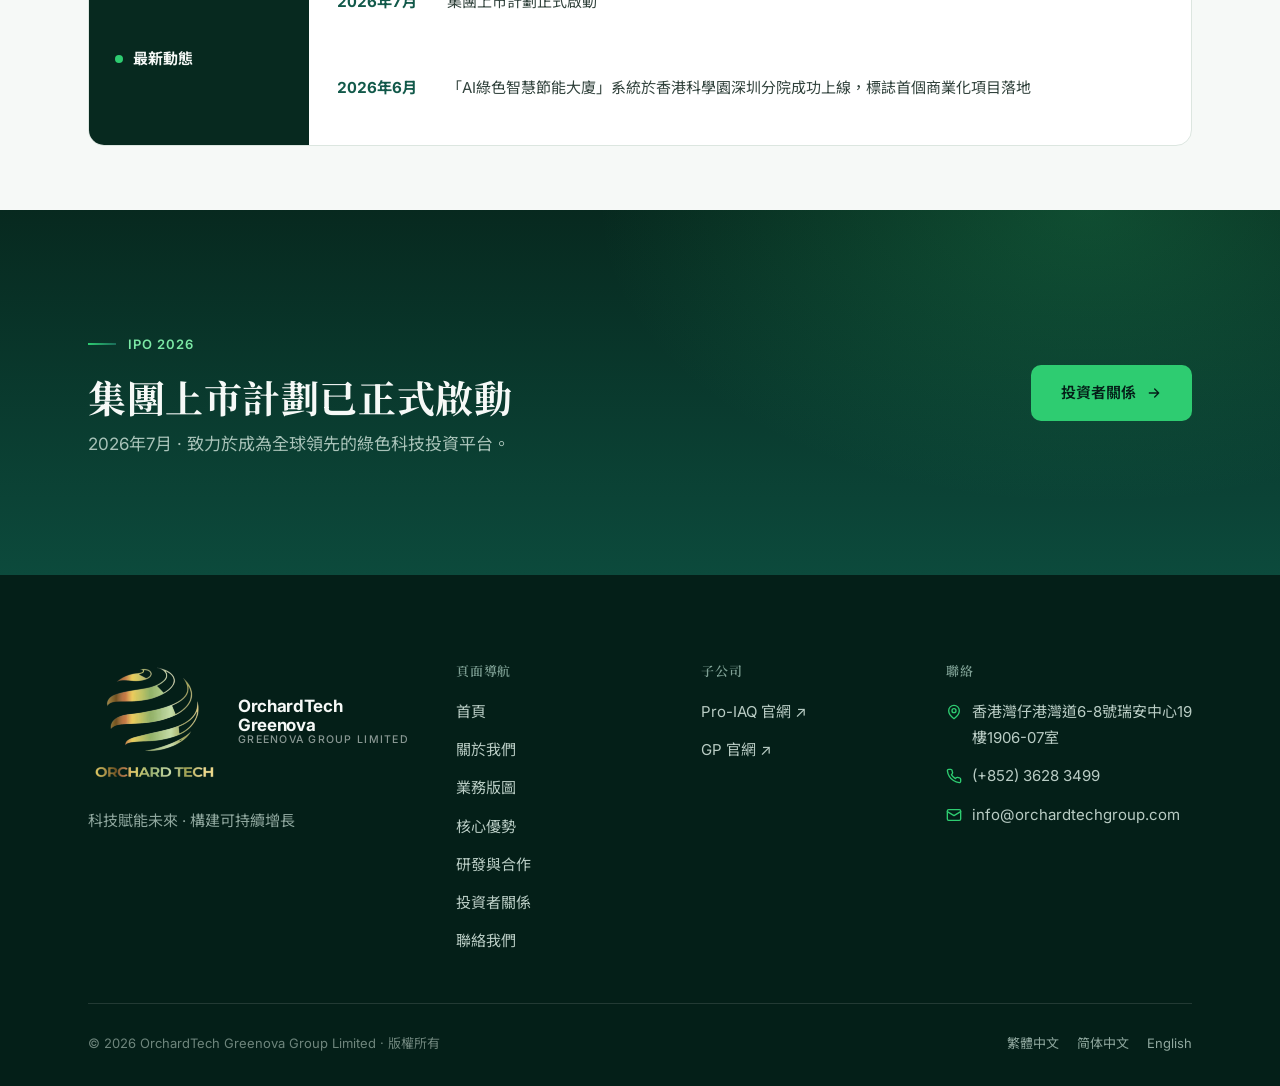
==== commit e65ea2f8: "Set logo to 25% size and adjust header spacing - Logo now 134x117 (25% of native 535x467) - Increase" ====
--- a/index.html
+++ b/index.html
@@ -33,10 +33,10 @@
   <link rel="preconnect" href="https://fonts.gstatic.com" crossorigin>
   <link href="https://fonts.googleapis.com/css2?family=Space+Grotesk:wght@500;700&family=Inter:wght@400;500;600;700;800&family=Noto+Sans+HK:wght@400;500;700;900&family=Noto+Sans+SC:wght@400;500;700;900&family=Noto+Serif+HK:wght@700;900&family=Noto+Serif+SC:wght@700;900&family=Source+Serif+4:ital,opsz,wght@1,8..60,400;1,8..60,500&display=swap" rel="stylesheet">
 
-  <link rel="stylesheet" href="assets/css/base.css?04fc7d1">
-  <link rel="stylesheet" href="assets/css/layout.css?04fc7d3">
+  <link rel="stylesheet" href="assets/css/base.css?04fc7d4">
+  <link rel="stylesheet" href="assets/css/layout.css?04fc7d4">
   <link rel="stylesheet" href="assets/css/components.css?04fc7d1">
-  <link rel="stylesheet" href="assets/css/pages.css?469f175">
+  <link rel="stylesheet" href="assets/css/pages.css?04fc7d4">
 
   <!-- JSON-LD: Organization -->
   <script type="application/ld+json">
@@ -84,7 +84,7 @@
   <header class="site-header">
     <div class="container site-header__inner">
       <a class="brand" href="index.html" aria-label="OrchardTech Greenova Group Limited">
-        <img src="assets/img/logo.png?v=1" alt="" width="268" height="234">
+        <img src="assets/img/logo.png?v=1" alt="" width="134" height="117">
         <span class="brand__name">OrchardTech Greenova<small data-i18n="brand.sub">Greenova Group Limited</small></span>
       </a>
       <nav class="site-nav" aria-label="Primary">
@@ -369,7 +369,7 @@
       <div class="footer-grid">
         <div class="footer-brand">
           <a class="brand" href="index.html" aria-label="OrchardTech Greenova Group Limited">
-            <img src="assets/img/logo.png?v=1" alt="" width="268" height="234">
+            <img src="assets/img/logo.png?v=1" alt="" width="134" height="117">
             <span class="brand__name">OrchardTech Greenova<small data-i18n="brand.sub">Greenova Group Limited</small></span>
           </a>
           <p data-i18n="footer.tagline">科技賦能生態未來 · 構建可持續價值增長引擎</p>
--- a/assets/css/base.css
+++ b/assets/css/base.css
@@ -82,7 +82,7 @@
 * { margin: 0; }
 html {
   scroll-behavior: smooth;
-  scroll-padding-top: 96px;
+  scroll-padding-top: 164px;
   -webkit-text-size-adjust: 100%;
 }
 body {
--- a/assets/css/layout.css
+++ b/assets/css/layout.css
@@ -8,7 +8,7 @@
   position: fixed;
   inset: 0 0 auto 0;
   z-index: 200;
-  height: 72px;
+  height: 140px;
   background: rgba(246, 249, 247, .82);
   -webkit-backdrop-filter: blur(16px);
   backdrop-filter: blur(16px);
@@ -18,7 +18,7 @@
   border-bottom: 1px solid var(--line);
 }
 .site-header__inner {
-  height: 72px;
+  height: 140px;
   display: flex;
   align-items: center;
   gap: 24px;
@@ -27,10 +27,10 @@
 .brand {
   display: inline-flex;
   align-items: center;
-  gap: 12px;
+  gap: 16px;
   flex: none;
 }
-.brand img { width: 268px; height: 234px; }
+.brand img { width: 134px; height: 117px; }
 .brand__name {
   font-family: var(--font-display);
   font-weight: 700;
--- a/assets/css/pages.css
+++ b/assets/css/pages.css
@@ -62,7 +62,7 @@
   width: 100%;
   max-width: 1400px;
   margin-inline: auto;
-  padding: 132px var(--gutter) 0;
+  padding: 200px var(--gutter) 0;
 }
 .hero__left {
   display: flex;
@@ -168,7 +168,7 @@
 /* ---------- Page hero (inner pages) ---------- */
 .page-hero {
   position: relative;
-  padding: 168px 0 clamp(56px, 7vw, 88px);
+  padding: 236px 0 clamp(56px, 7vw, 88px);
   background:
     linear-gradient(180deg, rgba(255, 255, 255, .25), rgba(255, 255, 255, 0) 30%),
     linear-gradient(160deg, rgba(247, 250, 248, .82) 0%, rgba(233, 241, 236, .75) 55%, rgba(220, 234, 226, .7) 100%),
@@ -439,7 +439,7 @@
     display: flex;
     flex-direction: column;
     min-height: 100svh;
-    padding-top: 80px;
+    padding-top: 150px;
     padding-bottom: 24px;
   }
   .hero__left {
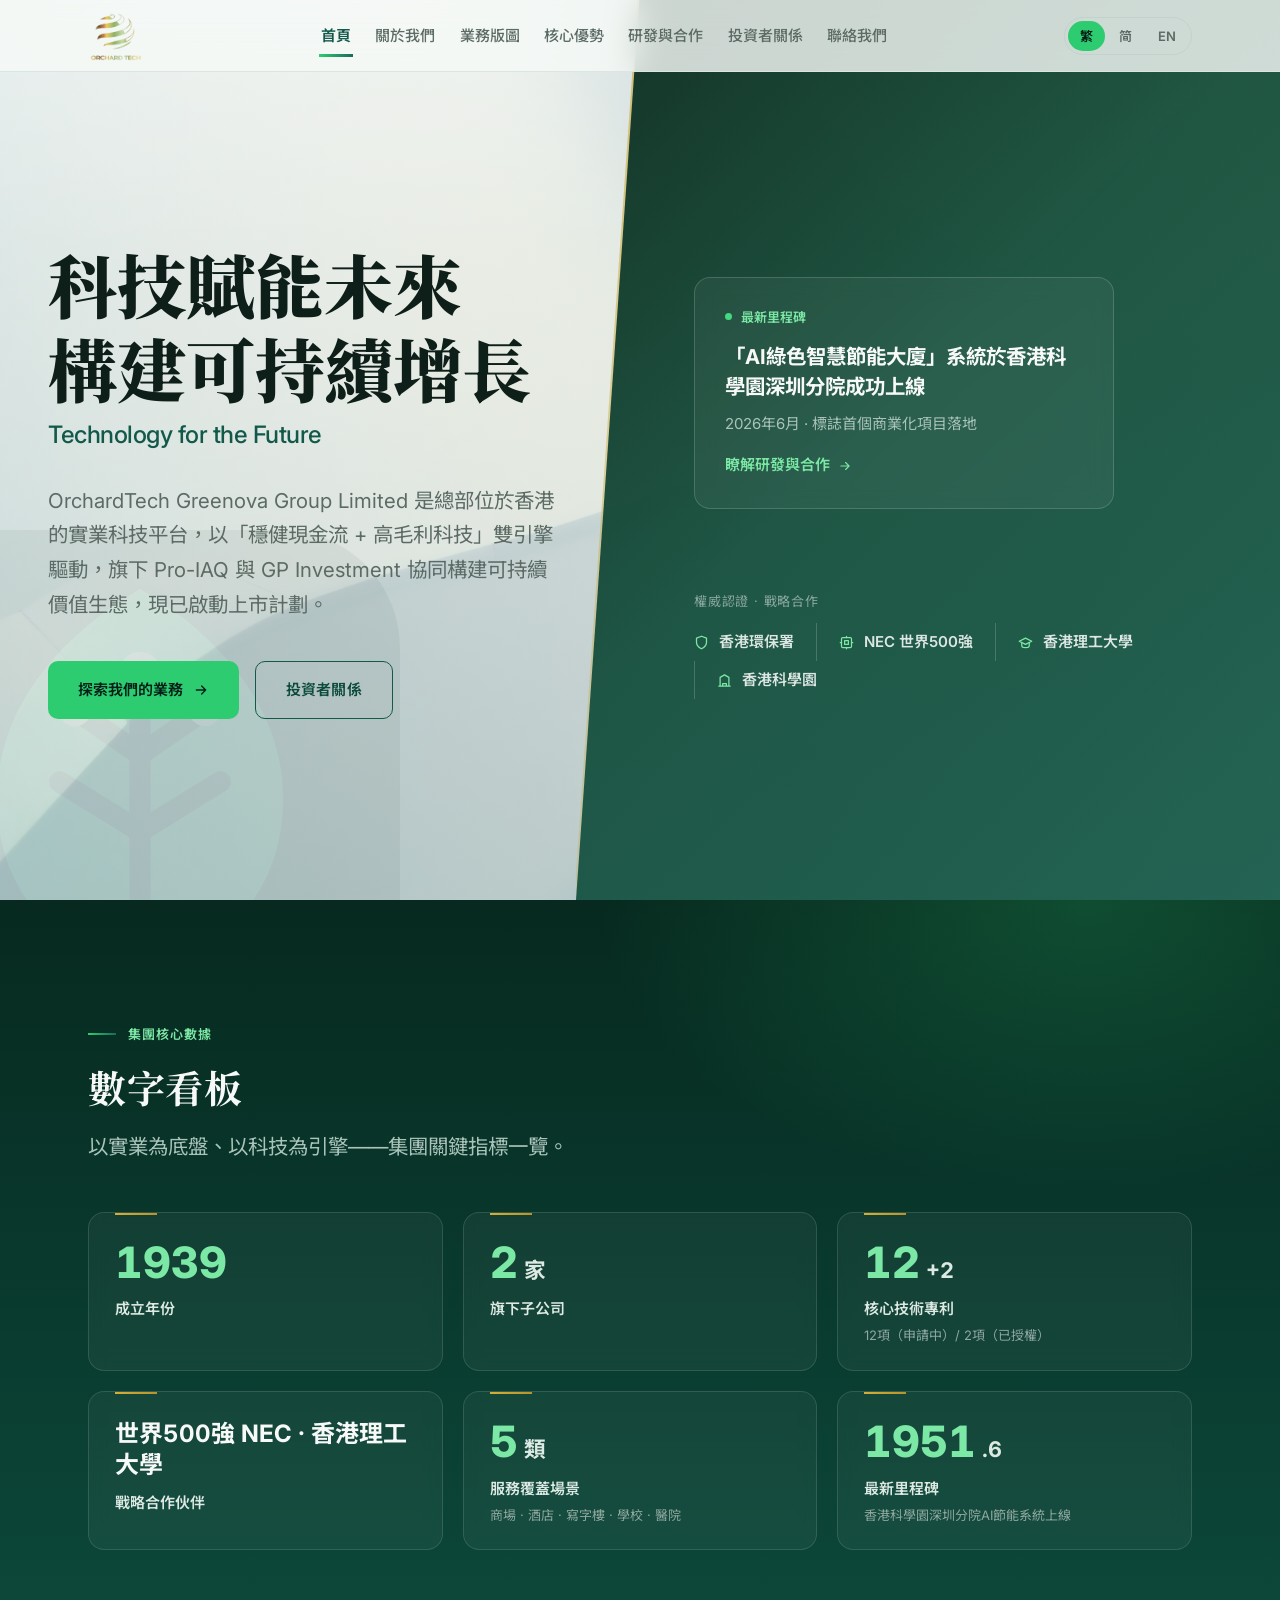
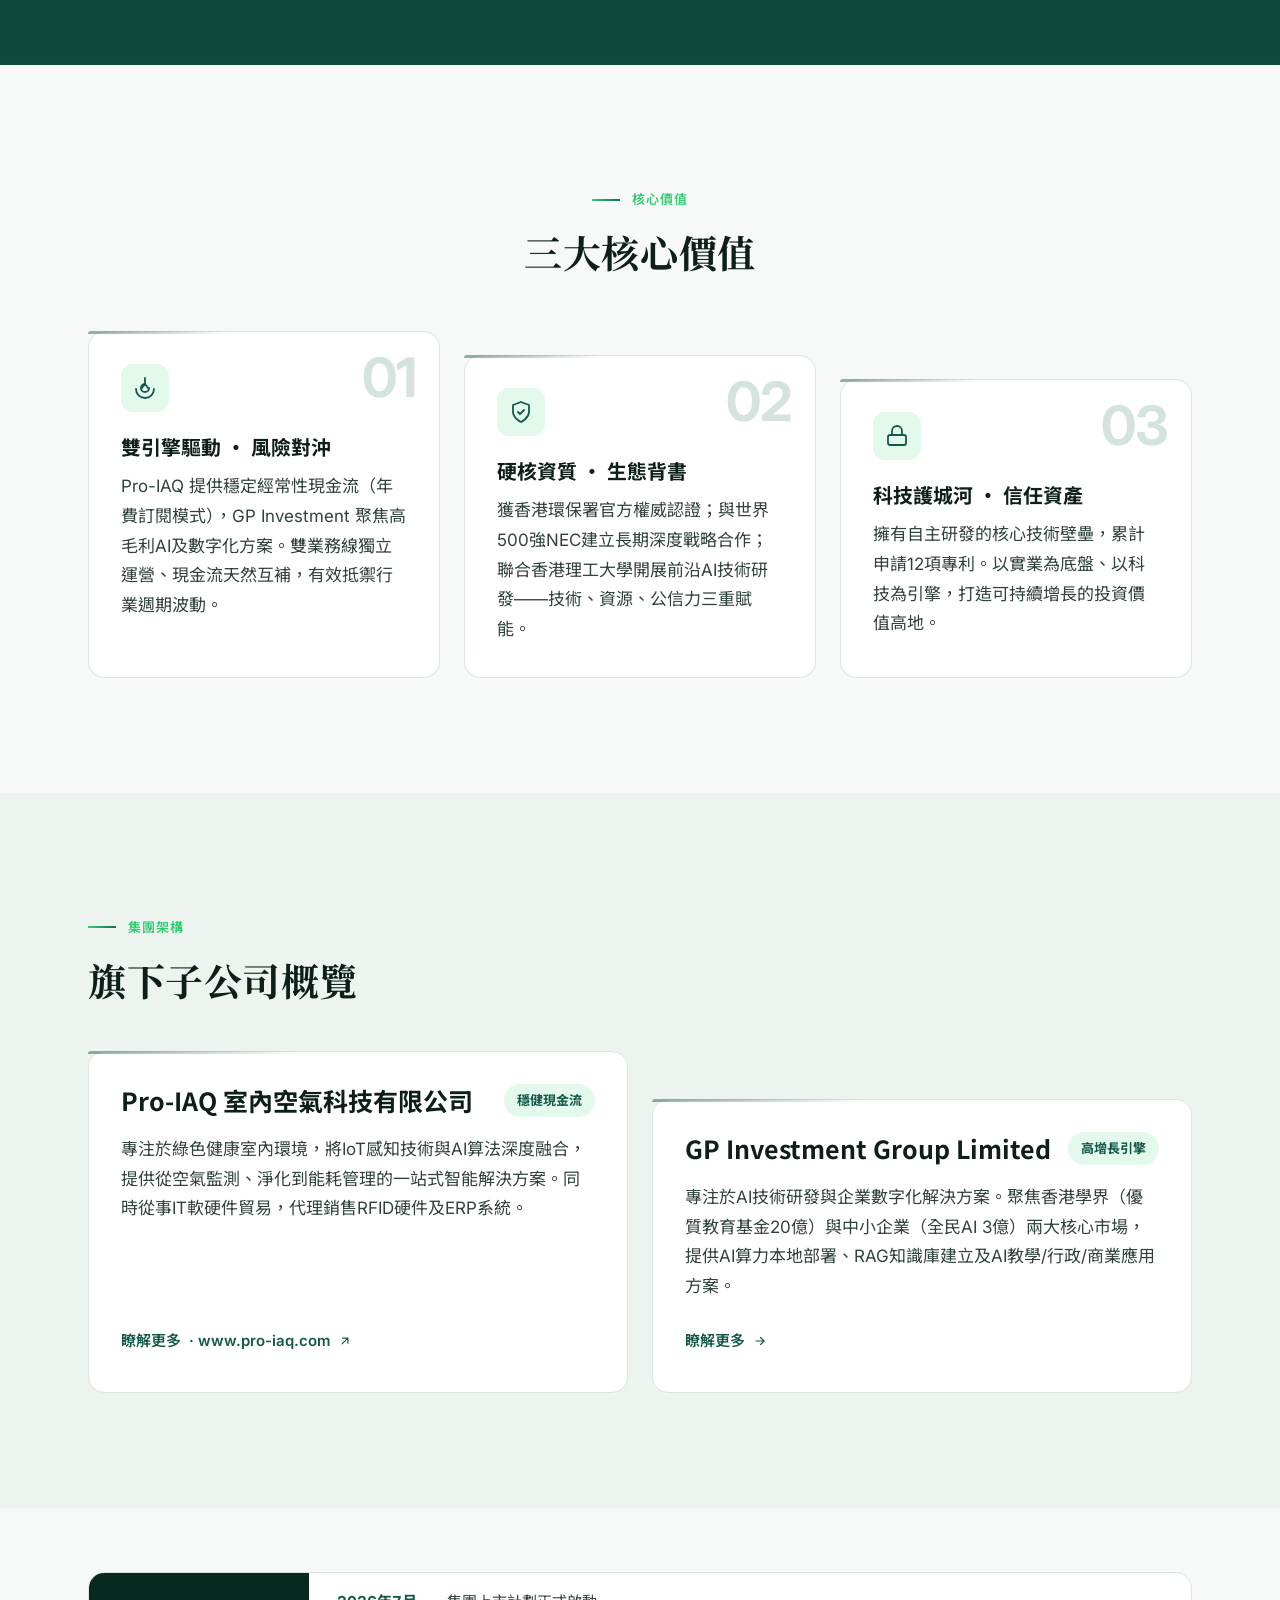
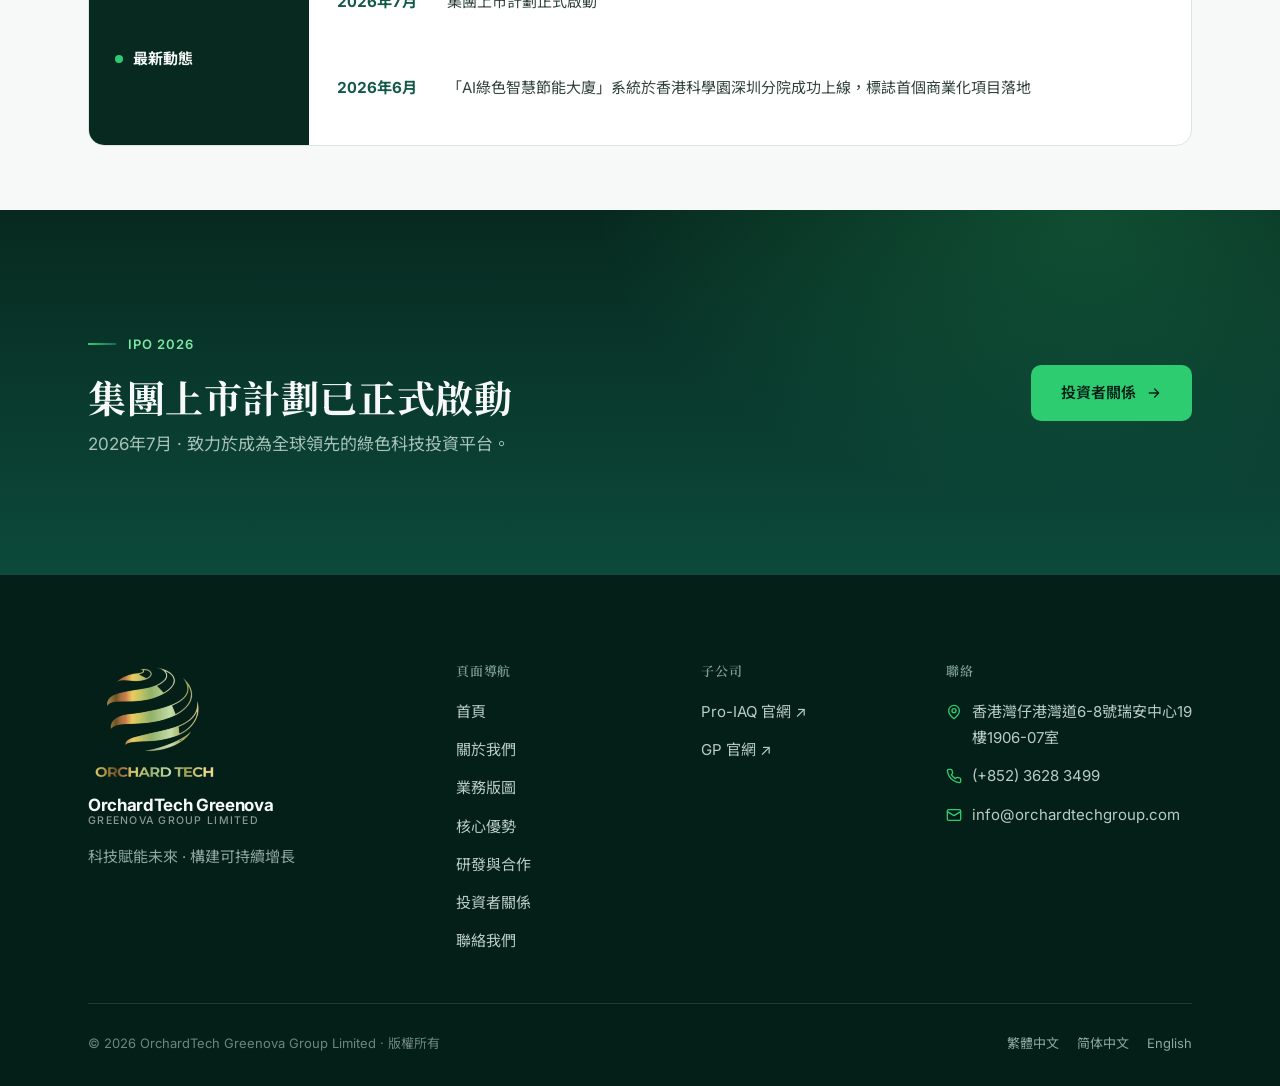
==== commit 153406da: "Header: icon-only logo, smaller; Footer: stacked logo with name below - Header nav bar now shows log" ====
--- a/index.html
+++ b/index.html
@@ -33,10 +33,10 @@
   <link rel="preconnect" href="https://fonts.gstatic.com" crossorigin>
   <link href="https://fonts.googleapis.com/css2?family=Space+Grotesk:wght@500;700&family=Inter:wght@400;500;600;700;800&family=Noto+Sans+HK:wght@400;500;700;900&family=Noto+Sans+SC:wght@400;500;700;900&family=Noto+Serif+HK:wght@700;900&family=Noto+Serif+SC:wght@700;900&family=Source+Serif+4:ital,opsz,wght@1,8..60,400;1,8..60,500&display=swap" rel="stylesheet">
 
-  <link rel="stylesheet" href="assets/css/base.css?04fc7d4">
-  <link rel="stylesheet" href="assets/css/layout.css?04fc7d4">
+  <link rel="stylesheet" href="assets/css/base.css?04fc7d5">
+  <link rel="stylesheet" href="assets/css/layout.css?04fc7d5">
   <link rel="stylesheet" href="assets/css/components.css?04fc7d1">
-  <link rel="stylesheet" href="assets/css/pages.css?04fc7d4">
+  <link rel="stylesheet" href="assets/css/pages.css?04fc7d5">
 
   <!-- JSON-LD: Organization -->
   <script type="application/ld+json">
--- a/assets/css/base.css
+++ b/assets/css/base.css
@@ -82,7 +82,7 @@
 * { margin: 0; }
 html {
   scroll-behavior: smooth;
-  scroll-padding-top: 164px;
+  scroll-padding-top: 96px;
   -webkit-text-size-adjust: 100%;
 }
 body {
--- a/assets/css/layout.css
+++ b/assets/css/layout.css
@@ -8,7 +8,7 @@
   position: fixed;
   inset: 0 0 auto 0;
   z-index: 200;
-  height: 140px;
+  height: 72px;
   background: rgba(246, 249, 247, .82);
   -webkit-backdrop-filter: blur(16px);
   backdrop-filter: blur(16px);
@@ -18,7 +18,7 @@
   border-bottom: 1px solid var(--line);
 }
 .site-header__inner {
-  height: 140px;
+  height: 72px;
   display: flex;
   align-items: center;
   gap: 24px;
@@ -31,6 +31,11 @@
   flex: none;
 }
 .brand img { width: 134px; height: 117px; }
+/* Header: icon-only brand, smaller mark */
+.site-header .brand img { width: 56px; height: 49px; }
+.site-header .brand__name { display: none; }
+/* Footer: stacked brand — logo above, name below */
+.footer-brand .brand { flex-direction: column; align-items: flex-start; }
 .brand__name {
   font-family: var(--font-display);
   font-weight: 700;
--- a/assets/css/pages.css
+++ b/assets/css/pages.css
@@ -62,7 +62,7 @@
   width: 100%;
   max-width: 1400px;
   margin-inline: auto;
-  padding: 200px var(--gutter) 0;
+  padding: 132px var(--gutter) 0;
 }
 .hero__left {
   display: flex;
@@ -168,7 +168,7 @@
 /* ---------- Page hero (inner pages) ---------- */
 .page-hero {
   position: relative;
-  padding: 236px 0 clamp(56px, 7vw, 88px);
+  padding: 168px 0 clamp(56px, 7vw, 88px);
   background:
     linear-gradient(180deg, rgba(255, 255, 255, .25), rgba(255, 255, 255, 0) 30%),
     linear-gradient(160deg, rgba(247, 250, 248, .82) 0%, rgba(233, 241, 236, .75) 55%, rgba(220, 234, 226, .7) 100%),
@@ -439,7 +439,7 @@
     display: flex;
     flex-direction: column;
     min-height: 100svh;
-    padding-top: 150px;
+    padding-top: 80px;
     padding-bottom: 24px;
   }
   .hero__left {
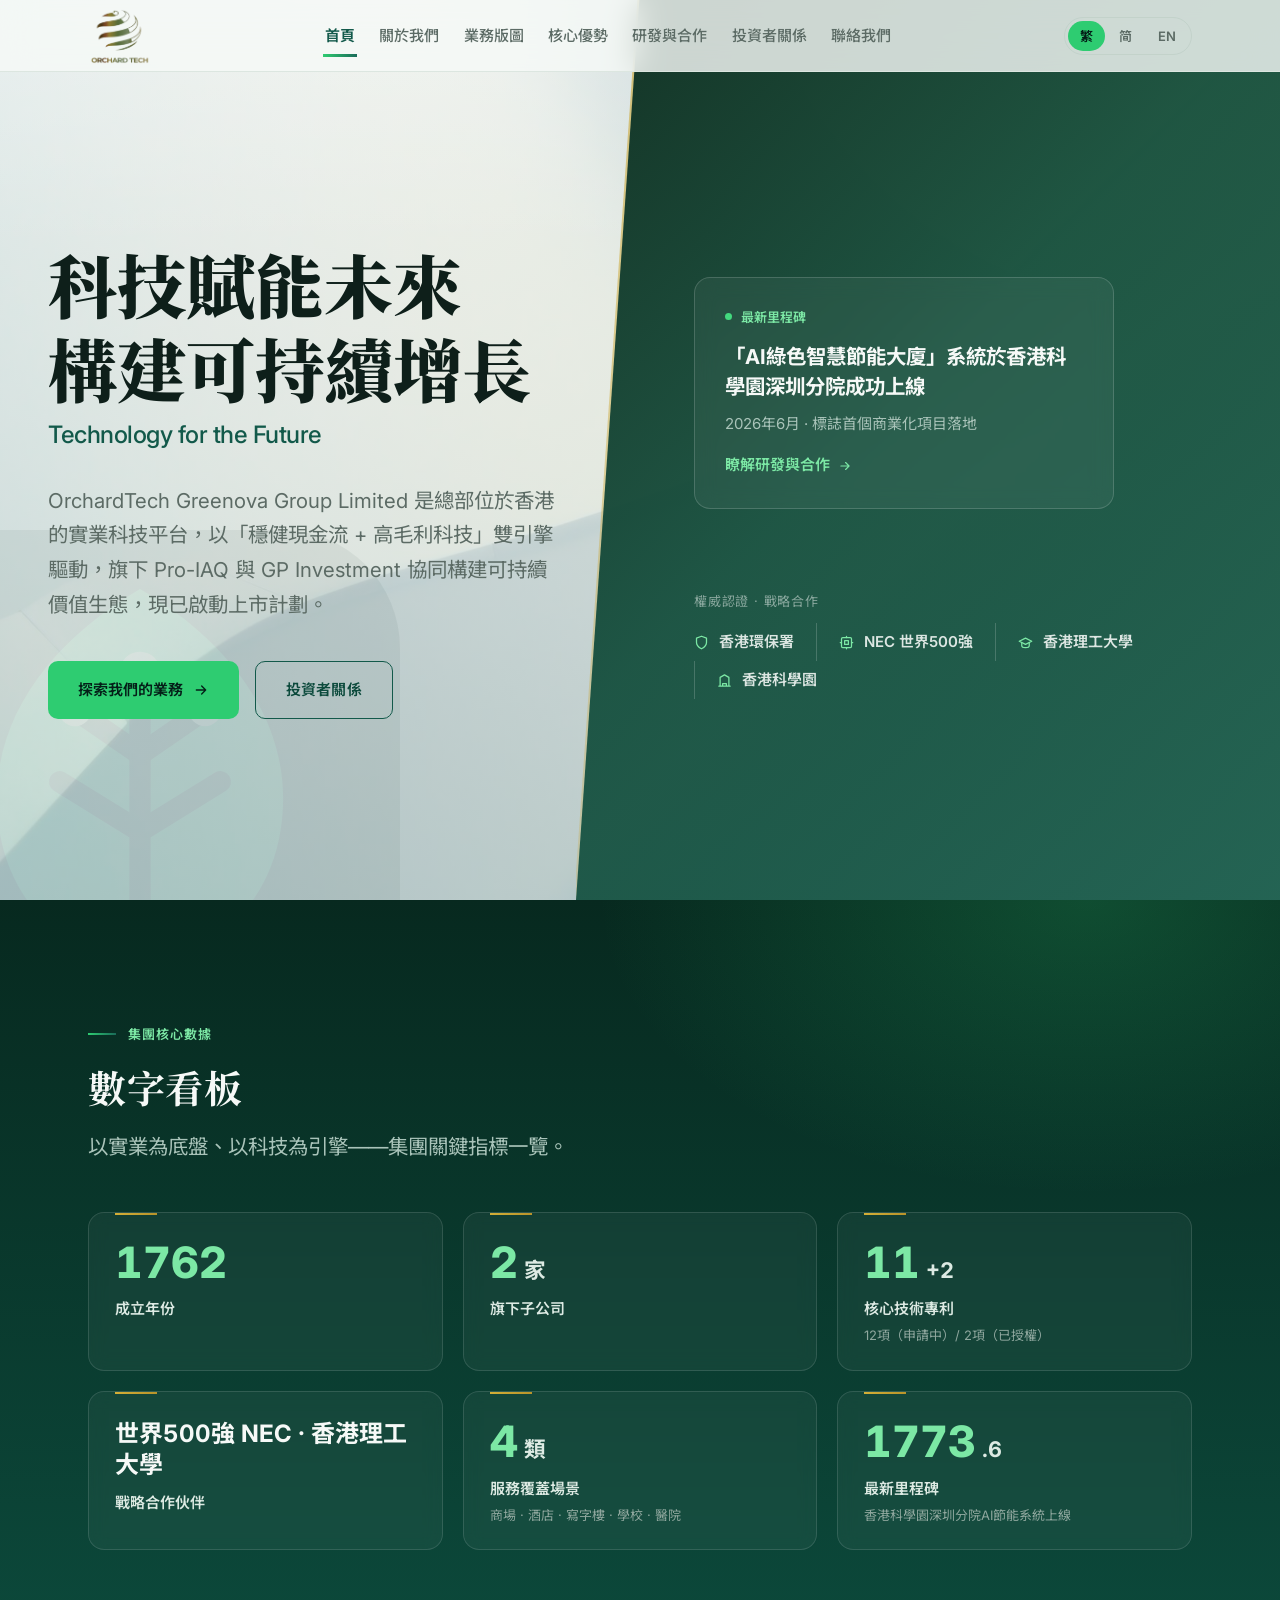
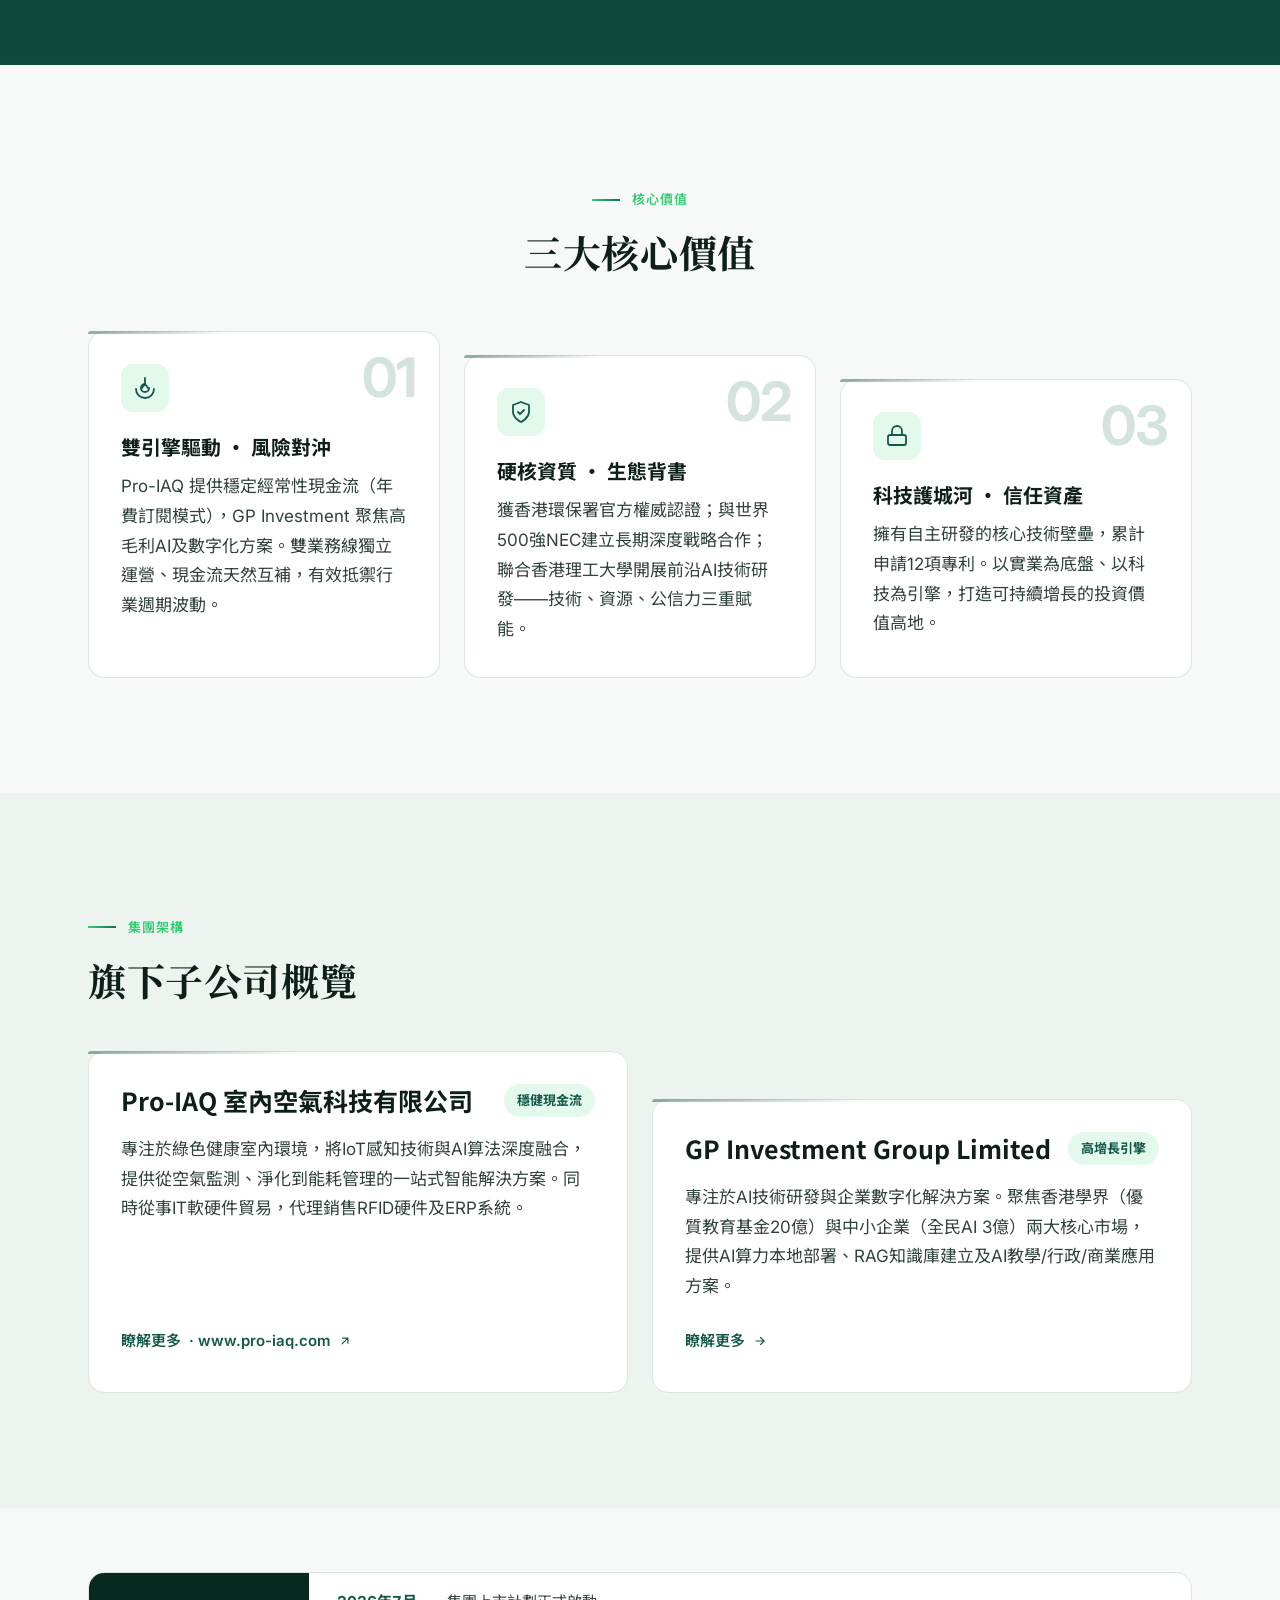
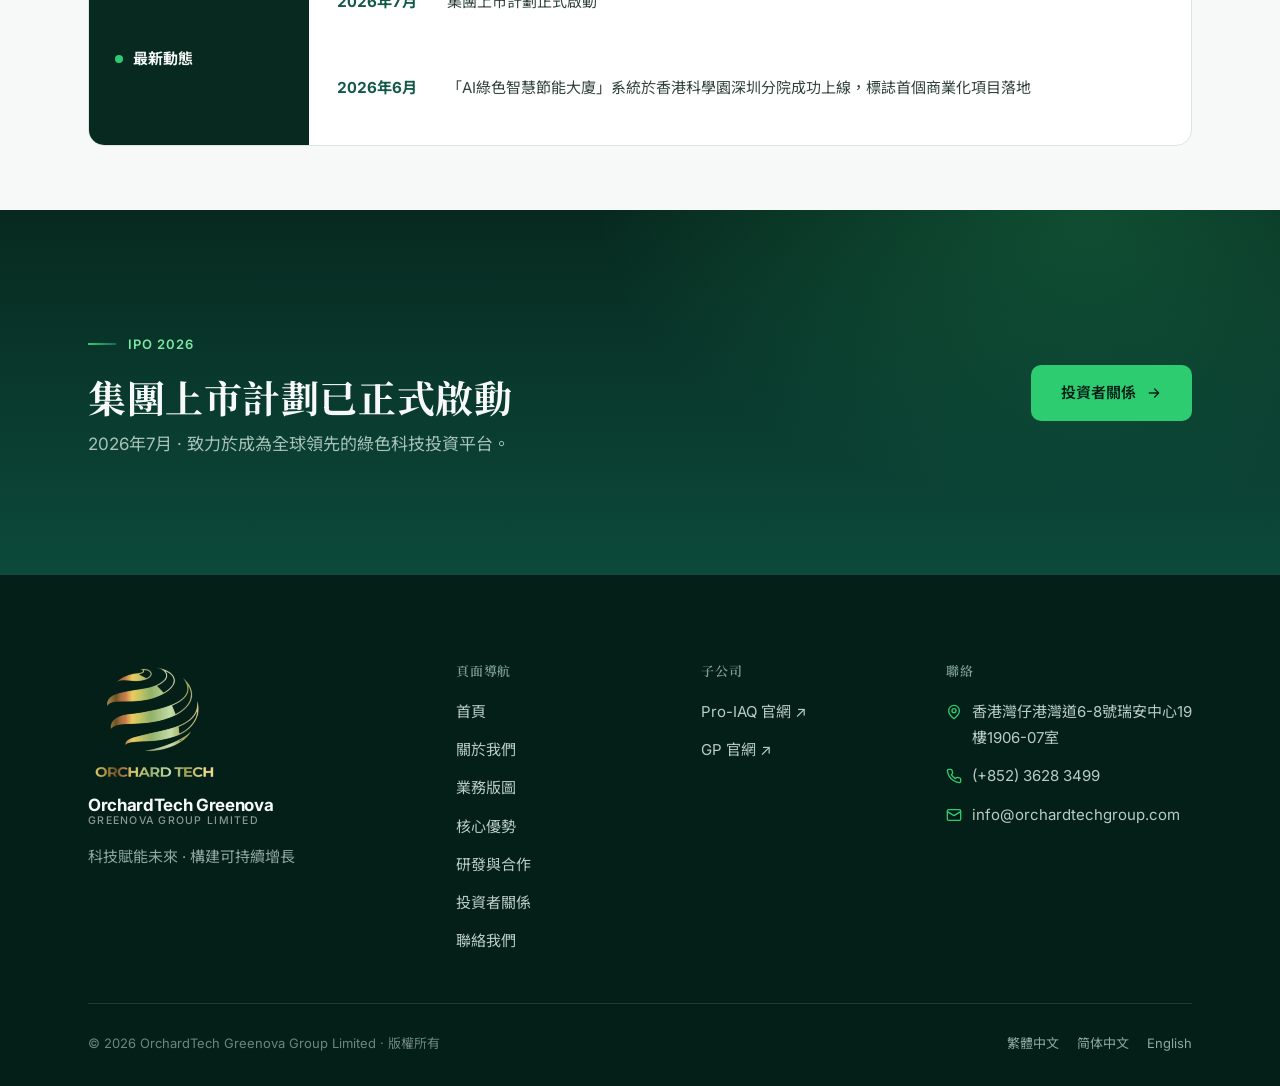
==== commit e239fd14: "Enlarge and darken header logo for visibility Header logo now 64x56 with brightness/saturation filte" ====
--- a/index.html
+++ b/index.html
@@ -34,7 +34,7 @@
   <link href="https://fonts.googleapis.com/css2?family=Space+Grotesk:wght@500;700&family=Inter:wght@400;500;600;700;800&family=Noto+Sans+HK:wght@400;500;700;900&family=Noto+Sans+SC:wght@400;500;700;900&family=Noto+Serif+HK:wght@700;900&family=Noto+Serif+SC:wght@700;900&family=Source+Serif+4:ital,opsz,wght@1,8..60,400;1,8..60,500&display=swap" rel="stylesheet">
 
   <link rel="stylesheet" href="assets/css/base.css?04fc7d5">
-  <link rel="stylesheet" href="assets/css/layout.css?04fc7d5">
+  <link rel="stylesheet" href="assets/css/layout.css?04fc7d6">
   <link rel="stylesheet" href="assets/css/components.css?04fc7d1">
   <link rel="stylesheet" href="assets/css/pages.css?04fc7d5">
 
--- a/assets/css/layout.css
+++ b/assets/css/layout.css
@@ -32,7 +32,7 @@
 }
 .brand img { width: 134px; height: 117px; }
 /* Header: icon-only brand, smaller mark */
-.site-header .brand img { width: 56px; height: 49px; }
+.site-header .brand img { width: 64px; height: 56px; filter: brightness(.6) saturate(1.15); }
 .site-header .brand__name { display: none; }
 /* Footer: stacked brand — logo above, name below */
 .footer-brand .brand { flex-direction: column; align-items: flex-start; }
